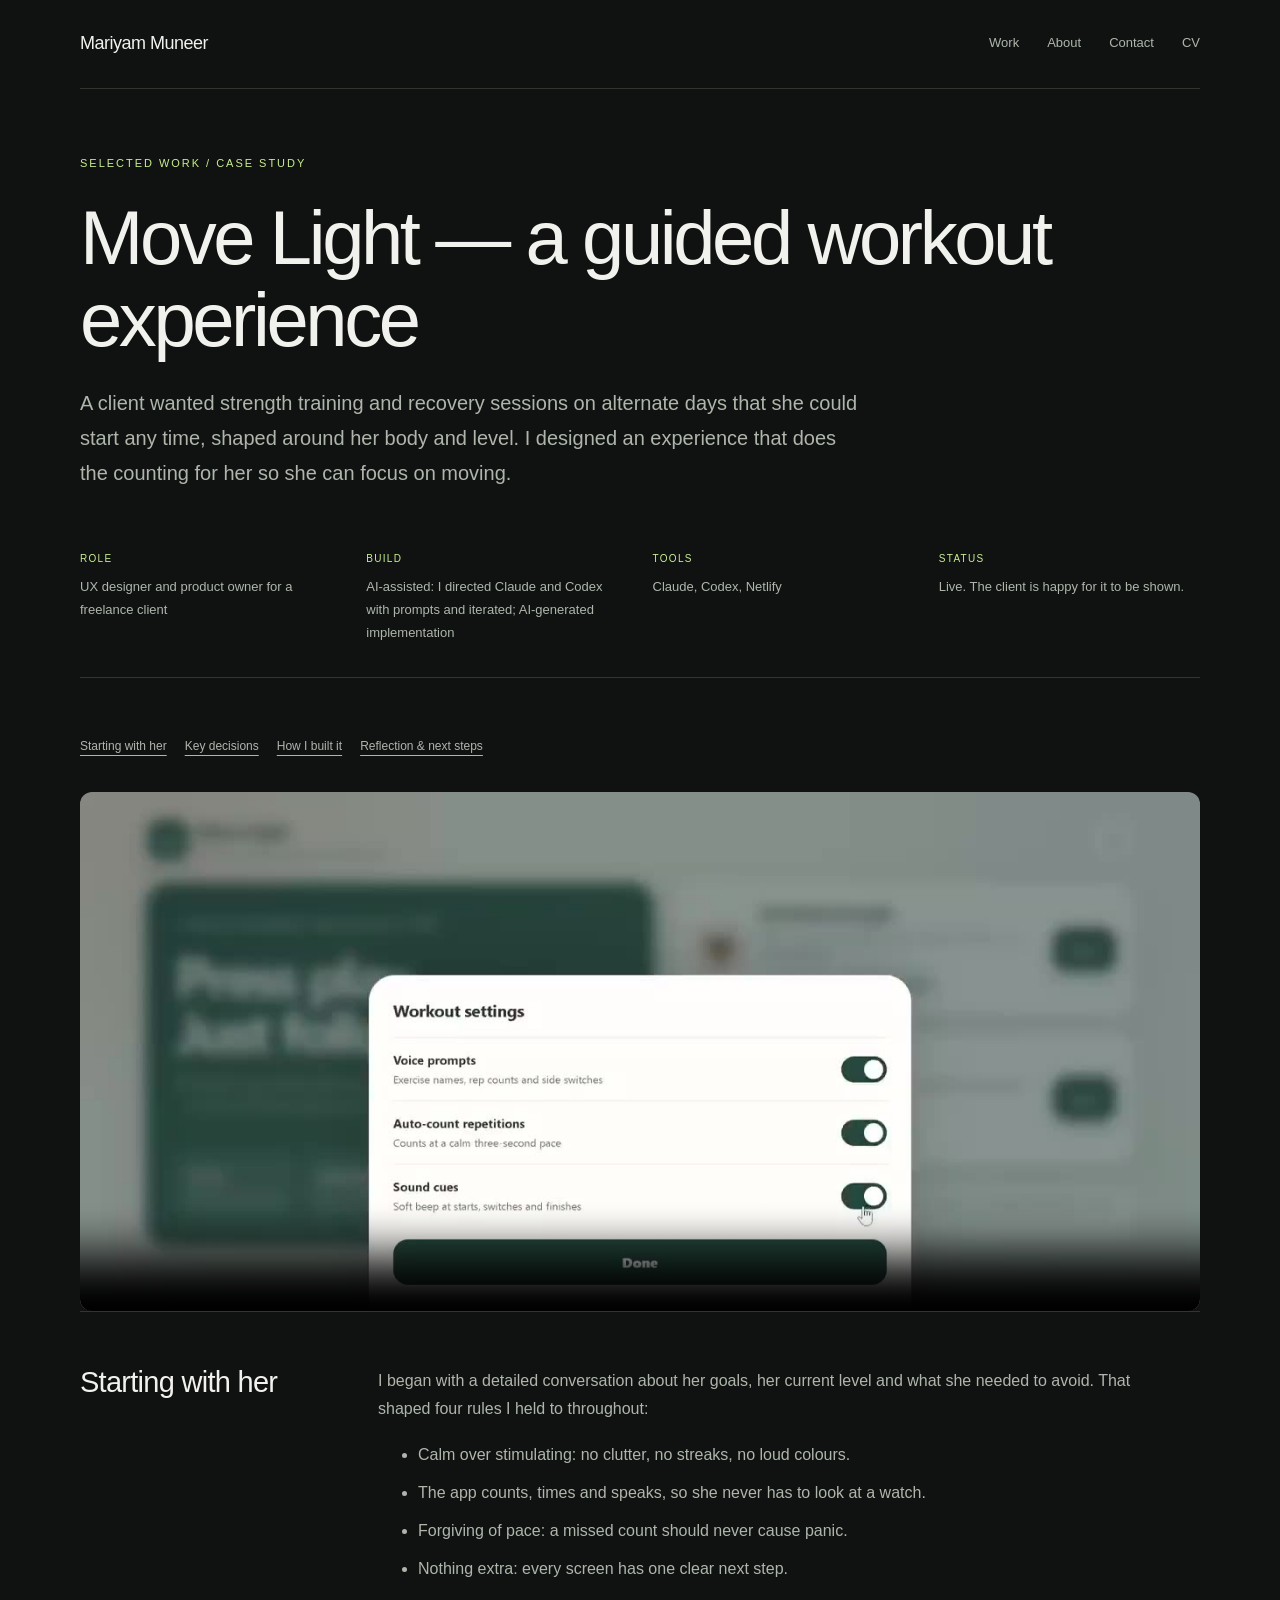
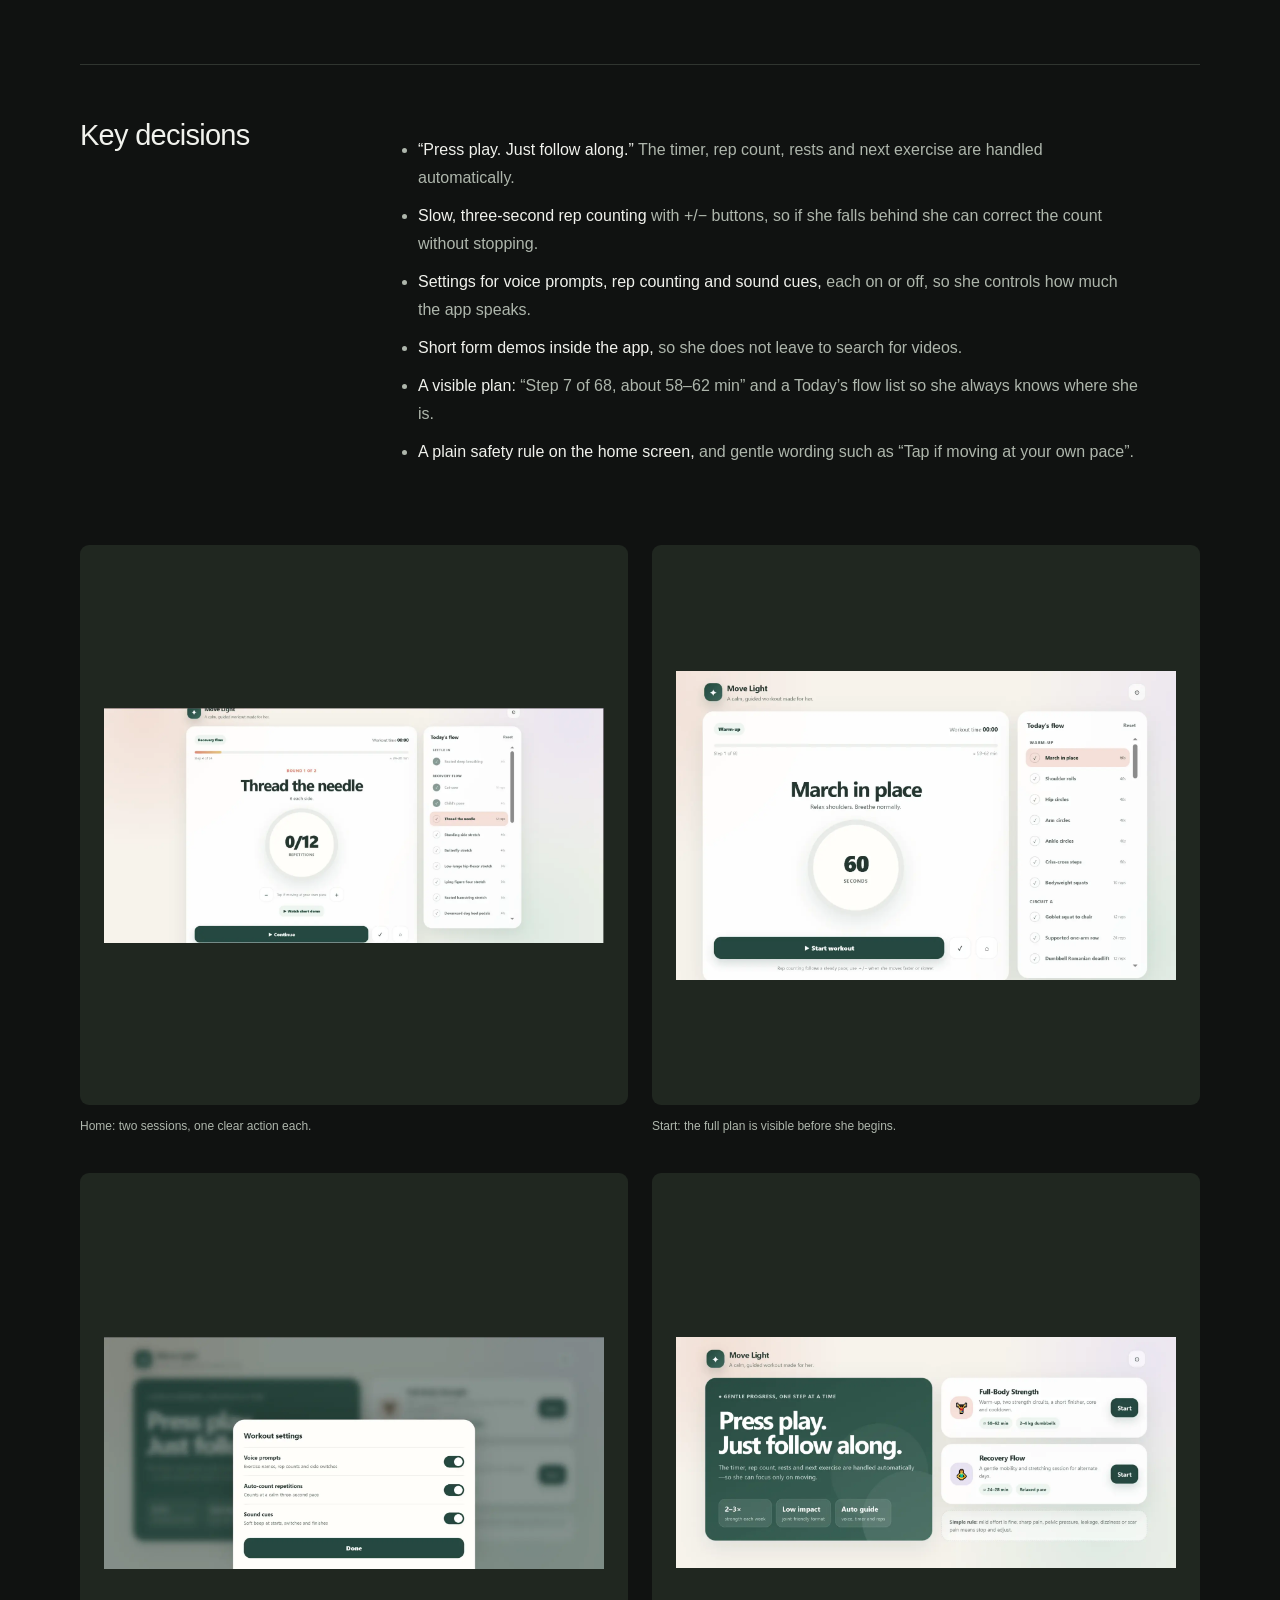
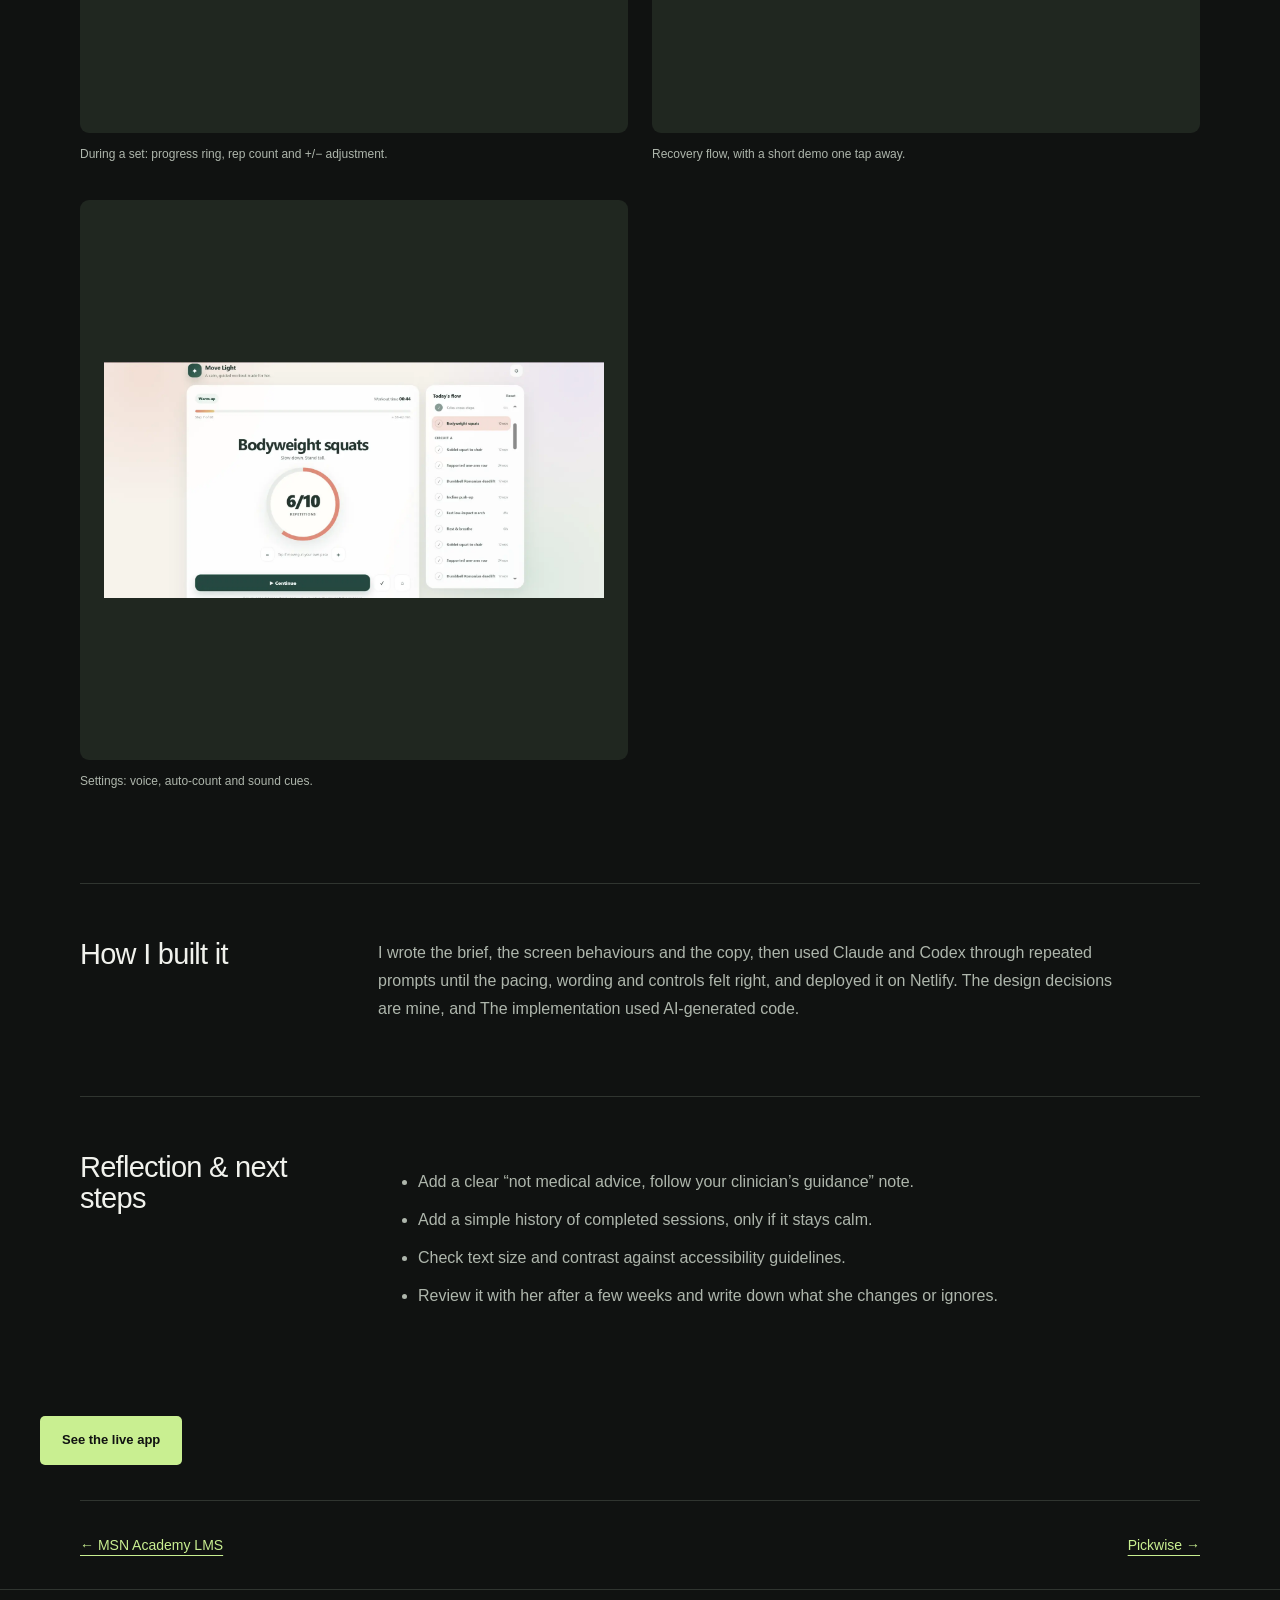
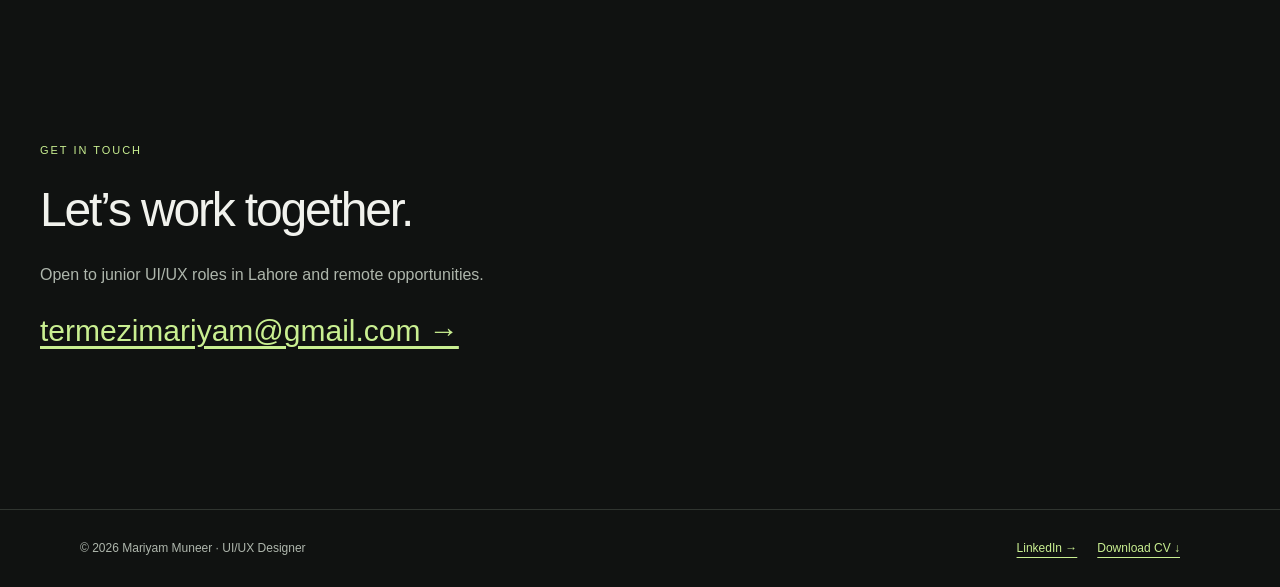
==== move-light.html @ 219070db "Add finished portfolio website and downloadable deployment archive" ====
<!doctype html><html lang="en"><head><meta charset="utf-8"><meta name="viewport" content="width=device-width,initial-scale=1">
<title>Move Light | Mariyam Muneer</title><meta name="description" content="A client wanted strength training and recovery sessions on alternate days that she could start any time, shaped around her body and level. I designed "><link rel="stylesheet" href="style.css"></head><body class="case"><a class="skip" href="#main">Skip to content</a>
<div class="wrap"><header class="top"><a href="index.html">Mariyam Muneer</a><nav aria-label="Main"><a href="index.html#work">Work</a><a href="index.html#about">About</a><a href="index.html#contact">Contact</a><a href="assets/Mariyam_Muneer_UIUX_CV.pdf">CV</a></nav></header></div>
<main id="main"><div class="wrap"><p class="eyebrow">Selected work / Case study</p><h1>Move Light — a guided workout experience</h1><p class="lede">A client wanted strength training and recovery sessions on alternate days that she could start any time, shaped around her body and level. I designed an experience that does the counting for her so she can focus on moving.</p><dl class="facts"><div><dt>Role</dt><dd>UX designer and product owner for a freelance client</dd></div><div><dt>Build</dt><dd>AI-assisted: I directed Claude and Codex with prompts and iterated; AI-generated implementation</dd></div><div><dt>Tools</dt><dd>Claude, Codex, Netlify</dd></div><div><dt>Status</dt><dd>Live. The client is happy for it to be shown.</dd></div></dl><nav class="case-nav" aria-label="Case study sections"><a href="#section-1">Starting with her</a><a href="#section-2">Key decisions</a><a href="#section-3">How I built it</a><a href="#section-4">Reflection & next steps</a></nav><div class="hero-media" style="background:#000"><video controls preload="metadata" playsinline poster="assets/vid/movelight.jpg" src="assets/vid/movelight.mp4"></video></div><div class="cs" id="section-1"><h2>Starting with her</h2><div class="body"><p>I began with a detailed conversation about her goals, her current level and what she needed to avoid. That shaped four rules I held to throughout:</p><ul><li>Calm over stimulating: no clutter, no streaks, no loud colours.</li><li>The app counts, times and speaks, so she never has to look at a watch.</li><li>Forgiving of pace: a missed count should never cause panic.</li><li>Nothing extra: every screen has one clear next step.</li></ul></div></div><div class="cs" id="section-2"><h2>Key decisions</h2><div class="body"><ul><li><b>&ldquo;Press play. Just follow along.&rdquo;</b> The timer, rep count, rests and next exercise are handled automatically.</li><li><b>Slow, three-second rep counting</b> with +/&minus; buttons, so if she falls behind she can correct the count without stopping.</li><li><b>Settings for voice prompts, rep counting and sound cues,</b> each on or off, so she controls how much the app speaks.</li><li><b>Short form demos inside the app,</b> so she does not leave to search for videos.</li><li><b>A visible plan:</b> &ldquo;Step 7 of 68, about 58&ndash;62 min&rdquo; and a Today&rsquo;s flow list so she always knows where she is.</li><li><b>A plain safety rule on the home screen,</b> and gentle wording such as &ldquo;Tap if moving at your own pace&rdquo;.</li></ul></div><div class="figs g2"><figure><img src="assets/move/s5.webp" alt="Home screen with two sessions and a safety rule" loading="lazy"><figcaption>Home: two sessions, one clear action each.</figcaption></figure><figure><img src="assets/move/s3.webp" alt="Start screen with Today&#x27;s flow list" loading="lazy"><figcaption>Start: the full plan is visible before she begins.</figcaption></figure><figure><img src="assets/move/s2.webp" alt="Mid-workout screen with progress ring and rep adjustment" loading="lazy"><figcaption>During a set: progress ring, rep count and +/&minus; adjustment.</figcaption></figure><figure><img src="assets/move/s1.webp" alt="Recovery flow step with demo link" loading="lazy"><figcaption>Recovery flow, with a short demo one tap away.</figcaption></figure><figure><img src="assets/move/s4.webp" alt="Workout settings with three toggles" loading="lazy"><figcaption>Settings: voice, auto-count and sound cues.</figcaption></figure></div></div><div class="cs" id="section-3"><h2>How I built it</h2><div class="body"><p>I wrote the brief, the screen behaviours and the copy, then used Claude and Codex through repeated prompts until the pacing, wording and controls felt right, and deployed it on Netlify. The design decisions are mine, and The implementation used AI-generated code.</p></div></div><div class="cs" id="section-4"><h2>Reflection & next steps</h2><div class="body"><ul><li>Add a clear &ldquo;not medical advice, follow your clinician&rsquo;s guidance&rdquo; note.</li><li>Add a simple history of completed sessions, only if it stays calm.</li><li>Check text size and contrast against accessibility guidelines.</li><li>Review it with her after a few weeks and write down what she changes or ignores.</li></ul></div></div></div><div class="wrap cta"><a class="btn" href="https://shameensworkout.netlify.app/" rel="noopener">See the live app</a></div><div class="wrap"><div class="pager"><a href="msn-academy.html">&larr; MSN Academy LMS</a><a href="pickwise.html">Pickwise &rarr;</a></div></div></main>
<section id="contact"><div class="wrap contact-block"><p class="eyebrow">Get in touch</p><h2>Let’s work together.</h2><p>Open to junior UI/UX roles in Lahore and remote opportunities.</p><a href="mailto:termezimariyam@gmail.com">termezimariyam@gmail.com &#8594;</a></div></section><footer><div class="wrap footer-line"><span>© 2026 Mariyam Muneer · UI/UX Designer</span><div><a href="https://www.linkedin.com/in/mariyam-muneer-9874321bb" rel="noopener">LinkedIn &#8594;</a><a href="assets/Mariyam_Muneer_UIUX_CV.pdf" download>Download CV &#8595;</a></div></div></footer></body></html>
---- style.css ----
:root{--paper:#101211;--ink:#f1f2ed;--blue:#c9ef91;--line:#303530;--soft:#1c211d;--mute:#aeb6ac}
*{box-sizing:border-box}html{scroll-behavior:smooth;scroll-padding-top:90px}body{margin:0;background:var(--paper);color:var(--ink);font:16px/1.75 Arial,Helvetica,sans-serif;-webkit-font-smoothing:antialiased}a{color:var(--blue);text-underline-offset:5px}a:hover{color:#fff}a:focus-visible,button:focus-visible{outline:2px solid var(--blue);outline-offset:6px}h1,h2,h3{font-weight:500;line-height:1.08;letter-spacing:-.045em;margin:0}p{color:var(--mute)}.wrap{max-width:1200px;margin:auto;padding:0 40px}header.top{display:flex;align-items:center;justify-content:space-between;gap:28px;padding:28px 0;border-bottom:1px solid var(--line)}header.top>a{text-decoration:none;color:var(--ink);font-size:18px;letter-spacing:-.5px}header.top nav{display:flex;gap:28px;font-size:13px}header.top nav a{color:var(--mute);text-decoration:none}.eyebrow{font-size:11px;text-transform:uppercase;letter-spacing:.18em;color:var(--blue);margin:0 0 24px}.hero{padding:100px 0 85px;position:relative}.hero h1{font-size:clamp(48px,7.6vw,100px);max-width:950px}.hero h1 span{color:var(--blue)}.hero .lede{max-width:530px;font-size:19px;margin:30px 0}.hero-bottom{display:flex;justify-content:space-between;align-items:end;gap:24px}.location{font-size:12px;color:var(--mute);text-align:right}.btn{display:inline-block;background:var(--blue);color:#101211;padding:13px 22px;border-radius:5px;text-decoration:none;font-size:13px;font-weight:600;margin:0 10px 10px 0}.btn:hover{background:#e0ffb3;color:#101211}.btn.alt{background:transparent;border:1px solid var(--line);color:var(--ink)}section{padding:76px 0;border-top:1px solid var(--line)}.section-head{display:flex;justify-content:space-between;align-items:end;margin-bottom:40px;gap:28px}.section-head h2,section>.wrap>h2{font-size:48px}.section-head p{max-width:340px;font-size:14px;margin:0}.project-grid{display:grid;grid-template-columns:1fr 1fr;gap:40px 26px}.project-card{min-width:0}.project-card>a{display:block;text-decoration:none;color:var(--ink)}.project-art{height:370px;overflow:hidden;background:#242a25;border-radius:12px;display:flex;align-items:center;justify-content:center;padding:35px;transition:background .25s}.project-art img{max-width:100%;height:100%;object-fit:contain;filter:drop-shadow(0 14px 20px #0004);transition:transform .3s}.project-card a:hover img{transform:translateY(-7px)}.project-art.pick{background:#b9c8b0;gap:22px}.project-art.msn{background:#b8b3ce}.project-art.move{background:#c2bfaa;gap:22px}.project-art.vel{background:#b4bec8}.project-card h3{font-size:28px;margin:20px 0 8px;display:flex;justify-content:space-between}.project-card p{margin:0;font-size:14px;max-width:440px}.project-card .meta{font-size:10px;color:var(--blue);letter-spacing:.13em;text-transform:uppercase;margin-top:18px}.secondary-work{margin-top:38px;border:1px solid var(--line);border-radius:8px;padding:26px;display:flex;align-items:center;justify-content:space-between;gap:25px}.secondary-work h3{font-size:24px}.secondary-work p{margin:8px 0 0;font-size:14px}.about{display:grid;grid-template-columns:1fr 1fr;gap:70px;margin-top:30px}.about p{margin-top:0}.about h3{font-size:23px;margin:24px 0 14px}.skills{display:flex;flex-wrap:wrap;gap:8px}.skills span{border:1px solid var(--line);padding:7px 12px;border-radius:4px;font-size:12px;color:var(--mute)}.contact-block{padding:75px 0}.contact-block h2{font-size:clamp(36px,5vw,64px);margin-bottom:25px}.contact-block>a{font-size:clamp(16px,2.8vw,30px)}footer{border-top:1px solid var(--line);padding:28px 0;color:var(--mute);font-size:12px}.footer-line{display:flex;justify-content:space-between;gap:24px}footer a{margin-right:20px}.case main>.wrap:first-child{padding-top:65px}.case h1{font-size:clamp(40px,6vw,76px);max-width:970px}.case .lede{font-size:20px;max-width:780px;margin:25px 0 35px}dl.facts{display:grid;grid-template-columns:repeat(4,1fr);gap:25px;padding:24px 0 32px;margin:0 0 40px;border-bottom:1px solid var(--line)}dl.facts dt{font-size:10px;letter-spacing:.13em;text-transform:uppercase;color:var(--blue)}dl.facts dd{margin:9px 0 0;font-size:13px;color:var(--mute)}.case-nav{display:flex;flex-wrap:wrap;gap:18px;padding:18px 0 35px;font-size:12px}.case-nav a{color:var(--mute)}.cs{display:grid;grid-template-columns:260px 1fr;gap:38px;padding:55px 0;border-top:1px solid var(--line)}.cs h2{font-size:29px;letter-spacing:-.025em}.cs .body{max-width:760px}.cs .body p{margin:0 0 18px}.cs .body li{color:var(--mute);padding-bottom:10px}.cs .body b{color:var(--ink);font-weight:500}.figs{grid-column:1/-1;display:grid;gap:24px;margin:15px 0 25px}.figs.g1{grid-template-columns:1fr}.figs.g2{grid-template-columns:1fr 1fr}.figs.g3{grid-template-columns:repeat(3,1fr)}.figs.row{grid-template-columns:repeat(3,1fr);align-items:start}figure{margin:0;min-width:0}figure img{display:block;width:100%;height:auto;border-radius:9px;background:#fff}figure video{max-width:100%;border-radius:9px}figcaption{color:var(--mute);font-size:12px;line-height:1.6;margin:12px 0}.case>.wrap{padding-top:0}.case .figs.g2>figure img{height:560px;object-fit:contain;background:#202720;padding:24px}.hero-media{border-radius:12px;background:#1c211d;overflow:hidden}.hero-media video{display:block;width:100%;max-height:650px}.vids{grid-column:1/-1;display:grid;grid-template-columns:1fr 1fr;gap:24px}.vids video{width:100%;height:560px;background:#1c211d}.pager{display:flex;justify-content:space-between;gap:20px;padding:32px 0;border-top:1px solid var(--line);font-size:14px}.cta{padding:25px 0}.skip{position:absolute;top:-100px;left:20px;padding:12px;background:var(--blue);color:#101211;z-index:10}.skip:focus{top:10px}.sub{color:var(--mute)}
@media(max-width:800px){.wrap{padding:0 22px}.hero{padding:65px 0}.hero-bottom,.section-head{align-items:start;flex-direction:column}.location{text-align:left}.project-grid,.about{grid-template-columns:1fr}.project-art{height:340px}.about{gap:25px}header.top{align-items:start}header.top nav{gap:14px;flex-wrap:wrap;justify-content:end}header.top>a{min-width:115px;font-size:15px}.section-head h2,section>.wrap>h2{font-size:38px}section{padding:55px 0}dl.facts{grid-template-columns:1fr 1fr}.cs{grid-template-columns:1fr;gap:20px;padding:38px 0}.figs.g3,.figs.row{grid-template-columns:1fr 1fr}.figs.g2{grid-template-columns:1fr 1fr}.case .figs.g2>figure img{height:380px;padding:12px}.vids{grid-template-columns:1fr}.footer-line{flex-direction:column}.secondary-work{align-items:start;flex-direction:column}}
@media(max-width:480px){.hero h1{font-size:48px}.project-art{height:300px;padding:24px}.figs.g2,.figs.g3{grid-template-columns:1fr}.figs.row{gap:14px}.case .figs.g2>figure img{height:480px}.hero .lede{font-size:17px}.case .lede{font-size:18px}.pager{font-size:12px}}@media(prefers-reduced-motion:reduce){html{scroll-behavior:auto}*{transition:none!important}}

.project-art.pick img,.project-art.move img{max-width:46%;object-fit:contain;min-width:0} .project-card h3 span{font-family:system-ui,sans-serif;font-size:22px}

.section-number{display:block;font-size:11px;letter-spacing:.12em;color:var(--blue);margin-bottom:16px}.case-summary{display:grid;grid-template-columns:1fr 1fr;gap:30px;background:var(--soft);padding:26px;border-radius:8px}.case-summary p{margin:0;font-size:14px}.case-summary b{display:block;color:var(--ink);margin-bottom:8px}.insight-grid{display:grid;grid-template-columns:1fr 1fr;gap:16px;margin-bottom:24px}.insight{padding:22px;border:1px solid var(--line);border-radius:8px}.insight strong{display:block;font-size:32px;font-weight:500;color:var(--blue);margin-bottom:12px}.insight h3{font-size:19px;letter-spacing:-.015em;line-height:1.3;margin-bottom:12px}.insight p{font-size:14px}blockquote{border-left:2px solid var(--blue);margin:25px 0;padding:8px 22px;font-size:22px;line-height:1.5}cite{display:block;font-size:11px;font-style:normal;color:var(--mute);margin-top:10px}.flow-steps{grid-column:1/-1;display:flex;flex-wrap:wrap;gap:12px}.flow-steps span{border:1px solid var(--line);padding:13px 20px;border-radius:6px;font-size:13px}.appendix{border:1px solid var(--line);border-radius:8px;padding:24px;margin:30px 0}.appendix summary{cursor:pointer;color:var(--blue)}.table-scroll{overflow:auto;margin:24px 0}table{border-collapse:collapse;width:100%;min-width:550px;font-size:13px}th,td{padding:15px;text-align:left;border-bottom:1px solid var(--line);vertical-align:top}th{color:var(--ink)}td{color:var(--mute)}@media(max-width:600px){.case-summary,.insight-grid{grid-template-columns:1fr}.case-summary{padding:20px}}

.hero{display:grid;grid-template-columns:1.35fr 1fr;gap:65px;align-items:center;padding:70px 0 80px}.hero h1{font-size:clamp(48px,5.7vw,78px)}.hero-bottom{display:block}.location{margin-top:22px;text-align:left}.portrait img{width:100%;height:520px;object-fit:cover;object-position:center 30%;border-radius:10px}.portrait figcaption{text-transform:uppercase;letter-spacing:.12em;font-size:10px;padding-top:7px}.hero .lede{font-size:18px}.portrait{position:relative}@media(max-width:900px){.hero{gap:30px}.hero h1{font-size:52px}.portrait img{height:460px}}@media(max-width:700px){.hero{grid-template-columns:1fr;padding:48px 0;gap:30px}.hero h1{font-size:clamp(44px,9vw,64px)}.portrait img{height:460px;object-position:center 24%}.hero .lede{font-size:17px}}
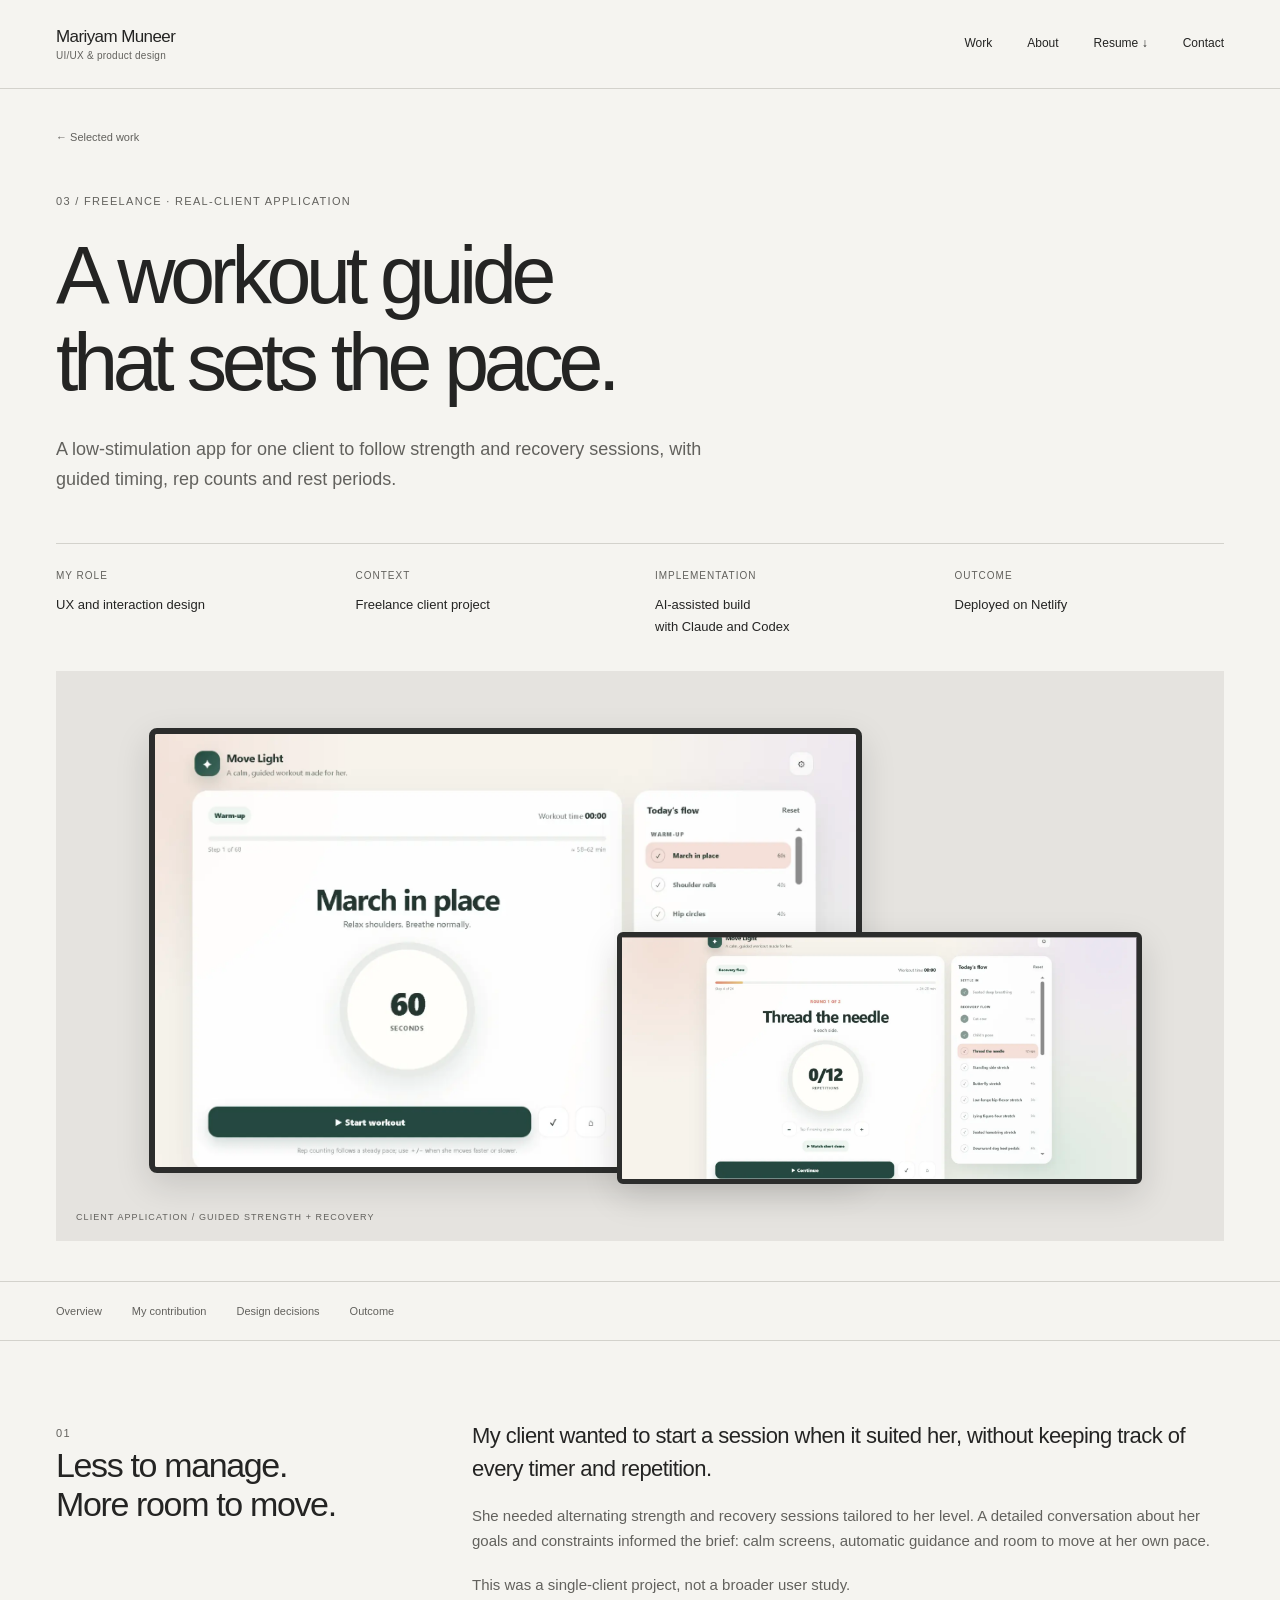
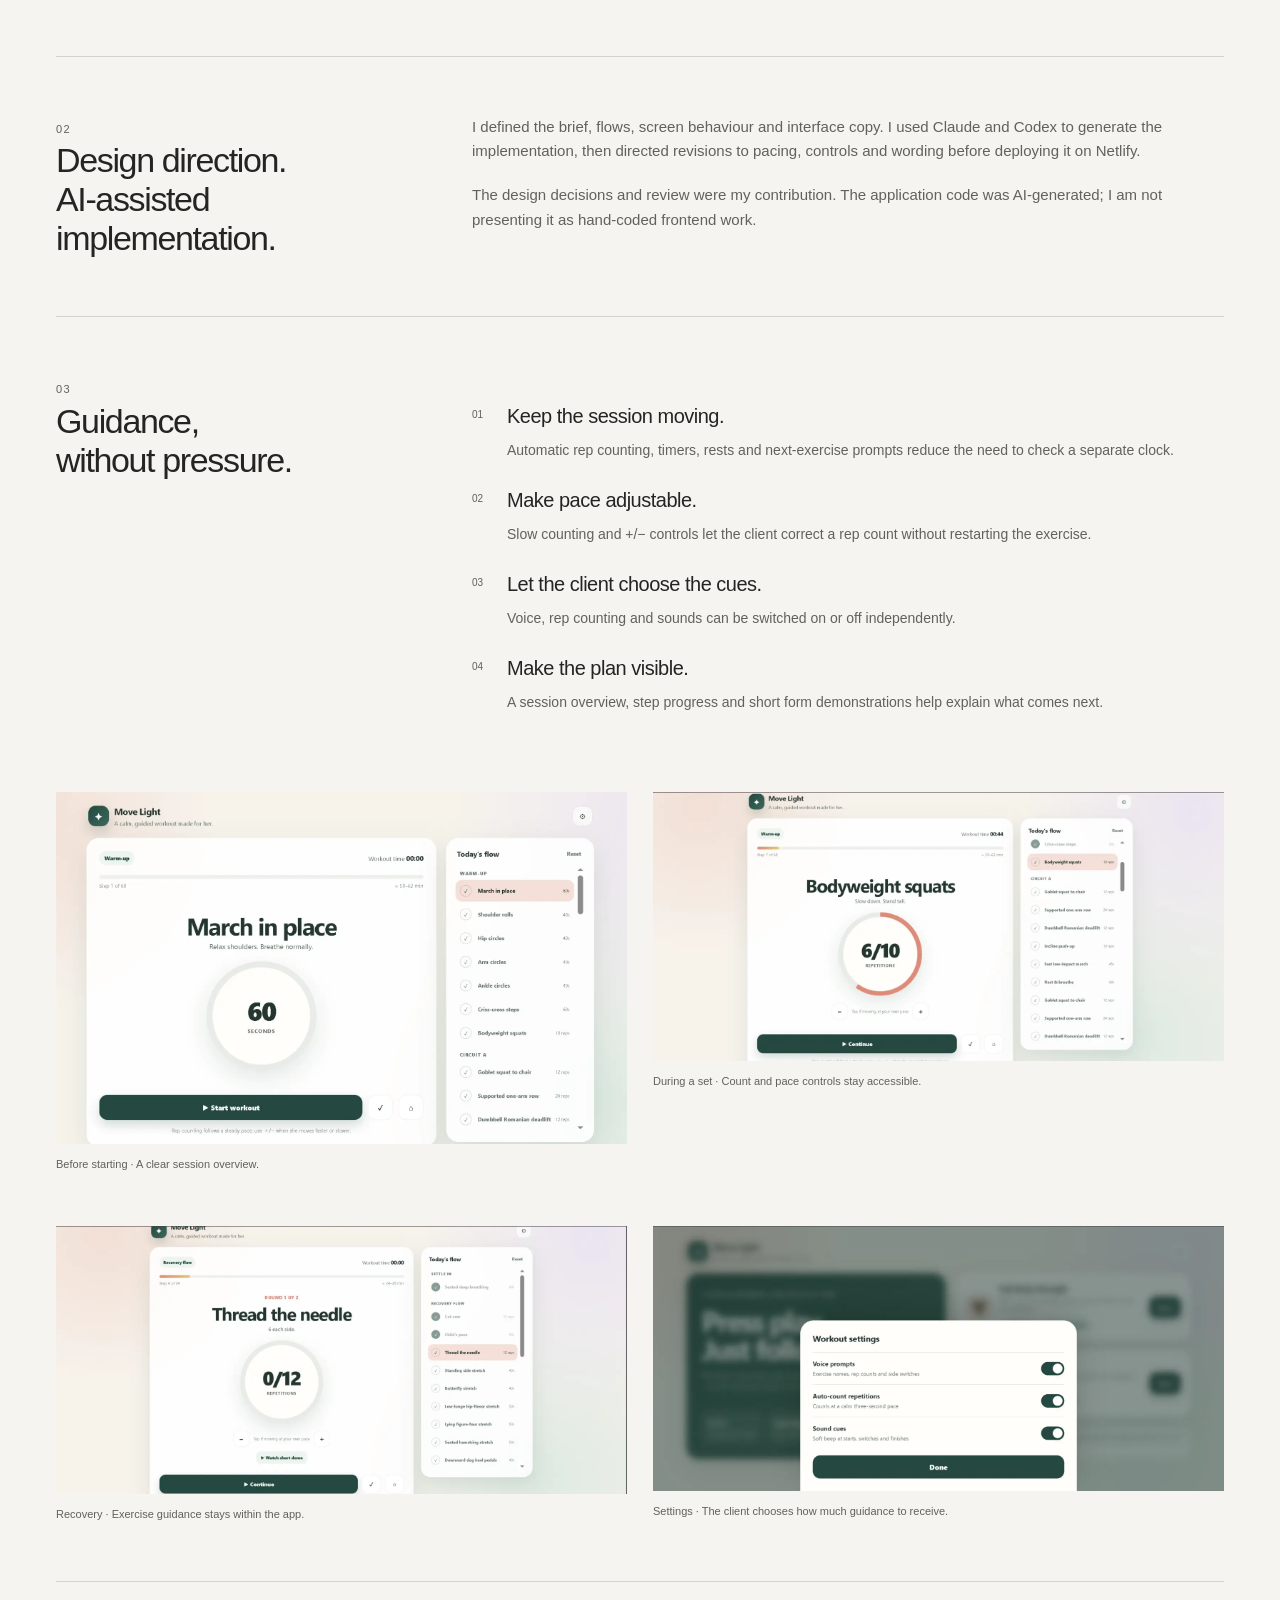
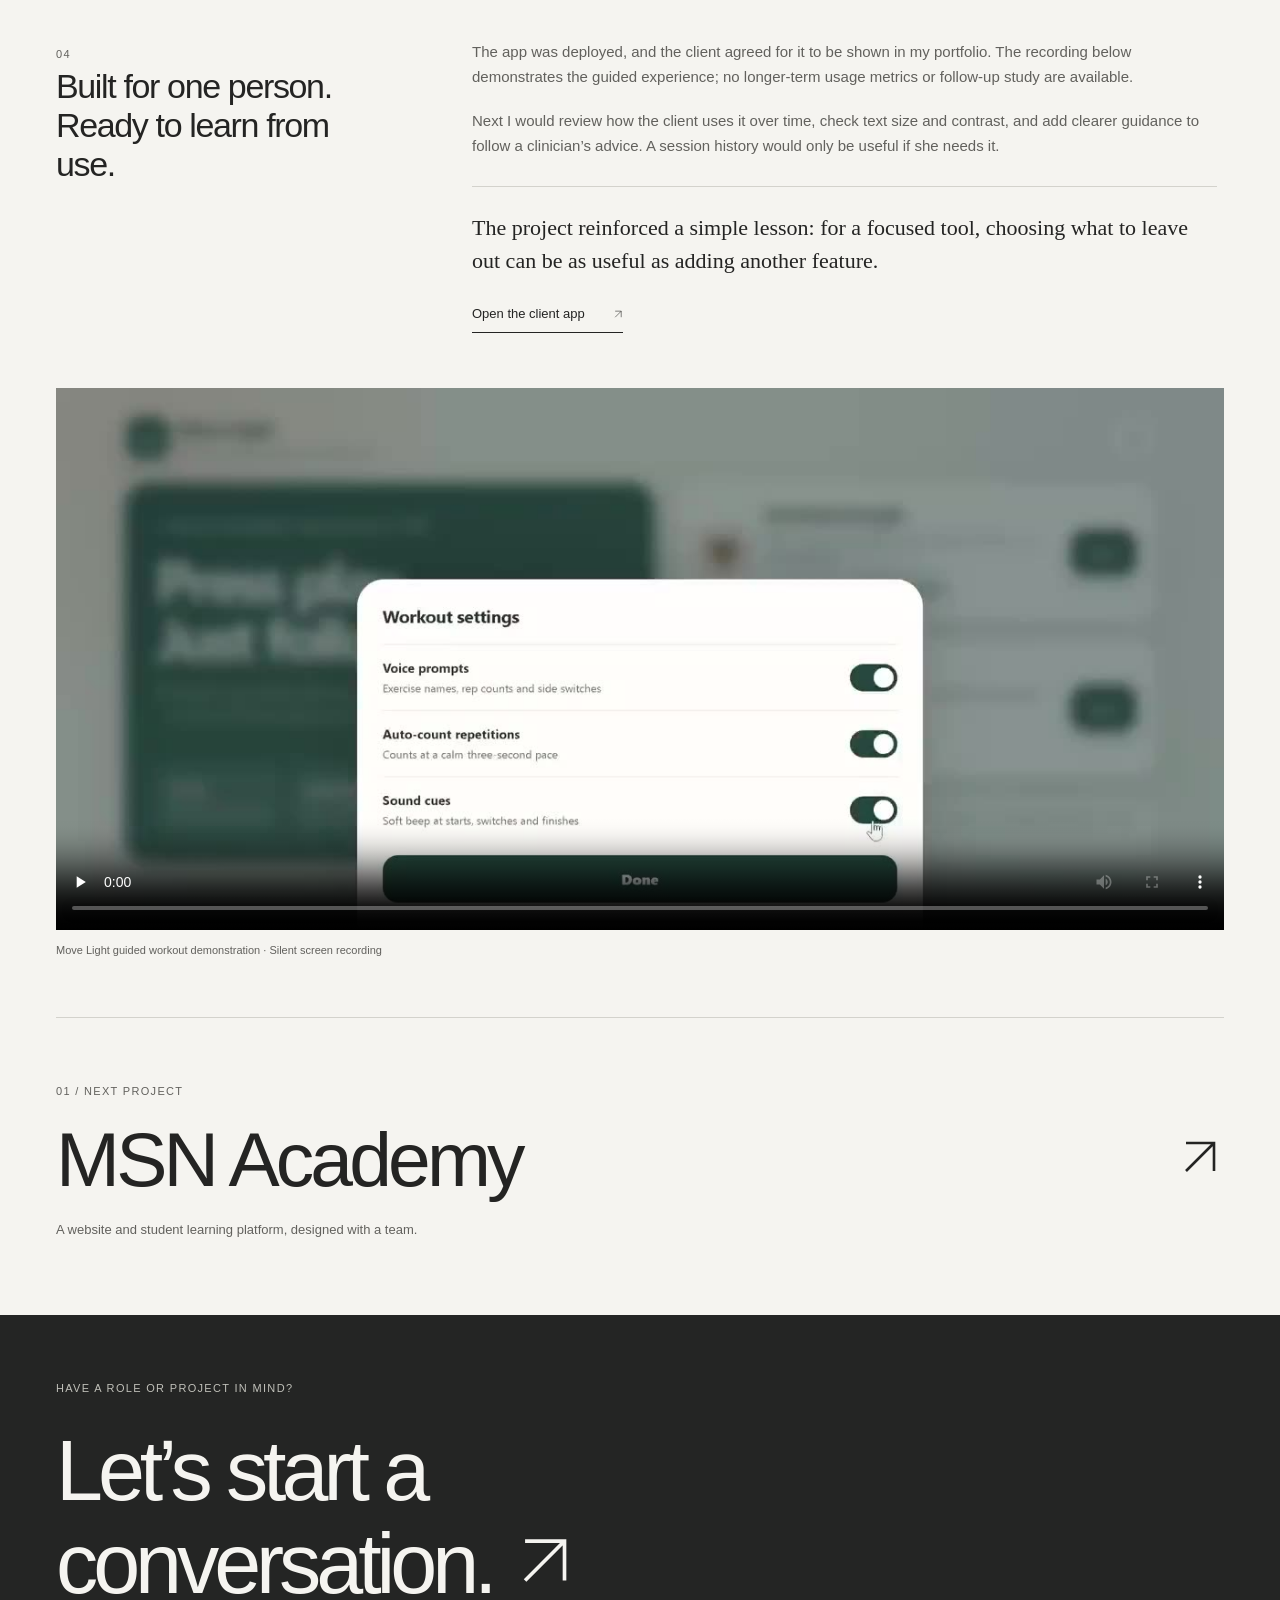
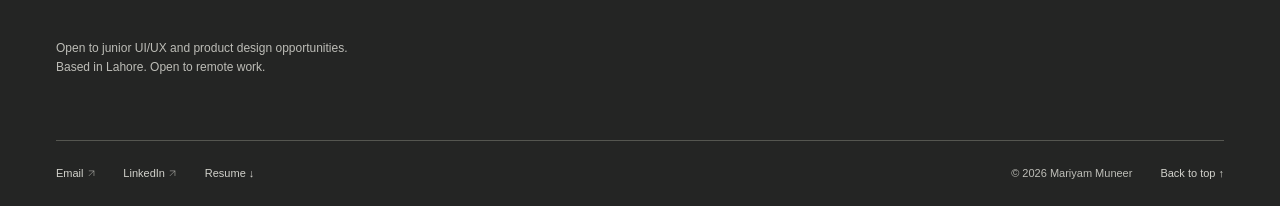
==== commit f7b6bad1: "Redesign portfolio with editorial layouts and focused case studies" ====
--- a/move-light.html
+++ b/move-light.html
@@ -1,5 +1,451 @@
-<!doctype html><html lang="en"><head><meta charset="utf-8"><meta name="viewport" content="width=device-width,initial-scale=1">
-<title>Move Light | Mariyam Muneer</title><meta name="description" content="A client wanted strength training and recovery sessions on alternate days that she could start any time, shaped around her body and level. I designed "><link rel="stylesheet" href="style.css"></head><body class="case"><a class="skip" href="#main">Skip to content</a>
-<div class="wrap"><header class="top"><a href="index.html">Mariyam Muneer</a><nav aria-label="Main"><a href="index.html#work">Work</a><a href="index.html#about">About</a><a href="index.html#contact">Contact</a><a href="assets/Mariyam_Muneer_UIUX_CV.pdf">CV</a></nav></header></div>
-<main id="main"><div class="wrap"><p class="eyebrow">Selected work / Case study</p><h1>Move Light — a guided workout experience</h1><p class="lede">A client wanted strength training and recovery sessions on alternate days that she could start any time, shaped around her body and level. I designed an experience that does the counting for her so she can focus on moving.</p><dl class="facts"><div><dt>Role</dt><dd>UX designer and product owner for a freelance client</dd></div><div><dt>Build</dt><dd>AI-assisted: I directed Claude and Codex with prompts and iterated; AI-generated implementation</dd></div><div><dt>Tools</dt><dd>Claude, Codex, Netlify</dd></div><div><dt>Status</dt><dd>Live. The client is happy for it to be shown.</dd></div></dl><nav class="case-nav" aria-label="Case study sections"><a href="#section-1">Starting with her</a><a href="#section-2">Key decisions</a><a href="#section-3">How I built it</a><a href="#section-4">Reflection & next steps</a></nav><div class="hero-media" style="background:#000"><video controls preload="metadata" playsinline poster="assets/vid/movelight.jpg" src="assets/vid/movelight.mp4"></video></div><div class="cs" id="section-1"><h2>Starting with her</h2><div class="body"><p>I began with a detailed conversation about her goals, her current level and what she needed to avoid. That shaped four rules I held to throughout:</p><ul><li>Calm over stimulating: no clutter, no streaks, no loud colours.</li><li>The app counts, times and speaks, so she never has to look at a watch.</li><li>Forgiving of pace: a missed count should never cause panic.</li><li>Nothing extra: every screen has one clear next step.</li></ul></div></div><div class="cs" id="section-2"><h2>Key decisions</h2><div class="body"><ul><li><b>&ldquo;Press play. Just follow along.&rdquo;</b> The timer, rep count, rests and next exercise are handled automatically.</li><li><b>Slow, three-second rep counting</b> with +/&minus; buttons, so if she falls behind she can correct the count without stopping.</li><li><b>Settings for voice prompts, rep counting and sound cues,</b> each on or off, so she controls how much the app speaks.</li><li><b>Short form demos inside the app,</b> so she does not leave to search for videos.</li><li><b>A visible plan:</b> &ldquo;Step 7 of 68, about 58&ndash;62 min&rdquo; and a Today&rsquo;s flow list so she always knows where she is.</li><li><b>A plain safety rule on the home screen,</b> and gentle wording such as &ldquo;Tap if moving at your own pace&rdquo;.</li></ul></div><div class="figs g2"><figure><img src="assets/move/s5.webp" alt="Home screen with two sessions and a safety rule" loading="lazy"><figcaption>Home: two sessions, one clear action each.</figcaption></figure><figure><img src="assets/move/s3.webp" alt="Start screen with Today&#x27;s flow list" loading="lazy"><figcaption>Start: the full plan is visible before she begins.</figcaption></figure><figure><img src="assets/move/s2.webp" alt="Mid-workout screen with progress ring and rep adjustment" loading="lazy"><figcaption>During a set: progress ring, rep count and +/&minus; adjustment.</figcaption></figure><figure><img src="assets/move/s1.webp" alt="Recovery flow step with demo link" loading="lazy"><figcaption>Recovery flow, with a short demo one tap away.</figcaption></figure><figure><img src="assets/move/s4.webp" alt="Workout settings with three toggles" loading="lazy"><figcaption>Settings: voice, auto-count and sound cues.</figcaption></figure></div></div><div class="cs" id="section-3"><h2>How I built it</h2><div class="body"><p>I wrote the brief, the screen behaviours and the copy, then used Claude and Codex through repeated prompts until the pacing, wording and controls felt right, and deployed it on Netlify. The design decisions are mine, and The implementation used AI-generated code.</p></div></div><div class="cs" id="section-4"><h2>Reflection & next steps</h2><div class="body"><ul><li>Add a clear &ldquo;not medical advice, follow your clinician&rsquo;s guidance&rdquo; note.</li><li>Add a simple history of completed sessions, only if it stays calm.</li><li>Check text size and contrast against accessibility guidelines.</li><li>Review it with her after a few weeks and write down what she changes or ignores.</li></ul></div></div></div><div class="wrap cta"><a class="btn" href="https://shameensworkout.netlify.app/" rel="noopener">See the live app</a></div><div class="wrap"><div class="pager"><a href="msn-academy.html">&larr; MSN Academy LMS</a><a href="pickwise.html">Pickwise &rarr;</a></div></div></main>
-<section id="contact"><div class="wrap contact-block"><p class="eyebrow">Get in touch</p><h2>Let’s work together.</h2><p>Open to junior UI/UX roles in Lahore and remote opportunities.</p><a href="mailto:termezimariyam@gmail.com">termezimariyam@gmail.com &#8594;</a></div></section><footer><div class="wrap footer-line"><span>© 2026 Mariyam Muneer · UI/UX Designer</span><div><a href="https://www.linkedin.com/in/mariyam-muneer-9874321bb" rel="noopener">LinkedIn &#8594;</a><a href="assets/Mariyam_Muneer_UIUX_CV.pdf" download>Download CV &#8595;</a></div></div></footer></body></html>+<!doctype html>
+<html lang="en" id="top">
+  <head>
+    <meta charset="utf-8" />
+    <meta name="viewport" content="width=device-width,initial-scale=1" />
+    <title>Move Light — Client App Case Study | Mariyam Muneer</title>
+    <meta
+      name="description"
+      content="A guided workout application designed for one client, with clear interaction decisions and an AI-assisted implementation."
+    />
+    <meta name="theme-color" content="#f5f4f0" />
+    <meta
+      property="og:title"
+      content="Move Light — Client App Case Study | Mariyam Muneer"
+    />
+    <meta
+      property="og:description"
+      content="A guided workout application designed for one client, with clear interaction decisions and an AI-assisted implementation."
+    />
+    <meta property="og:type" content="website" />
+    <link rel="icon" href="assets/favicon.svg" type="image/svg+xml" />
+    <link rel="stylesheet" href="style.css" />
+  </head>
+  <body class="case-page">
+    <a class="skip-link" href="#main">Skip to content</a>
+    <header class="site-header">
+      <div class="shell header-inner">
+        <a class="wordmark" href="index.html" aria-label="Mariyam Muneer — home"
+          >Mariyam Muneer<span>UI/UX & product design</span></a
+        >
+        <nav aria-label="Main navigation">
+          <a href="index.html#work">Work</a><a href="index.html#about">About</a
+          ><a href="assets/Mariyam_Muneer_UIUX_CV.pdf" download
+            >Resume <span aria-hidden="true">↓</span></a
+          ><a href="index.html#contact">Contact</a>
+        </nav>
+      </div>
+    </header>
+    <main id="main">
+      <div class="shell">
+        <div class="case-intro">
+          <a class="back-link" href="index.html#work">← Selected work</a>
+          <p class="eyebrow">03 / Freelance · Real-client application</p>
+          <h1>A workout guide<br />that sets the pace.</h1>
+          <p class="case-deck">
+            A low-stimulation app for one client to follow strength and recovery
+            sessions, with guided timing, rep counts and rest periods.
+          </p>
+          <dl class="facts">
+            <div>
+              <dt>My role</dt>
+              <dd>UX and interaction design</dd>
+            </div>
+            <div>
+              <dt>Context</dt>
+              <dd>Freelance client project</dd>
+            </div>
+            <div>
+              <dt>Implementation</dt>
+              <dd>AI-assisted build<br />with Claude and Codex</dd>
+            </div>
+            <div>
+              <dt>Outcome</dt>
+              <dd>Deployed on Netlify</dd>
+            </div>
+          </dl>
+        </div>
+        <div class="case-cover movement">
+          <div class="preview-inner">
+            <img
+              src="assets/move/s3.webp"
+              alt="Move Light guided exercise screen"
+              class="primary-screen"
+              loading="eager"
+              decoding="async"
+            /><img
+              src="assets/move/s5.webp"
+              alt="Move Light recovery session"
+              class="secondary-screen"
+              loading="eager"
+              decoding="async"
+            />
+          </div>
+          <p>Client application / Guided strength + recovery</p>
+        </div>
+      </div>
+      <div class="story-nav">
+        <nav class="shell" aria-label="Case study sections">
+          <a href="#overview">Overview</a
+          ><a href="#contribution">My contribution</a
+          ><a href="#decisions">Design decisions</a
+          ><a href="#outcome">Outcome</a>
+        </nav>
+      </div>
+      <div class="shell story">
+        <section class="story-section" id="overview">
+          <div class="section-title">
+            <span class="eyebrow">01</span>
+            <h2>Less to manage.<br />More room to move.</h2>
+          </div>
+          <div class="story-copy">
+            <p class="lead">
+              My client wanted to start a session when it suited her, without
+              keeping track of every timer and repetition.
+            </p>
+            <p>
+              She needed alternating strength and recovery sessions tailored to
+              her level. A detailed conversation about her goals and constraints
+              informed the brief: calm screens, automatic guidance and room to
+              move at her own pace.
+            </p>
+            <p>This was a single-client project, not a broader user study.</p>
+          </div>
+        </section>
+        <section class="story-section" id="contribution">
+          <div class="section-title">
+            <span class="eyebrow">02</span>
+            <h2>Design direction.<br />AI-assisted implementation.</h2>
+          </div>
+          <div class="story-copy">
+            <p>
+              I defined the brief, flows, screen behaviour and interface copy. I
+              used Claude and Codex to generate the implementation, then
+              directed revisions to pacing, controls and wording before
+              deploying it on Netlify.
+            </p>
+            <p>
+              The design decisions and review were my contribution. The
+              application code was AI-generated; I am not presenting it as
+              hand-coded frontend work.
+            </p>
+          </div>
+        </section>
+        <section class="story-section" id="decisions">
+          <div class="section-title">
+            <span class="eyebrow">03</span>
+            <h2>Guidance,<br />without pressure.</h2>
+          </div>
+          <div class="story-copy">
+            <ol class="decision-list">
+              <li>
+                <h3>Keep the session moving.</h3>
+                <p>
+                  Automatic rep counting, timers, rests and next-exercise
+                  prompts reduce the need to check a separate clock.
+                </p>
+              </li>
+              <li>
+                <h3>Make pace adjustable.</h3>
+                <p>
+                  Slow counting and +/− controls let the client correct a rep
+                  count without restarting the exercise.
+                </p>
+              </li>
+              <li>
+                <h3>Let the client choose the cues.</h3>
+                <p>
+                  Voice, rep counting and sounds can be switched on or off
+                  independently.
+                </p>
+              </li>
+              <li>
+                <h3>Make the plan visible.</h3>
+                <p>
+                  A session overview, step progress and short form
+                  demonstrations help explain what comes next.
+                </p>
+              </li>
+            </ol>
+          </div>
+          <div class="image-grid">
+            <figure class="">
+              <a
+                class="zoom-image"
+                href="assets/move/s3.webp"
+                data-zoom
+                aria-label="Expand image: Session plan before starting a workout"
+                ><img
+                  src="assets/move/s3.webp"
+                  alt="Session plan before starting a workout"
+                  class=""
+                  loading="lazy"
+                  decoding="async" /><span class="image-hint" aria-hidden="true"
+                  >View full image
+                  <svg
+                    class="arrow-icon"
+                    viewBox="0 0 24 24"
+                    fill="none"
+                    aria-hidden="true"
+                    focusable="false"
+                  >
+                    <path
+                      d="M5 19 19 5M5 5h14v14"
+                      stroke="currentColor"
+                      stroke-width="1.3"
+                    /></svg></span
+              ></a>
+              <figcaption>
+                Before starting · A clear session overview.
+              </figcaption>
+            </figure>
+            <figure class="">
+              <a
+                class="zoom-image"
+                href="assets/move/s4.webp"
+                data-zoom
+                aria-label="Expand image: Active exercise with rep count and adjustment controls"
+                ><img
+                  src="assets/move/s4.webp"
+                  alt="Active exercise with rep count and adjustment controls"
+                  class=""
+                  loading="lazy"
+                  decoding="async" /><span class="image-hint" aria-hidden="true"
+                  >View full image
+                  <svg
+                    class="arrow-icon"
+                    viewBox="0 0 24 24"
+                    fill="none"
+                    aria-hidden="true"
+                    focusable="false"
+                  >
+                    <path
+                      d="M5 19 19 5M5 5h14v14"
+                      stroke="currentColor"
+                      stroke-width="1.3"
+                    /></svg></span
+              ></a>
+              <figcaption>
+                During a set · Count and pace controls stay accessible.
+              </figcaption>
+            </figure>
+          </div>
+          <div class="image-grid">
+            <figure class="">
+              <a
+                class="zoom-image"
+                href="assets/move/s5.webp"
+                data-zoom
+                aria-label="Expand image: Recovery session interface"
+                ><img
+                  src="assets/move/s5.webp"
+                  alt="Recovery session interface"
+                  class=""
+                  loading="lazy"
+                  decoding="async" /><span class="image-hint" aria-hidden="true"
+                  >View full image
+                  <svg
+                    class="arrow-icon"
+                    viewBox="0 0 24 24"
+                    fill="none"
+                    aria-hidden="true"
+                    focusable="false"
+                  >
+                    <path
+                      d="M5 19 19 5M5 5h14v14"
+                      stroke="currentColor"
+                      stroke-width="1.3"
+                    /></svg></span
+              ></a>
+              <figcaption>
+                Recovery · Exercise guidance stays within the app.
+              </figcaption>
+            </figure>
+            <figure class="">
+              <a
+                class="zoom-image"
+                href="assets/move/s2.webp"
+                data-zoom
+                aria-label="Expand image: Voice and counting settings"
+                ><img
+                  src="assets/move/s2.webp"
+                  alt="Voice and counting settings"
+                  class=""
+                  loading="lazy"
+                  decoding="async" /><span class="image-hint" aria-hidden="true"
+                  >View full image
+                  <svg
+                    class="arrow-icon"
+                    viewBox="0 0 24 24"
+                    fill="none"
+                    aria-hidden="true"
+                    focusable="false"
+                  >
+                    <path
+                      d="M5 19 19 5M5 5h14v14"
+                      stroke="currentColor"
+                      stroke-width="1.3"
+                    /></svg></span
+              ></a>
+              <figcaption>
+                Settings · The client chooses how much guidance to receive.
+              </figcaption>
+            </figure>
+          </div>
+        </section>
+        <section class="story-section" id="outcome">
+          <div class="section-title">
+            <span class="eyebrow">04</span>
+            <h2>Built for one person.<br />Ready to learn from use.</h2>
+          </div>
+          <div class="story-copy">
+            <p>
+              The app was deployed, and the client agreed for it to be shown in
+              my portfolio. The recording below demonstrates the guided
+              experience; no longer-term usage metrics or follow-up study are
+              available.
+            </p>
+            <p>
+              Next I would review how the client uses it over time, check text
+              size and contrast, and add clearer guidance to follow a
+              clinician’s advice. A session history would only be useful if she
+              needs it.
+            </p>
+            <p class="reflection">
+              The project reinforced a simple lesson: for a focused tool,
+              choosing what to leave out can be as useful as adding another
+              feature.
+            </p>
+            <a
+              class="text-link"
+              href="https://shameensworkout.netlify.app/"
+              rel="noopener noreferrer"
+              >Open the client app
+              <svg
+                class="arrow-icon"
+                viewBox="0 0 24 24"
+                fill="none"
+                aria-hidden="true"
+                focusable="false"
+              >
+                <path
+                  d="M5 19 19 5M5 5h14v14"
+                  stroke="currentColor"
+                  stroke-width="1.3"
+                /></svg
+            ></a>
+          </div>
+          <figure class="video-figure">
+            <video
+              controls
+              playsinline
+              preload="none"
+              poster="assets/vid/movelight.jpg"
+              aria-label="Move Light guided workout demonstration"
+            >
+              <source src="assets/vid/movelight.mp4" type="video/mp4" />
+              Your browser does not support this video.
+              <a href="assets/vid/movelight.mp4">Download recording</a>.
+            </video>
+            <figcaption>
+              Move Light guided workout demonstration · Silent screen recording
+            </figcaption>
+          </figure>
+        </section>
+      </div>
+      <aside class="next-project">
+        <div class="shell">
+          <p class="eyebrow">01 / Next project</p>
+          <a href="msn-academy.html"
+            ><h2>MSN Academy</h2>
+            <span aria-hidden="true"
+              ><svg
+                class="arrow-icon"
+                viewBox="0 0 24 24"
+                fill="none"
+                aria-hidden="true"
+                focusable="false"
+              >
+                <path
+                  d="M5 19 19 5M5 5h14v14"
+                  stroke="currentColor"
+                  stroke-width="1.3"
+                /></svg></span
+          ></a>
+          <p>A website and student learning platform, designed with a team.</p>
+        </div>
+      </aside>
+    </main>
+    <footer id="contact" class="site-footer">
+      <div class="shell">
+        <div class="footer-top">
+          <p class="eyebrow">Have a role or project in mind?</p>
+          <h2>
+            Let’s start a<br /><a href="mailto:termezimariyam@gmail.com"
+              >conversation.
+              <span aria-hidden="true"
+                ><svg
+                  class="arrow-icon"
+                  viewBox="0 0 24 24"
+                  fill="none"
+                  aria-hidden="true"
+                  focusable="false"
+                >
+                  <path
+                    d="M5 19 19 5M5 5h14v14"
+                    stroke="currentColor"
+                    stroke-width="1.3"
+                  /></svg></span
+            ></a>
+          </h2>
+          <p class="footer-note">
+            Open to junior UI/UX and product design opportunities.<br />Based in
+            Lahore. Open to remote work.
+          </p>
+        </div>
+        <div class="footer-bottom">
+          <a href="mailto:termezimariyam@gmail.com"
+            >Email
+            <svg
+              class="arrow-icon"
+              viewBox="0 0 24 24"
+              fill="none"
+              aria-hidden="true"
+              focusable="false"
+            >
+              <path
+                d="M5 19 19 5M5 5h14v14"
+                stroke="currentColor"
+                stroke-width="1.3"
+              /></svg></a
+          ><a
+            href="https://www.linkedin.com/in/mariyam-muneer-9874321bb"
+            rel="noopener noreferrer"
+            >LinkedIn
+            <svg
+              class="arrow-icon"
+              viewBox="0 0 24 24"
+              fill="none"
+              aria-hidden="true"
+              focusable="false"
+            >
+              <path
+                d="M5 19 19 5M5 5h14v14"
+                stroke="currentColor"
+                stroke-width="1.3"
+              /></svg></a
+          ><a href="assets/Mariyam_Muneer_UIUX_CV.pdf" download>Resume ↓</a
+          ><span class="copyright">© 2026 Mariyam Muneer</span
+          ><a href="#top">Back to top ↑</a>
+        </div>
+      </div>
+    </footer>
+    <dialog class="image-dialog" aria-label="Expanded project image">
+      <button type="button" class="dialog-close">
+        Close <span aria-hidden="true">×</span></button
+      ><img alt="" />
+      <p></p>
+    </dialog>
+    <script src="site.js" defer></script>
+  </body>
+</html>
--- a/style.css
+++ b/style.css
@@ -1,11 +1,1464 @@
+:root {
+  --paper: #f5f4f0;
+  --ink: #242423;
+  --secondary: #62615d;
+  --line: #d3d2cc;
+  --soft: #eae9e4;
+  --dark: #242524;
+  --white: #fff;
+  --serif: Georgia, "Times New Roman", serif;
+  --sans: Arial, Helvetica, sans-serif;
+  --ease: cubic-bezier(0.2, 0.65, 0.3, 1);
+}
+* {
+  box-sizing: border-box;
+}
+html {
+  scroll-behavior: smooth;
+  scroll-padding-top: 104px;
+}
+body {
+  margin: 0;
+  background: var(--paper);
+  color: var(--ink);
+  font: 16px/1.65 var(--sans);
+  -webkit-font-smoothing: antialiased;
+}
+h1,
+h2,
+h3,
+p,
+figure {
+  margin: 0;
+}
+h1,
+h2,
+h3 {
+  font-weight: 400;
+  line-height: 1.08;
+  letter-spacing: -0.05em;
+}
+a {
+  color: inherit;
+  text-underline-offset: 5px;
+  text-decoration-thickness: 1px;
+}
+a:hover {
+  text-decoration-color: var(--secondary);
+}
+img,
+video {
+  max-width: 100%;
+  display: block;
+}
+button {
+  font: inherit;
+}
+button,
+a {
+  -webkit-tap-highlight-color: transparent;
+}
+a:focus-visible,
+button:focus-visible,
+summary:focus-visible {
+  outline: 2px solid var(--ink);
+  outline-offset: 6px;
+}
+::selection {
+  background: #cecec6;
+}
+.shell {
+  width: min(1280px, calc(100% - 112px));
+  margin-inline: auto;
+}
+.eyebrow {
+  font-size: 11px;
+  font-weight: 400;
+  line-height: 1.5;
+  letter-spacing: 0.12em;
+  text-transform: uppercase;
+  color: var(--secondary);
+}
+.skip-link {
+  position: fixed;
+  top: 12px;
+  left: 16px;
+  transform: translateY(-150%);
+  background: var(--ink);
+  color: var(--paper);
+  z-index: 100;
+  padding: 12px 18px;
+}
+.skip-link:focus {
+  transform: none;
+}
+.site-header {
+  position: sticky;
+  top: 0;
+  z-index: 20;
+  background: rgb(245 244 240 / 0.96);
+  border-bottom: 1px solid var(--line);
+  backdrop-filter: blur(16px);
+}
+.header-inner {
+  display: flex;
+  justify-content: space-between;
+  align-items: center;
+  min-height: 88px;
+  gap: 24px;
+}
+.wordmark {
+  text-decoration: none;
+  font-size: 17px;
+  letter-spacing: -0.035em;
+  line-height: 1.4;
+}
+.wordmark span {
+  display: block;
+  font-size: 10px;
+  letter-spacing: 0.025em;
+  color: var(--secondary);
+}
+.site-header nav {
+  display: flex;
+  gap: 35px;
+}
+.site-header nav a {
+  font-size: 12px;
+  text-decoration: none;
+  position: relative;
+  padding: 10px 0;
+}
+.site-header nav a:after {
+  content: "";
+  position: absolute;
+  left: 0;
+  bottom: 4px;
+  width: 100%;
+  height: 1px;
+  background: var(--ink);
+  transform: scaleX(0);
+  transform-origin: left;
+  transition: transform 0.25s var(--ease);
+}
+.site-header nav a:hover:after,
+.site-header nav a[aria-current]:after {
+  transform: scaleX(1);
+}
+.home-hero {
+  padding: 62px 0 66px;
+  position: relative;
+}
+.hero-kicker {
+  display: flex;
+  justify-content: space-between;
+  align-items: center;
+  gap: 24px;
+  margin-bottom: 39px;
+}
+.availability {
+  font-size: 11px;
+  color: var(--secondary);
+  display: flex;
+  align-items: center;
+  gap: 8px;
+}
+.availability span {
+  width: 5px;
+  height: 5px;
+  background: var(--ink);
+  border-radius: 50%;
+}
+.home-hero h1 {
+  font-size: clamp(78px, 8.6vw, 126px);
+  line-height: 0.99;
+  letter-spacing: -0.075em;
+  max-width: 1000px;
+}
+.home-hero h1 em {
+  font-family: var(--serif);
+  font-weight: 400;
+  letter-spacing: -0.065em;
+}
+.hero-bottom {
+  display: flex;
+  justify-content: space-between;
+  align-items: end;
+  gap: 40px;
+  margin-top: 42px;
+  padding-right: 3px;
+}
+.hero-bottom > p {
+  font-size: 15px;
+  color: var(--secondary);
+  max-width: 490px;
+}
+.text-link {
+  display: inline-flex;
+  align-items: center;
+  gap: 28px;
+  font-size: 13px;
+  text-decoration: none;
+  padding: 7px 0;
+  border-bottom: 1px solid var(--ink);
+  transition: gap 0.25s var(--ease);
+}
+.text-link:hover {
+  gap: 40px;
+}
+.hero-side {
+  position: absolute;
+  right: 0;
+  top: 270px;
+  font-size: 10px;
+  text-transform: uppercase;
+  letter-spacing: 0.16em;
+  writing-mode: vertical-rl;
+  color: var(--secondary);
+}
+.section-heading {
+  display: flex;
+  justify-content: space-between;
+  align-items: baseline;
+  gap: 25px;
+  padding: 25px 0 38px;
+  border-top: 1px solid var(--ink);
+}
+.section-heading h2 {
+  font-size: 29px;
+  letter-spacing: -0.04em;
+}
+.section-heading > p {
+  font-size: 12px;
+  color: var(--secondary);
+}
+.work-count {
+  font-size: 12px;
+  color: var(--secondary);
+  letter-spacing: 0;
+  vertical-align: middle;
+  margin-left: 12px;
+}
+.project {
+  padding-bottom: 68px;
+}
+.project-preview {
+  display: block;
+  background: var(--soft);
+  position: relative;
+  overflow: hidden;
+  isolation: isolate;
+  text-decoration: none;
+  aspect-ratio: 1.95;
+}
+.preview-inner {
+  width: 100%;
+  height: 100%;
+  position: relative;
+  transition: transform 0.7s var(--ease);
+}
+.project-preview:hover .preview-inner {
+  transform: scale(1.025);
+}
+.project-preview.academy,
+.case-cover.academy {
+  background: #dedfdd;
+}
+.project-preview.market,
+.case-cover.market {
+  background: #252826;
+}
+.project-preview.movement,
+.case-cover.movement {
+  background: #e5e3df;
+}
+.preview-inner img {
+  position: absolute;
+  object-fit: contain;
+  box-shadow: 0 12px 35px #0002;
+}
+.academy .primary-screen {
+  width: 72%;
+  left: 9%;
+  top: 14%;
+  border: 7px solid #292b2c;
+  border-radius: 8px;
+}
+.academy .secondary-screen {
+  width: 16%;
+  right: 9%;
+  bottom: 7%;
+  border: 5px solid #292b2c;
+  border-radius: 18px;
+}
+.market .preview-inner img {
+  height: 79%;
+  width: auto;
+  border: 5px solid #1b1d1b;
+  border-radius: 14px;
+}
+.market .primary-screen {
+  left: 50%;
+  top: 10%;
+  transform: translateX(-50%);
+  z-index: 2;
+}
+.market .support-screen {
+  left: 22%;
+  top: 22%;
+  transform: rotate(-7deg);
+}
+.market .secondary-screen {
+  right: 22%;
+  top: 19%;
+  transform: rotate(7deg);
+}
+.movement .primary-screen {
+  width: 61%;
+  left: 8%;
+  top: 10%;
+  border: 6px solid #2c2d2c;
+  border-radius: 8px;
+}
+.movement .secondary-screen {
+  width: 45%;
+  right: 7%;
+  bottom: 10%;
+  border: 5px solid #2c2d2c;
+  border-radius: 6px;
+}
+.preview-action {
+  position: absolute;
+  right: 23px;
+  bottom: 23px;
+  background: var(--paper);
+  color: var(--ink);
+  padding: 11px 16px;
+  font-size: 11px;
+  transform: translateY(65px);
+  transition: transform 0.35s var(--ease);
+}
+.project-preview:hover .preview-action,
+.project-preview:focus-visible .preview-action {
+  transform: translateY(0);
+}
+.project-info {
+  display: grid;
+  grid-template-columns: 40px 1fr 1fr 30px;
+  gap: 20px;
+  padding: 23px 0 0;
+}
+.project-number {
+  font-size: 11px;
+  color: var(--secondary);
+  padding-top: 3px;
+}
+.project-info .eyebrow {
+  font-size: 10px;
+  margin-bottom: 9px;
+}
+.project-info h3 {
+  font-size: 34px;
+  letter-spacing: -0.04em;
+}
+.project-info h3 a {
+  text-decoration: none;
+}
+.project-description > p:first-child {
+  font-size: 14px;
+  max-width: 390px;
+  color: var(--secondary);
+}
+.project-disciplines {
+  font-size: 10px;
+  color: var(--secondary);
+  margin-top: 13px;
+}
+.project-arrow {
+  text-decoration: none;
+  font-size: 28px;
+  align-self: start;
+  line-height: 1.2;
+  transition: transform 0.25s var(--ease);
+}
+.project-arrow:hover {
+  transform: translate(3px, -3px);
+}
+.about-section {
+  padding-top: 20px;
+  padding-bottom: 110px;
+}
+.about-layout {
+  display: grid;
+  grid-template-columns: 0.9fr 1.1fr;
+  gap: 12%;
+  align-items: center;
+}
+.about-portrait img {
+  width: 100%;
+  height: auto;
+  aspect-ratio: 4/5;
+  object-fit: cover;
+  object-position: center;
+  filter: grayscale(1);
+}
+figcaption {
+  font-size: 11px;
+  line-height: 1.6;
+  color: var(--secondary);
+  margin-top: 12px;
+}
+.about-copy h3 {
+  font-size: 46px;
+  line-height: 1.1;
+  margin-bottom: 30px;
+}
+.about-copy h3 em {
+  font-family: var(--serif);
+}
+.about-copy > p {
+  font-size: 15px;
+  color: var(--secondary);
+  margin-bottom: 18px;
+  max-width: 500px;
+}
+.about-details {
+  display: grid;
+  grid-template-columns: 1fr 1fr;
+  gap: 20px;
+  margin-top: 28px;
+  padding-top: 23px;
+  border-top: 1px solid var(--line);
+  margin-bottom: 24px;
+}
+.about-details p {
+  font-size: 12px;
+  color: var(--secondary);
+  margin-top: 8px;
+}
+.site-footer {
+  background: var(--dark);
+  color: var(--paper);
+  padding: 65px 0 24px;
+}
+.site-footer .eyebrow {
+  color: #c0c0b9;
+}
+.footer-top {
+  padding-bottom: 62px;
+}
+.footer-top h2 {
+  font-size: clamp(54px, 6.6vw, 92px);
+  letter-spacing: -0.06em;
+  line-height: 1.1;
+  margin-top: 28px;
+}
+.footer-top h2 a {
+  text-decoration: none;
+}
+.footer-top h2 a span {
+  display: inline-block;
+  transition: transform 0.3s var(--ease);
+}
+.footer-top h2 a:hover span {
+  transform: translate(5px, -5px);
+}
+.footer-note {
+  color: #bdbdb7;
+  font-size: 12px;
+  margin-top: 28px;
+}
+.footer-bottom {
+  display: flex;
+  gap: 28px;
+  align-items: center;
+  border-top: 1px solid #555650;
+  padding-top: 23px;
+  font-size: 11px;
+  color: #d2d2cc;
+}
+.footer-bottom a {
+  text-decoration: none;
+}
+.copyright {
+  margin-left: auto;
+  color: #bdbdb7;
+}
+.site-footer a:focus-visible {
+  outline-color: var(--paper);
+}
+.back-link {
+  font-size: 11px;
+  color: var(--secondary);
+  text-decoration: none;
+  display: inline-block;
+  margin-bottom: 47px;
+}
+.case-intro {
+  padding: 34px 0 0;
+}
+.case-intro > .eyebrow {
+  margin-bottom: 22px;
+}
+.case-intro h1 {
+  font-size: clamp(52px, 6.3vw, 88px);
+  max-width: 1100px;
+  letter-spacing: -0.065em;
+}
+.case-deck {
+  font-size: 18px;
+  color: var(--secondary);
+  max-width: 690px;
+  margin-top: 28px;
+  line-height: 1.7;
+}
+.facts {
+  display: grid;
+  grid-template-columns: repeat(4, 1fr);
+  gap: 30px;
+  margin: 48px 0 34px;
+  border-top: 1px solid var(--line);
+  padding-top: 24px;
+}
+.facts dt {
+  font-size: 10px;
+  letter-spacing: 0.1em;
+  text-transform: uppercase;
+  color: var(--secondary);
+  margin-bottom: 10px;
+}
+.facts dd {
+  margin: 0;
+  font-size: 13px;
+}
+.case-cover {
+  aspect-ratio: 2.05;
+  position: relative;
+  overflow: hidden;
+}
+.case-cover > .preview-inner {
+  height: 100%;
+}
+.case-cover > p {
+  position: absolute;
+  bottom: 16px;
+  left: 20px;
+  font-size: 9px;
+  letter-spacing: 0.12em;
+  text-transform: uppercase;
+  color: var(--secondary);
+}
+.case-cover.market > p {
+  color: #c4c6c1;
+}
+.case-cover .market {
+  height: 100%;
+}
+.story-nav {
+  margin-top: 40px;
+  border-bottom: 1px solid var(--line);
+  border-top: 1px solid var(--line);
+}
+.story-nav nav {
+  display: flex;
+  gap: 30px;
+  flex-wrap: wrap;
+  padding-block: 20px;
+}
+.story-nav a {
+  font-size: 11px;
+  text-decoration: none;
+  color: var(--secondary);
+}
+.story-nav a:hover {
+  text-decoration: underline;
+  color: var(--ink);
+}
+.story {
+  padding-top: 20px;
+}
+.story-section {
+  display: grid;
+  grid-template-columns: 1fr 2fr;
+  gap: 40px;
+  padding: 58px 0;
+  border-bottom: 1px solid var(--line);
+}
+.section-title .eyebrow {
+  margin-bottom: 19px;
+}
+.section-title h2 {
+  font-size: 34px;
+  line-height: 1.15;
+  letter-spacing: -0.04em;
+  max-width: 310px;
+}
+.story-copy {
+  max-width: 745px;
+}
+.story-copy > p {
+  font-size: 15px;
+  color: var(--secondary);
+  margin-bottom: 19px;
+}
+.story-copy > p:last-child {
+  margin-bottom: 0;
+}
+.story-copy .lead {
+  font-size: 22px;
+  line-height: 1.5;
+  color: var(--ink);
+  letter-spacing: -0.025em;
+}
+.story-copy h3 {
+  font-size: 20px;
+  letter-spacing: -0.025em;
+  line-height: 1.3;
+  margin-bottom: 10px;
+}
+.contribution {
+  border-left: 1px solid var(--ink);
+  padding-left: 26px;
+  margin-bottom: 27px;
+}
+.contribution p,
+.decision-list p,
+.decision-block p {
+  font-size: 14px;
+  color: var(--secondary);
+  margin-bottom: 23px;
+}
+.decision-list {
+  padding: 0;
+  list-style: none;
+  counter-reset: decisions;
+  margin: 28px 0 0;
+}
+.decision-list li {
+  counter-increment: decisions;
+  position: relative;
+  padding-left: 35px;
+  margin-bottom: 25px;
+}
+.decision-list li:before {
+  content: "0" counter(decisions);
+  position: absolute;
+  left: 0;
+  top: 4px;
+  font-size: 10px;
+  color: var(--secondary);
+}
+.decision-list li:last-child p {
+  margin-bottom: 0;
+}
+.image-grid {
+  grid-column: 1/-1;
+  display: grid;
+  grid-template-columns: 1fr 1fr;
+  gap: 26px;
+  margin-top: 12px;
+  align-items: start;
+}
+.image-grid.three {
+  grid-template-columns: repeat(3, 1fr);
+}
+.image-grid figure {
+  min-width: 0;
+}
+.zoom-image {
+  display: block;
+  position: relative;
+  overflow: hidden;
+  background: #e7e6e0;
+}
+.zoom-image > img {
+  width: 100%;
+  height: auto;
+  transition: transform 0.5s var(--ease);
+}
+.zoom-image:hover > img {
+  transform: scale(1.015);
+}
+.image-hint {
+  position: absolute;
+  right: 10px;
+  bottom: 10px;
+  font-size: 10px;
+  padding: 5px 9px;
+  background: var(--paper);
+  opacity: 0;
+  transition: opacity 0.2s;
+}
+.zoom-image:hover .image-hint,
+.zoom-image:focus-visible .image-hint {
+  opacity: 1;
+}
+.phone-gallery .zoom-image {
+  padding: 30px;
+  background: #e5e5df;
+}
+.phone-gallery img {
+  max-height: 590px;
+  width: auto;
+  margin: auto;
+  object-fit: contain;
+}
+.phone-gallery.before-after {
+  max-width: 880px;
+  margin-inline: auto;
+  width: 100%;
+}
+.before-after .zoom-image {
+  height: 640px;
+  display: flex;
+  align-items: center;
+}
+.before-after .zoom-image > img {
+  height: 100%;
+  max-height: 580px;
+  object-fit: contain;
+  width: 100%;
+}
+.video-figure {
+  grid-column: 1/-1;
+  margin-top: 15px;
+}
+.video-figure video {
+  width: 100%;
+  max-height: 640px;
+  background: #e8e7e2;
+}
+.video-grid {
+  display: grid;
+  grid-template-columns: 1fr 1fr;
+  gap: 25px;
+  grid-column: 1/-1;
+}
+.video-grid video {
+  height: 550px;
+  object-fit: contain;
+  background: #e8e7e2;
+}
+.findings {
+  display: grid;
+  grid-template-columns: 1fr 1fr;
+  gap: 26px;
+  margin: 28px 0;
+}
+.findings > div {
+  border-top: 1px solid var(--line);
+  padding-top: 18px;
+}
+.findings strong {
+  font-size: 37px;
+  font-weight: 400;
+  letter-spacing: -0.045em;
+  line-height: 1.2;
+  display: block;
+  margin-bottom: 15px;
+}
+.findings h3 {
+  font-size: 17px;
+  margin-bottom: 10px;
+}
+.findings p {
+  font-size: 12px;
+  color: var(--secondary);
+  line-height: 1.7;
+}
+.decision-block {
+  margin-bottom: 30px;
+}
+.decision-block:last-child {
+  margin-bottom: 0;
+}
+.journey {
+  display: flex;
+  flex-wrap: wrap;
+  grid-column: 1/-1;
+  gap: 12px;
+  border-block: 1px solid var(--line);
+  padding: 20px 0;
+}
+.journey span {
+  font-size: 12px;
+}
+.journey span:not(:last-child):after {
+  content: "→";
+  margin-left: 12px;
+  color: var(--secondary);
+}
+.plain-list {
+  padding-left: 20px;
+  margin: 23px 0;
+}
+.plain-list li {
+  font-size: 14px;
+  color: var(--secondary);
+  padding-left: 5px;
+  margin-bottom: 12px;
+}
+.plain-list b {
+  color: var(--ink);
+  font-weight: 400;
+}
+.story-copy .reflection {
+  font-family: var(--serif);
+  font-size: 22px;
+  line-height: 1.5;
+  color: var(--ink);
+  border-top: 1px solid var(--line);
+  padding-top: 24px;
+  margin-top: 28px;
+}
+.research-details {
+  grid-column: 1/-1;
+  border-block: 1px solid var(--line);
+  padding: 20px 0;
+  margin-top: 12px;
+}
+.research-details summary {
+  font-size: 13px;
+  cursor: pointer;
+}
+.research-details > figure {
+  max-width: 900px;
+  margin: 30px auto 0;
+}
+.table-scroll {
+  overflow: auto;
+  margin-top: 25px;
+}
+table {
+  width: 100%;
+  border-collapse: collapse;
+  min-width: 600px;
+  font-size: 12px;
+}
+caption {
+  text-align: left;
+  font-size: 11px;
+  color: var(--secondary);
+  margin-bottom: 15px;
+}
+td,
+th {
+  text-align: left;
+  padding: 15px;
+  border-bottom: 1px solid var(--line);
+  vertical-align: top;
+  font-weight: 400;
+}
+th {
+  color: var(--ink);
+}
+td {
+  color: var(--secondary);
+}
+.next-project {
+  padding: 65px 0 75px;
+}
+.next-project a {
+  display: flex;
+  justify-content: space-between;
+  align-items: center;
+  text-decoration: none;
+  margin: 18px 0;
+}
+.next-project h2 {
+  font-size: clamp(42px, 6vw, 78px);
+}
+.next-project a > span {
+  font-size: 60px;
+  line-height: 1;
+}
+.next-project p:last-child {
+  font-size: 13px;
+  color: var(--secondary);
+}
+.exploration {
+  padding: 40px 0 80px;
+}
+.exploration > h1 {
+  font-size: 80px;
+  margin-top: 20px;
+}
+.image-dialog {
+  max-width: min(1100px, 95vw);
+  max-height: 95vh;
+  width: max-content;
+  border: 0;
+  padding: 55px 20px 20px;
+  background: var(--paper);
+  color: var(--ink);
+}
+.image-dialog::backdrop {
+  background: #171817de;
+  backdrop-filter: blur(5px);
+}
+.image-dialog > img {
+  max-height: 75vh;
+  width: auto;
+  max-width: 100%;
+  object-fit: contain;
+  margin: auto;
+}
+.image-dialog > p {
+  font-size: 12px;
+  margin-top: 13px;
+}
+.dialog-close {
+  position: absolute;
+  right: 20px;
+  top: 14px;
+  border: 0;
+  border-bottom: 1px solid var(--ink);
+  background: transparent;
+  padding: 4px 0;
+  color: var(--ink);
+  cursor: pointer;
+  font-size: 12px;
+}
+.dialog-close span {
+  margin-left: 12px;
+}
+body:has(.image-dialog[open]) {
+  overflow: hidden;
+}
+.reveal-ready {
+  opacity: 0;
+  transform: translateY(25px);
+  transition:
+    opacity 0.65s var(--ease),
+    transform 0.65s var(--ease);
+}
+.reveal-ready.is-visible {
+  opacity: 1;
+  transform: none;
+}
+@media (hover: none) {
+  .preview-action {
+    transform: none;
+  }
+  .image-hint {
+    opacity: 1;
+  }
+}
+@media (min-width: 1600px) {
+  .home-hero h1 {
+    font-size: 136px;
+  }
+  .home-hero {
+    padding-top: 75px;
+    padding-bottom: 85px;
+  }
+}
+@media (max-width: 1000px) {
+  .shell {
+    width: calc(100% - 64px);
+  }
+  .hero-side {
+    display: none;
+  }
+  .home-hero h1 {
+    font-size: clamp(74px, 10vw, 112px);
+  }
+  .home-hero {
+    padding-top: 48px;
+  }
+  .project-info {
+    grid-template-columns: 30px 1fr 1fr 24px;
+    gap: 15px;
+  }
+  .project-info h3 {
+    font-size: 29px;
+  }
+  .project-description > p:first-child {
+    font-size: 13px;
+  }
+  .about-layout {
+    gap: 8%;
+  }
+  .about-copy h3 {
+    font-size: 36px;
+  }
+  .story-section {
+    grid-template-columns: 1fr 1.75fr;
+    gap: 30px;
+  }
+  .section-title h2 {
+    font-size: 29px;
+  }
+  .before-after .zoom-image {
+    height: 550px;
+  }
+  .phone-gallery .zoom-image {
+    padding: 20px;
+  }
+  .market .support-screen {
+    left: 19%;
+  }
+  .market .secondary-screen {
+    right: 19%;
+  }
+}
+@media (max-width: 700px) {
+  html {
+    scroll-padding-top: 100px;
+  }
+  .shell {
+    width: calc(100% - 40px);
+  }
+  .header-inner {
+    min-height: 83px;
+    gap: 15px;
+    align-items: center;
+  }
+  .wordmark {
+    font-size: 14px;
+    min-width: 112px;
+  }
+  .wordmark span {
+    font-size: 9px;
+    max-width: 95px;
+  }
+  .site-header nav {
+    gap: 15px;
+    flex-wrap: wrap;
+    justify-content: end;
+    max-width: 230px;
+  }
+  .site-header nav a {
+    font-size: 11px;
+    padding: 4px 0;
+  }
+  .home-hero {
+    padding: 33px 0 45px;
+  }
+  .hero-kicker {
+    align-items: start;
+    flex-direction: column;
+    gap: 13px;
+    margin-bottom: 30px;
+  }
+  .hero-kicker .eyebrow {
+    font-size: 9px;
+  }
+  .availability {
+    font-size: 10px;
+  }
+  .home-hero h1 {
+    font-size: clamp(62px, 13.4vw, 92px);
+    line-height: 1.02;
+    letter-spacing: -0.065em;
+  }
+  .hero-bottom {
+    align-items: start;
+    flex-direction: column;
+    gap: 22px;
+    margin-top: 28px;
+  }
+  .hero-bottom > p {
+    font-size: 13px;
+    line-height: 1.8;
+  }
+  .hero-bottom .text-link {
+    font-size: 12px;
+  }
+  .section-heading {
+    padding: 22px 0 25px;
+    gap: 15px;
+  }
+  .section-heading h2 {
+    font-size: 25px;
+  }
+  .section-heading > p {
+    font-size: 10px;
+    max-width: 120px;
+  }
+  .work-count {
+    font-size: 10px;
+    margin-left: 4px;
+  }
+  .project-preview {
+    aspect-ratio: 1.34;
+  }
+  .academy .primary-screen {
+    width: 87%;
+    left: 4%;
+    top: 16%;
+    border-width: 4px;
+    border-radius: 5px;
+  }
+  .academy .secondary-screen {
+    width: 22%;
+    right: 5%;
+    bottom: 11%;
+    border-width: 3px;
+    border-radius: 12px;
+  }
+  .market .preview-inner img {
+    height: 74%;
+    border-width: 3px;
+    border-radius: 10px;
+  }
+  .market .primary-screen {
+    top: 13%;
+  }
+  .market .support-screen {
+    left: 9%;
+    top: 22%;
+  }
+  .market .secondary-screen {
+    right: 9%;
+    top: 21%;
+  }
+  .movement .primary-screen {
+    width: 88%;
+    left: 5%;
+    top: 10%;
+    border-width: 4px;
+  }
+  .movement .secondary-screen {
+    width: 65%;
+    right: 5%;
+    bottom: 13%;
+    border-width: 3px;
+  }
+  .preview-action {
+    right: 12px;
+    bottom: 12px;
+    font-size: 9px;
+    padding: 8px 11px;
+    transform: none;
+  }
+  .project {
+    padding-bottom: 45px;
+  }
+  .project-info {
+    grid-template-columns: 23px 1fr 24px;
+    gap: 12px;
+    padding-top: 18px;
+  }
+  .project-info .eyebrow {
+    font-size: 9px;
+  }
+  .project-info h3 {
+    font-size: 29px;
+  }
+  .project-description {
+    grid-column: 2;
+    grid-row: 2;
+  }
+  .project-description > p:first-child {
+    font-size: 13px;
+    max-width: 340px;
+  }
+  .project-disciplines {
+    font-size: 9px;
+    margin-top: 10px;
+  }
+  .project-arrow {
+    grid-row: 1;
+    grid-column: 3;
+    font-size: 25px;
+  }
+  .project-number {
+    font-size: 10px;
+  }
+  .about-section {
+    padding: 10px 0 65px;
+  }
+  .about-layout {
+    grid-template-columns: 1fr;
+    gap: 32px;
+  }
+  .about-portrait {
+    max-width: 440px;
+  }
+  .about-copy h3 {
+    font-size: 37px;
+  }
+  .about-copy > p {
+    font-size: 14px;
+  }
+  .about-details {
+    gap: 22px;
+  }
+  .about-details .eyebrow {
+    font-size: 9px;
+  }
+  .about-details p {
+    font-size: 11px;
+  }
+  .site-footer {
+    padding: 45px 0 24px;
+  }
+  .footer-top {
+    padding-bottom: 38px;
+  }
+  .footer-top h2 {
+    font-size: clamp(47px, 9.9vw, 70px);
+    margin-top: 24px;
+  }
+  .footer-top .eyebrow {
+    font-size: 9px;
+  }
+  .footer-note {
+    font-size: 11px;
+  }
+  .footer-bottom {
+    gap: 20px;
+    flex-wrap: wrap;
+    font-size: 10px;
+  }
+  .copyright {
+    order: 4;
+    margin-left: 0;
+    flex-basis: 65%;
+    font-size: 9px;
+  }
+  .footer-bottom > a:last-child {
+    order: 5;
+    margin-left: auto;
+    font-size: 9px;
+  }
+  .case-intro {
+    padding-top: 25px;
+  }
+  .back-link {
+    margin-bottom: 30px;
+  }
+  .case-intro > .eyebrow {
+    font-size: 9px;
+  }
+  .case-intro h1 {
+    font-size: clamp(43px, 8.9vw, 64px);
+  }
+  .case-deck {
+    font-size: 16px;
+    margin-top: 22px;
+  }
+  .facts {
+    grid-template-columns: 1fr 1fr;
+    gap: 24px 20px;
+    margin-top: 30px;
+  }
+  .facts dt {
+    font-size: 9px;
+  }
+  .facts dd {
+    font-size: 12px;
+  }
+  .case-cover {
+    aspect-ratio: 1.34;
+  }
+  .case-cover > p {
+    font-size: 8px;
+    left: 12px;
+    bottom: 12px;
+    letter-spacing: 0.06em;
+  }
+  .story-nav {
+    margin-top: 26px;
+  }
+  .story-nav nav {
+    gap: 14px 22px;
+    padding-block: 18px;
+  }
+  .story-nav a {
+    font-size: 10px;
+  }
+  .story {
+    padding-top: 0;
+  }
+  .story-section {
+    grid-template-columns: 1fr;
+    gap: 25px;
+    padding: 38px 0;
+  }
+  .section-title .eyebrow {
+    margin-bottom: 12px;
+  }
+  .section-title h2 {
+    font-size: 33px;
+    max-width: 100%;
+  }
+  .section-title h2 br {
+    display: none;
+  }
+  .story-copy > p {
+    font-size: 14px;
+  }
+  .story-copy .lead {
+    font-size: 21px;
+  }
+  .contribution p,
+  .decision-list p,
+  .decision-block p {
+    font-size: 13px;
+  }
+  .image-grid,
+  .image-grid.three {
+    grid-template-columns: 1fr;
+    gap: 25px;
+  }
+  .phone-gallery.three {
+    grid-template-columns: repeat(3, 1fr);
+    gap: 10px;
+  }
+  .phone-gallery.three .zoom-image {
+    padding: 10px;
+  }
+  .phone-gallery.three figcaption {
+    font-size: 9px;
+  }
+  .phone-gallery.before-after {
+    grid-template-columns: 1fr 1fr;
+    gap: 12px;
+  }
+  .before-after .zoom-image {
+    height: 370px;
+    padding: 12px;
+  }
+  .phone-gallery .zoom-image {
+    padding: 25px;
+  }
+  .phone-gallery img {
+    max-height: 580px;
+  }
+  .image-hint {
+    opacity: 1;
+    font-size: 8px;
+    bottom: 5px;
+    right: 5px;
+    padding: 4px 7px;
+  }
+  figcaption {
+    font-size: 10px;
+  }
+  .video-grid {
+    grid-template-columns: 1fr 1fr;
+    gap: 12px;
+  }
+  .video-grid video {
+    height: 370px;
+  }
+  .findings {
+    gap: 20px;
+  }
+  .findings strong {
+    font-size: 32px;
+  }
+  .findings h3 {
+    font-size: 16px;
+  }
+  .findings p {
+    font-size: 11px;
+  }
+  .plain-list li {
+    font-size: 13px;
+  }
+  .story-copy .reflection {
+    font-size: 21px;
+  }
+  .next-project {
+    padding: 45px 0 50px;
+  }
+  .next-project h2 {
+    font-size: 45px;
+  }
+  .next-project a > span {
+    font-size: 40px;
+  }
+  .next-project p:last-child {
+    font-size: 12px;
+  }
+  .exploration > h1 {
+    font-size: 60px;
+  }
+  .research-details summary {
+    font-size: 12px;
+  }
+  .journey {
+    gap: 9px;
+  }
+  .journey span {
+    font-size: 10px;
+  }
+  .journey span:not(:last-child):after {
+    margin-left: 9px;
+  }
+  .image-dialog {
+    padding-inline: 12px;
+  }
+}
+@media (max-width: 370px) {
+  .site-header nav {
+    gap: 10px;
+  }
+  .site-header nav a {
+    font-size: 10px;
+  }
+  .home-hero h1 {
+    font-size: 58px;
+  }
+  .section-heading > p {
+    max-width: 95px;
+  }
+  .case-intro h1 {
+    font-size: 40px;
+  }
+  .phone-gallery.three {
+    grid-template-columns: 1fr;
+  }
+  .before-after .zoom-image {
+    height: 310px;
+  }
+  .video-grid {
+    grid-template-columns: 1fr;
+  }
+  .video-grid video {
+    height: 480px;
+  }
+  .about-details {
+    grid-template-columns: 1fr;
+  }
+}
+@media (prefers-reduced-motion: reduce) {
+  html {
+    scroll-behavior: auto;
+  }
+  *,
+  *:before,
+  *:after {
+    transition: none !important;
+    animation: none !important;
+  }
+  .reveal-ready {
+    opacity: 1;
+    transform: none;
+  }
+}
 
-:root{--paper:#101211;--ink:#f1f2ed;--blue:#c9ef91;--line:#303530;--soft:#1c211d;--mute:#aeb6ac}
-*{box-sizing:border-box}html{scroll-behavior:smooth;scroll-padding-top:90px}body{margin:0;background:var(--paper);color:var(--ink);font:16px/1.75 Arial,Helvetica,sans-serif;-webkit-font-smoothing:antialiased}a{color:var(--blue);text-underline-offset:5px}a:hover{color:#fff}a:focus-visible,button:focus-visible{outline:2px solid var(--blue);outline-offset:6px}h1,h2,h3{font-weight:500;line-height:1.08;letter-spacing:-.045em;margin:0}p{color:var(--mute)}.wrap{max-width:1200px;margin:auto;padding:0 40px}header.top{display:flex;align-items:center;justify-content:space-between;gap:28px;padding:28px 0;border-bottom:1px solid var(--line)}header.top>a{text-decoration:none;color:var(--ink);font-size:18px;letter-spacing:-.5px}header.top nav{display:flex;gap:28px;font-size:13px}header.top nav a{color:var(--mute);text-decoration:none}.eyebrow{font-size:11px;text-transform:uppercase;letter-spacing:.18em;color:var(--blue);margin:0 0 24px}.hero{padding:100px 0 85px;position:relative}.hero h1{font-size:clamp(48px,7.6vw,100px);max-width:950px}.hero h1 span{color:var(--blue)}.hero .lede{max-width:530px;font-size:19px;margin:30px 0}.hero-bottom{display:flex;justify-content:space-between;align-items:end;gap:24px}.location{font-size:12px;color:var(--mute);text-align:right}.btn{display:inline-block;background:var(--blue);color:#101211;padding:13px 22px;border-radius:5px;text-decoration:none;font-size:13px;font-weight:600;margin:0 10px 10px 0}.btn:hover{background:#e0ffb3;color:#101211}.btn.alt{background:transparent;border:1px solid var(--line);color:var(--ink)}section{padding:76px 0;border-top:1px solid var(--line)}.section-head{display:flex;justify-content:space-between;align-items:end;margin-bottom:40px;gap:28px}.section-head h2,section>.wrap>h2{font-size:48px}.section-head p{max-width:340px;font-size:14px;margin:0}.project-grid{display:grid;grid-template-columns:1fr 1fr;gap:40px 26px}.project-card{min-width:0}.project-card>a{display:block;text-decoration:none;color:var(--ink)}.project-art{height:370px;overflow:hidden;background:#242a25;border-radius:12px;display:flex;align-items:center;justify-content:center;padding:35px;transition:background .25s}.project-art img{max-width:100%;height:100%;object-fit:contain;filter:drop-shadow(0 14px 20px #0004);transition:transform .3s}.project-card a:hover img{transform:translateY(-7px)}.project-art.pick{background:#b9c8b0;gap:22px}.project-art.msn{background:#b8b3ce}.project-art.move{background:#c2bfaa;gap:22px}.project-art.vel{background:#b4bec8}.project-card h3{font-size:28px;margin:20px 0 8px;display:flex;justify-content:space-between}.project-card p{margin:0;font-size:14px;max-width:440px}.project-card .meta{font-size:10px;color:var(--blue);letter-spacing:.13em;text-transform:uppercase;margin-top:18px}.secondary-work{margin-top:38px;border:1px solid var(--line);border-radius:8px;padding:26px;display:flex;align-items:center;justify-content:space-between;gap:25px}.secondary-work h3{font-size:24px}.secondary-work p{margin:8px 0 0;font-size:14px}.about{display:grid;grid-template-columns:1fr 1fr;gap:70px;margin-top:30px}.about p{margin-top:0}.about h3{font-size:23px;margin:24px 0 14px}.skills{display:flex;flex-wrap:wrap;gap:8px}.skills span{border:1px solid var(--line);padding:7px 12px;border-radius:4px;font-size:12px;color:var(--mute)}.contact-block{padding:75px 0}.contact-block h2{font-size:clamp(36px,5vw,64px);margin-bottom:25px}.contact-block>a{font-size:clamp(16px,2.8vw,30px)}footer{border-top:1px solid var(--line);padding:28px 0;color:var(--mute);font-size:12px}.footer-line{display:flex;justify-content:space-between;gap:24px}footer a{margin-right:20px}.case main>.wrap:first-child{padding-top:65px}.case h1{font-size:clamp(40px,6vw,76px);max-width:970px}.case .lede{font-size:20px;max-width:780px;margin:25px 0 35px}dl.facts{display:grid;grid-template-columns:repeat(4,1fr);gap:25px;padding:24px 0 32px;margin:0 0 40px;border-bottom:1px solid var(--line)}dl.facts dt{font-size:10px;letter-spacing:.13em;text-transform:uppercase;color:var(--blue)}dl.facts dd{margin:9px 0 0;font-size:13px;color:var(--mute)}.case-nav{display:flex;flex-wrap:wrap;gap:18px;padding:18px 0 35px;font-size:12px}.case-nav a{color:var(--mute)}.cs{display:grid;grid-template-columns:260px 1fr;gap:38px;padding:55px 0;border-top:1px solid var(--line)}.cs h2{font-size:29px;letter-spacing:-.025em}.cs .body{max-width:760px}.cs .body p{margin:0 0 18px}.cs .body li{color:var(--mute);padding-bottom:10px}.cs .body b{color:var(--ink);font-weight:500}.figs{grid-column:1/-1;display:grid;gap:24px;margin:15px 0 25px}.figs.g1{grid-template-columns:1fr}.figs.g2{grid-template-columns:1fr 1fr}.figs.g3{grid-template-columns:repeat(3,1fr)}.figs.row{grid-template-columns:repeat(3,1fr);align-items:start}figure{margin:0;min-width:0}figure img{display:block;width:100%;height:auto;border-radius:9px;background:#fff}figure video{max-width:100%;border-radius:9px}figcaption{color:var(--mute);font-size:12px;line-height:1.6;margin:12px 0}.case>.wrap{padding-top:0}.case .figs.g2>figure img{height:560px;object-fit:contain;background:#202720;padding:24px}.hero-media{border-radius:12px;background:#1c211d;overflow:hidden}.hero-media video{display:block;width:100%;max-height:650px}.vids{grid-column:1/-1;display:grid;grid-template-columns:1fr 1fr;gap:24px}.vids video{width:100%;height:560px;background:#1c211d}.pager{display:flex;justify-content:space-between;gap:20px;padding:32px 0;border-top:1px solid var(--line);font-size:14px}.cta{padding:25px 0}.skip{position:absolute;top:-100px;left:20px;padding:12px;background:var(--blue);color:#101211;z-index:10}.skip:focus{top:10px}.sub{color:var(--mute)}
-@media(max-width:800px){.wrap{padding:0 22px}.hero{padding:65px 0}.hero-bottom,.section-head{align-items:start;flex-direction:column}.location{text-align:left}.project-grid,.about{grid-template-columns:1fr}.project-art{height:340px}.about{gap:25px}header.top{align-items:start}header.top nav{gap:14px;flex-wrap:wrap;justify-content:end}header.top>a{min-width:115px;font-size:15px}.section-head h2,section>.wrap>h2{font-size:38px}section{padding:55px 0}dl.facts{grid-template-columns:1fr 1fr}.cs{grid-template-columns:1fr;gap:20px;padding:38px 0}.figs.g3,.figs.row{grid-template-columns:1fr 1fr}.figs.g2{grid-template-columns:1fr 1fr}.case .figs.g2>figure img{height:380px;padding:12px}.vids{grid-template-columns:1fr}.footer-line{flex-direction:column}.secondary-work{align-items:start;flex-direction:column}}
-@media(max-width:480px){.hero h1{font-size:48px}.project-art{height:300px;padding:24px}.figs.g2,.figs.g3{grid-template-columns:1fr}.figs.row{gap:14px}.case .figs.g2>figure img{height:480px}.hero .lede{font-size:17px}.case .lede{font-size:18px}.pager{font-size:12px}}@media(prefers-reduced-motion:reduce){html{scroll-behavior:auto}*{transition:none!important}}
+.story-section > * {
+  min-width: 0;
+}
+.research-details {
+  width: 100%;
+}
+.table-scroll {
+  max-width: 100%;
+}
 
-.project-art.pick img,.project-art.move img{max-width:46%;object-fit:contain;min-width:0} .project-card h3 span{font-family:system-ui,sans-serif;font-size:22px}
-
-.section-number{display:block;font-size:11px;letter-spacing:.12em;color:var(--blue);margin-bottom:16px}.case-summary{display:grid;grid-template-columns:1fr 1fr;gap:30px;background:var(--soft);padding:26px;border-radius:8px}.case-summary p{margin:0;font-size:14px}.case-summary b{display:block;color:var(--ink);margin-bottom:8px}.insight-grid{display:grid;grid-template-columns:1fr 1fr;gap:16px;margin-bottom:24px}.insight{padding:22px;border:1px solid var(--line);border-radius:8px}.insight strong{display:block;font-size:32px;font-weight:500;color:var(--blue);margin-bottom:12px}.insight h3{font-size:19px;letter-spacing:-.015em;line-height:1.3;margin-bottom:12px}.insight p{font-size:14px}blockquote{border-left:2px solid var(--blue);margin:25px 0;padding:8px 22px;font-size:22px;line-height:1.5}cite{display:block;font-size:11px;font-style:normal;color:var(--mute);margin-top:10px}.flow-steps{grid-column:1/-1;display:flex;flex-wrap:wrap;gap:12px}.flow-steps span{border:1px solid var(--line);padding:13px 20px;border-radius:6px;font-size:13px}.appendix{border:1px solid var(--line);border-radius:8px;padding:24px;margin:30px 0}.appendix summary{cursor:pointer;color:var(--blue)}.table-scroll{overflow:auto;margin:24px 0}table{border-collapse:collapse;width:100%;min-width:550px;font-size:13px}th,td{padding:15px;text-align:left;border-bottom:1px solid var(--line);vertical-align:top}th{color:var(--ink)}td{color:var(--mute)}@media(max-width:600px){.case-summary,.insight-grid{grid-template-columns:1fr}.case-summary{padding:20px}}
-
-.hero{display:grid;grid-template-columns:1.35fr 1fr;gap:65px;align-items:center;padding:70px 0 80px}.hero h1{font-size:clamp(48px,5.7vw,78px)}.hero-bottom{display:block}.location{margin-top:22px;text-align:left}.portrait img{width:100%;height:520px;object-fit:cover;object-position:center 30%;border-radius:10px}.portrait figcaption{text-transform:uppercase;letter-spacing:.12em;font-size:10px;padding-top:7px}.hero .lede{font-size:18px}.portrait{position:relative}@media(max-width:900px){.hero{gap:30px}.hero h1{font-size:52px}.portrait img{height:460px}}@media(max-width:700px){.hero{grid-template-columns:1fr;padding:48px 0;gap:30px}.hero h1{font-size:clamp(44px,9vw,64px)}.portrait img{height:460px;object-position:center 24%}.hero .lede{font-size:17px}}
+.arrow-icon {
+  width: 0.8em;
+  height: 0.8em;
+  display: inline-block;
+  vertical-align: -0.02em;
+  flex: none;
+}
+.project-arrow .arrow-icon {
+  width: 0.85em;
+  height: 0.85em;
+}
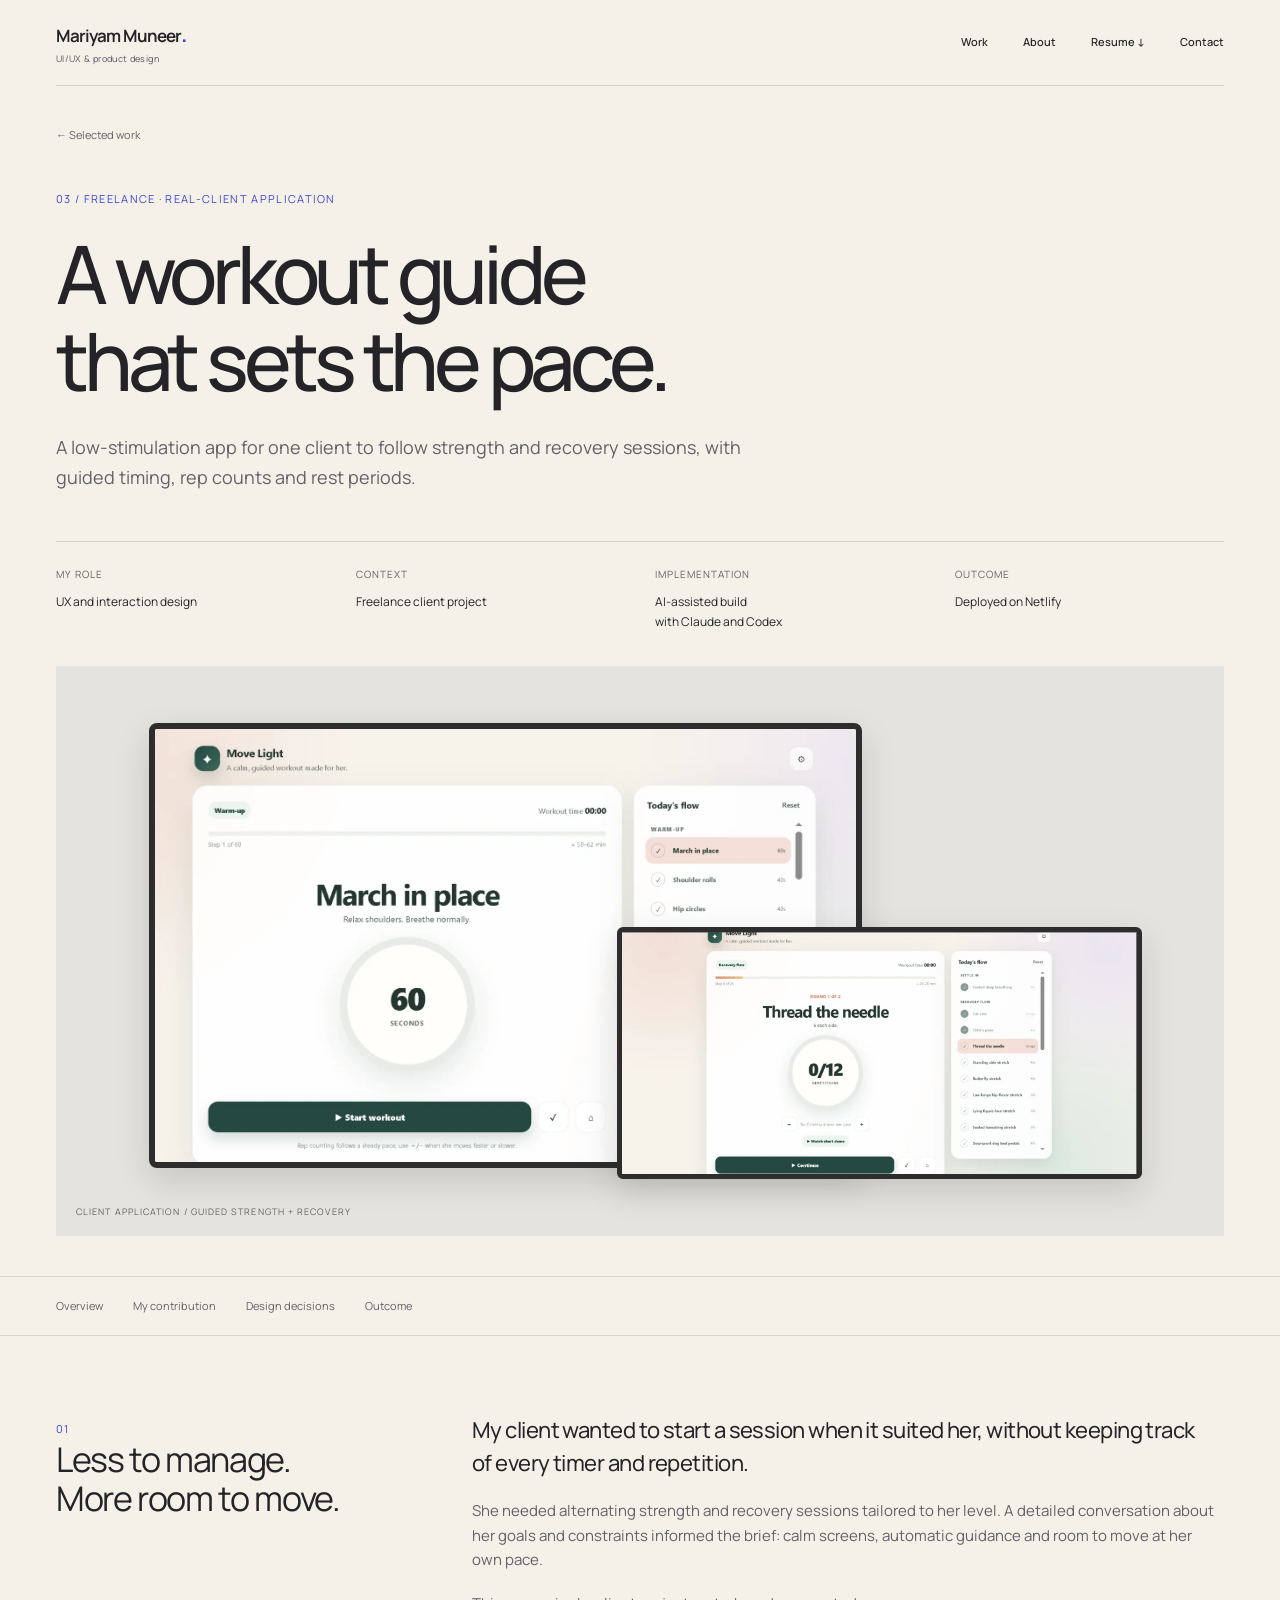
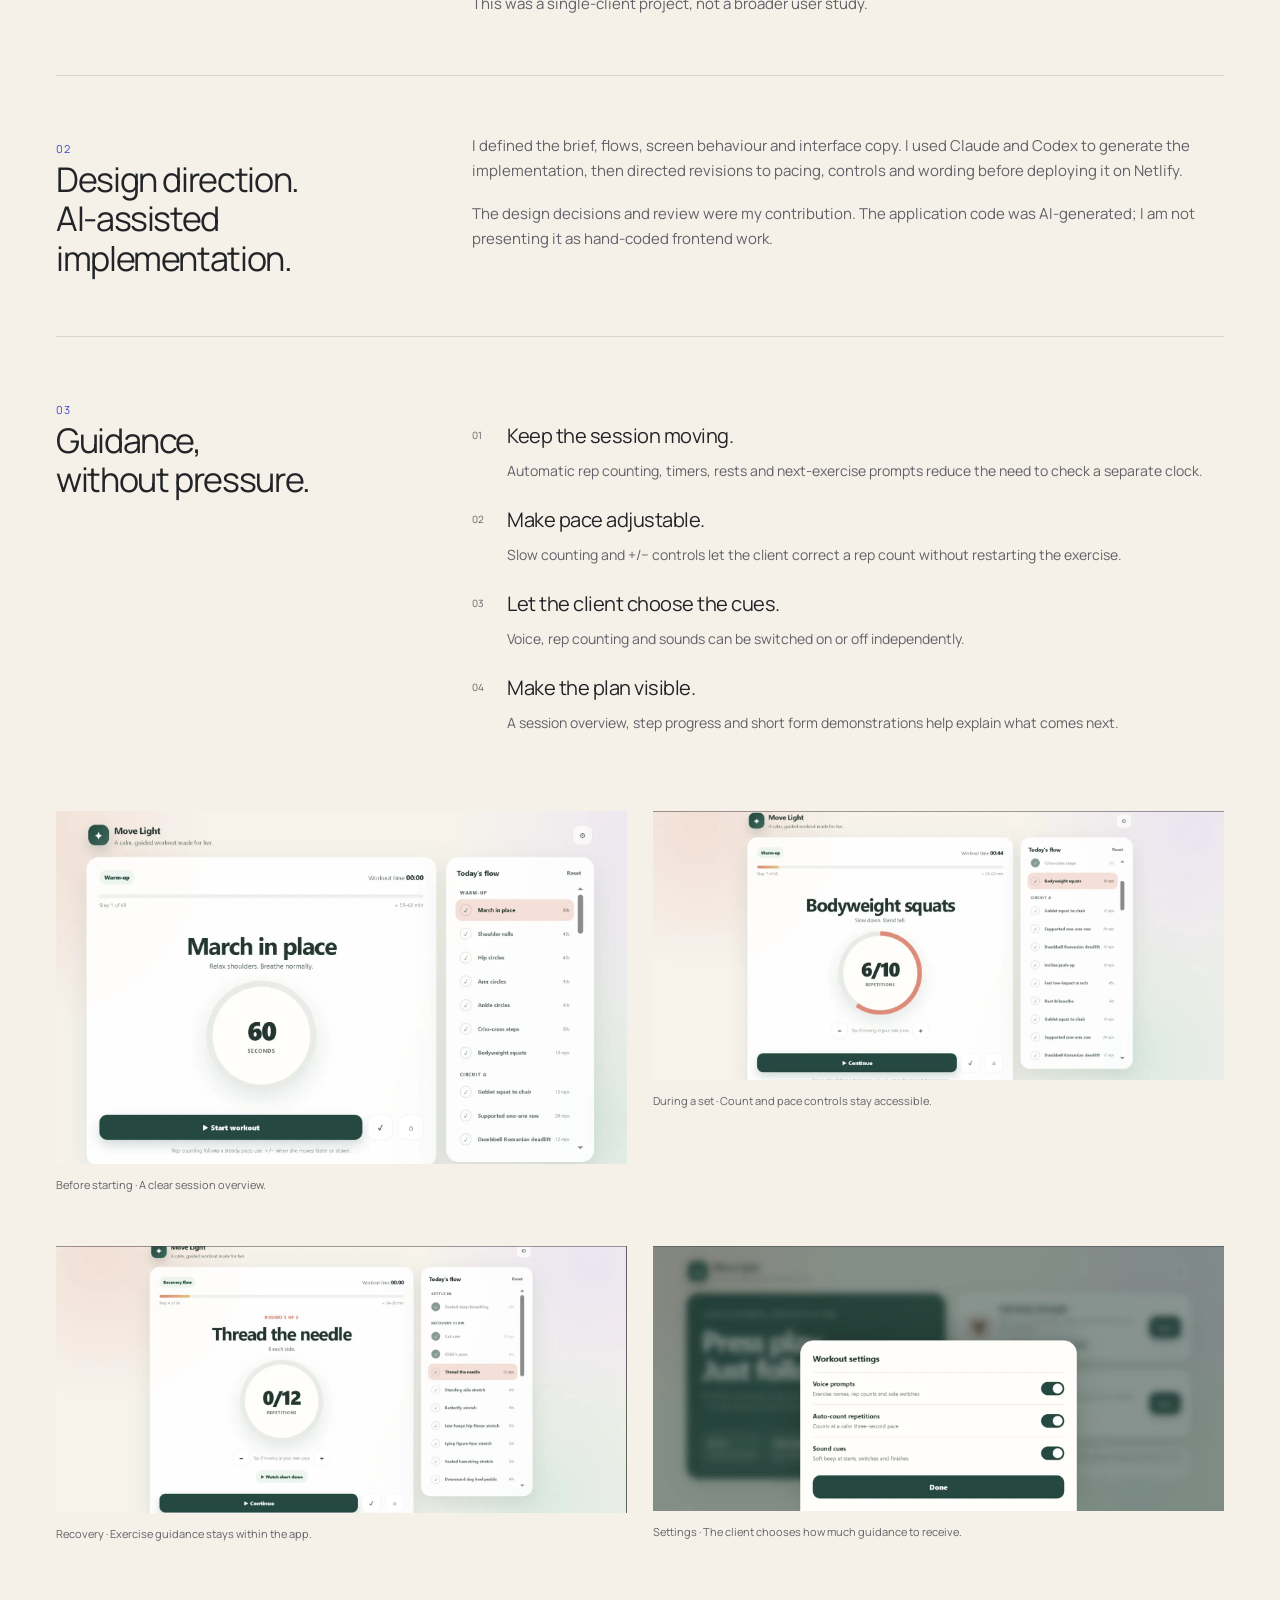
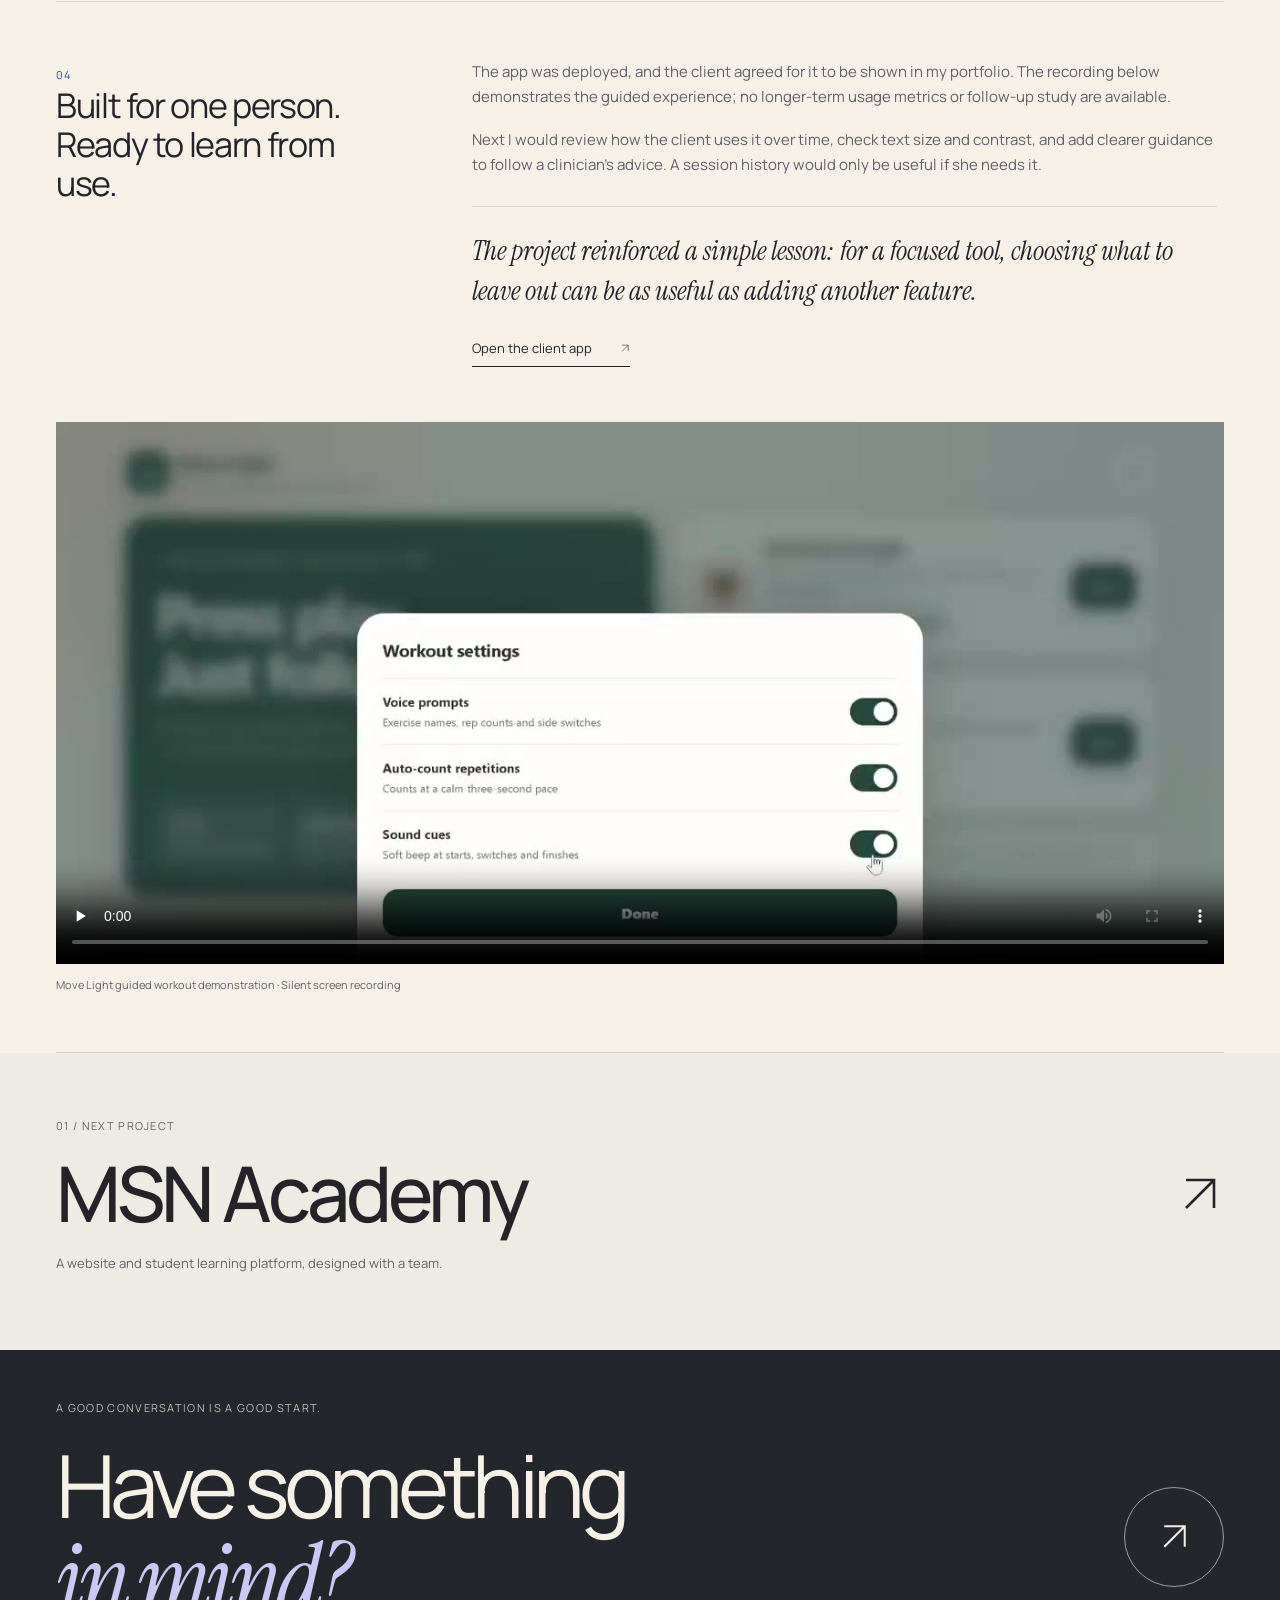
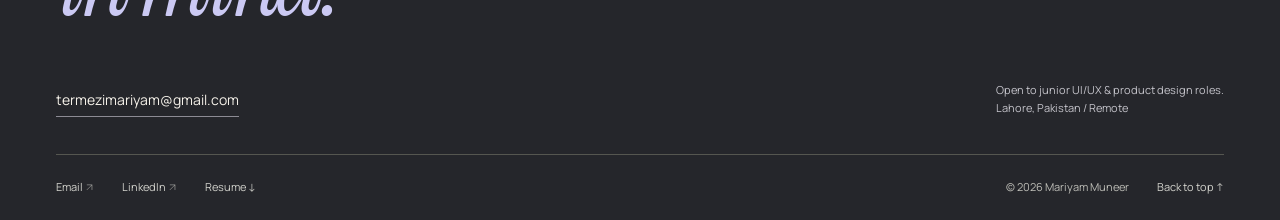
==== commit 07ef21c6: "Create expressive portfolio review with portrait hero and verified motion" ====
--- a/move-light.html
+++ b/move-light.html
@@ -8,7 +8,7 @@
       name="description"
       content="A guided workout application designed for one client, with clear interaction decisions and an AI-assisted implementation."
     />
-    <meta name="theme-color" content="#f5f4f0" />
+    <meta name="theme-color" content="#f5f1e9" />
     <meta
       property="og:title"
       content="Move Light — Client App Case Study | Mariyam Muneer"
@@ -20,6 +20,7 @@
     <meta property="og:type" content="website" />
     <link rel="icon" href="assets/favicon.svg" type="image/svg+xml" />
     <link rel="stylesheet" href="style.css" />
+    <link rel="stylesheet" href="creative.css" />
   </head>
   <body class="case-page">
     <a class="skip-link" href="#main">Skip to content</a>
@@ -28,14 +29,44 @@
         <a class="wordmark" href="index.html" aria-label="Mariyam Muneer — home"
           >Mariyam Muneer<span>UI/UX & product design</span></a
         >
-        <nav aria-label="Main navigation">
+        <nav class="desktop-nav" aria-label="Main navigation">
           <a href="index.html#work">Work</a><a href="index.html#about">About</a
           ><a href="assets/Mariyam_Muneer_UIUX_CV.pdf" download
             >Resume <span aria-hidden="true">↓</span></a
           ><a href="index.html#contact">Contact</a>
         </nav>
+        <button
+          class="menu-toggle"
+          type="button"
+          aria-haspopup="dialog"
+          aria-controls="mobile-menu"
+          aria-expanded="false"
+        >
+          <span>Menu</span
+          ><span class="menu-bars" aria-hidden="true"><i></i><i></i></span>
+        </button>
       </div>
     </header>
+    <dialog
+      id="mobile-menu"
+      class="mobile-menu"
+      aria-labelledby="mobile-menu-title"
+    >
+      <div class="mobile-menu-top">
+        <p id="mobile-menu-title" class="eyebrow">Find your way</p>
+        <button class="menu-close" type="button" aria-label="Close navigation">
+          Close <span aria-hidden="true">×</span>
+        </button>
+      </div>
+      <nav aria-label="Mobile navigation">
+        <a href="index.html#work"><span>01</span>Work</a
+        ><a href="index.html#about"><span>02</span>About</a
+        ><a href="assets/Mariyam_Muneer_UIUX_CV.pdf" download
+          ><span>03</span>Resume</a
+        ><a href="index.html#contact"><span>04</span>Contact</a>
+      </nav>
+      <p class="mobile-menu-note">Mariyam Muneer / Lahore, Pakistan</p>
+    </dialog>
     <main id="main">
       <div class="shell">
         <div class="case-intro">
@@ -379,29 +410,36 @@
     <footer id="contact" class="site-footer">
       <div class="shell">
         <div class="footer-top">
-          <p class="eyebrow">Have a role or project in mind?</p>
-          <h2>
-            Let’s start a<br /><a href="mailto:termezimariyam@gmail.com"
-              >conversation.
-              <span aria-hidden="true"
-                ><svg
-                  class="arrow-icon"
-                  viewBox="0 0 24 24"
-                  fill="none"
-                  aria-hidden="true"
-                  focusable="false"
-                >
-                  <path
-                    d="M5 19 19 5M5 5h14v14"
-                    stroke="currentColor"
-                    stroke-width="1.3"
-                  /></svg></span
+          <p class="eyebrow">A good conversation is a good start.</p>
+          <div class="creative-footer-title">
+            <h2>Have something<br /><em>in mind?</em></h2>
+            <a
+              class="contact-orbit"
+              href="mailto:termezimariyam@gmail.com"
+              aria-label="Email Mariyam"
+              ><svg
+                class="arrow-icon"
+                viewBox="0 0 24 24"
+                fill="none"
+                aria-hidden="true"
+                focusable="false"
+              >
+                <path
+                  d="M5 19 19 5M5 5h14v14"
+                  stroke="currentColor"
+                  stroke-width="1.4"
+                /></svg
             ></a>
-          </h2>
-          <p class="footer-note">
-            Open to junior UI/UX and product design opportunities.<br />Based in
-            Lahore. Open to remote work.
-          </p>
+          </div>
+          <div class="footer-invitation">
+            <a href="mailto:termezimariyam@gmail.com"
+              >termezimariyam@gmail.com</a
+            >
+            <p>
+              Open to junior UI/UX & product design roles.<br />Lahore, Pakistan
+              / Remote
+            </p>
+          </div>
         </div>
         <div class="footer-bottom">
           <a href="mailto:termezimariyam@gmail.com"
--- a/style.css
+++ b/style.css
@@ -397,10 +397,10 @@
 .about-portrait img {
   width: 100%;
   height: auto;
-  aspect-ratio: 4/5;
-  object-fit: cover;
+  aspect-ratio: auto;
+  object-fit: contain;
   object-position: center;
-  filter: grayscale(1);
+  filter: none;
 }
 figcaption {
   font-size: 11px;
--- a/creative.css
+++ b/creative.css
@@ -0,0 +1,1831 @@
+@font-face {
+  font-family: Manrope;
+  src: url("assets/fonts/manrope-latin.woff2") format("woff2");
+  font-style: normal;
+  font-weight: 200 800;
+  font-display: swap;
+}
+@font-face {
+  font-family: Instrument;
+  src: url("assets/fonts/instrument-serif-italic.woff2") format("woff2");
+  font-style: italic;
+  font-weight: 400;
+  font-display: swap;
+}
+:root {
+  --paper: #f5f1e9;
+  --ink: #242428;
+  --secondary: #636168;
+  --line: #d8d3cb;
+  --soft: #ebe7de;
+  --dark: #232428;
+  --accent: #3d48cf;
+  --sans: Manrope, Arial, sans-serif;
+  --serif: Instrument, Georgia, serif;
+  --ease: cubic-bezier(0.22, 1, 0.36, 1);
+}
+body {
+  font-family: var(--sans);
+}
+::selection {
+  background: #d4d5f4;
+}
+em {
+  font-family: var(--serif);
+  font-weight: 400;
+}
+.site-header {
+  background: rgb(245 241 233 / 0.96);
+  border-bottom: 0;
+}
+.header-inner {
+  min-height: 86px;
+  border-bottom: 1px solid var(--line);
+}
+.wordmark {
+  font-size: 17px;
+  font-weight: 650;
+  letter-spacing: -0.055em;
+}
+.wordmark:after {
+  content: ".";
+  color: var(--accent);
+  font-size: 22px;
+}
+.wordmark span {
+  font-size: 9px;
+  font-weight: 450;
+  letter-spacing: 0.04em;
+  float: right;
+  clear: both;
+  width: 100%;
+  padding-top: 3px;
+}
+.site-header nav a {
+  font-size: 11px;
+  font-weight: 550;
+}
+.site-header nav a:after {
+  background: var(--accent);
+  height: 2px;
+}
+.menu-toggle {
+  display: none;
+}
+.mobile-menu {
+  display: none;
+}
+.creative-hero {
+  padding: 28px 0 0;
+}
+.hero-topline {
+  display: flex;
+  justify-content: space-between;
+  align-items: center;
+  margin-bottom: 35px;
+}
+.hero-topline .eyebrow {
+  font-size: 10px;
+}
+.hero-location {
+  font-size: 10px;
+  color: var(--secondary);
+}
+.hero-location span {
+  font-family: Arial, sans-serif;
+  margin-left: 10px;
+}
+.hero-composition {
+  display: grid;
+  grid-template-columns: 1.4fr 0.85fr;
+  gap: 70px;
+  align-items: center;
+  position: relative;
+  min-height: 520px;
+  padding: 10px 0 58px;
+}
+.hero-greeting {
+  font-size: 20px;
+  letter-spacing: -0.03em;
+  margin-bottom: 23px;
+}
+.hero-introduction h1 {
+  font-size: clamp(68px, 6.4vw, 98px);
+  line-height: 1.04;
+  letter-spacing: -0.075em;
+  font-weight: 500;
+  white-space: nowrap;
+}
+.hero-line {
+  display: block;
+  overflow: hidden;
+  padding-bottom: 8px;
+  margin-bottom: -8px;
+}
+.hero-line > span {
+  display: inline-block;
+  position: relative;
+}
+.hero-line.serif-line {
+  font-size: 1.57em;
+  line-height: 1.1;
+  letter-spacing: -0.05em;
+  overflow: visible;
+  color: var(--accent);
+}
+.hero-line em {
+  display: inline-block;
+  padding-right: 8px;
+}
+.people-stroke {
+  width: 100%;
+  height: 20px;
+  position: absolute;
+  bottom: 0;
+  left: 0;
+  pointer-events: none;
+  transform: rotate(-2deg);
+}
+.hero-summary {
+  font-size: 14px;
+  line-height: 1.8;
+  color: var(--secondary);
+  margin-top: 22px;
+}
+.hero-actions {
+  display: flex;
+  align-items: center;
+  gap: 25px;
+  margin-top: 28px;
+  flex-wrap: wrap;
+}
+.creative-button {
+  display: inline-flex;
+  align-items: center;
+  justify-content: space-between;
+  gap: 35px;
+  background: var(--ink);
+  color: var(--paper);
+  border: 1px solid var(--ink);
+  border-radius: 100px;
+  font-size: 11px;
+  text-decoration: none;
+  padding: 15px 21px;
+  transition:
+    background 0.25s,
+    transform 0.25s var(--ease),
+    border-color 0.25s;
+}
+.creative-button:hover {
+  background: var(--accent);
+  border-color: var(--accent);
+  transform: translateY(-3px);
+}
+.creative-button > span {
+  font-family: Arial, sans-serif;
+  font-size: 16px;
+  transition: transform 0.25s;
+}
+.creative-button:hover > span {
+  transform: translateY(3px);
+}
+.open-note {
+  font-size: 9px;
+  color: var(--secondary);
+  display: flex;
+  align-items: center;
+  gap: 8px;
+  max-width: 145px;
+  line-height: 1.7;
+}
+.open-note > span {
+  height: 5px;
+  width: 5px;
+  border-radius: 100%;
+  background: var(--accent);
+  flex: none;
+}
+.portrait-composition {
+  position: relative;
+  margin-right: 25px;
+  align-self: center;
+  max-width: 360px;
+  justify-self: end;
+  width: 100%;
+}
+.hero-portrait {
+  position: relative;
+  transform: rotate(3deg);
+  padding: 0 0 14px;
+  background: var(--paper);
+  z-index: 1;
+}
+.hero-portrait:before {
+  content: "";
+  position: absolute;
+  inset: 15px -15px -3px 15px;
+  background: var(--accent);
+  z-index: -1;
+}
+.hero-portrait img {
+  width: 100%;
+  height: auto;
+  object-fit: contain;
+  position: relative;
+}
+.hero-portrait figcaption {
+  display: flex;
+  justify-content: space-between;
+  gap: 10px;
+  font-size: 8px;
+  color: var(--secondary);
+  background: var(--paper);
+  padding: 12px 12px 0;
+  margin: 0;
+  letter-spacing: 0.01em;
+}
+.hero-portrait figcaption > span:last-child {
+  font-family: var(--serif);
+  font-style: italic;
+  font-size: 12px;
+}
+.portrait-index {
+  position: absolute;
+  right: -55px;
+  top: 27%;
+  font-size: 9px;
+  writing-mode: vertical-rl;
+  letter-spacing: 0.1em;
+  color: var(--secondary);
+}
+.scroll-cue {
+  position: absolute;
+  bottom: -55px;
+  left: -70px;
+  display: flex;
+  align-items: center;
+  gap: 12px;
+  text-decoration: none;
+  font-size: 9px;
+  line-height: 1.5;
+}
+.scroll-cue-arrow {
+  display: grid;
+  place-items: center;
+  height: 44px;
+  width: 44px;
+  border-radius: 50%;
+  border: 1px solid var(--line);
+  font-family: Arial, sans-serif;
+  font-size: 19px;
+  transition:
+    background 0.2s,
+    color 0.2s;
+}
+.scroll-cue:hover .scroll-cue-arrow {
+  background: var(--accent);
+  color: var(--paper);
+  border-color: var(--accent);
+}
+.hero-bottomline {
+  display: flex;
+  justify-content: space-between;
+  gap: 15px;
+  padding: 20px 0;
+  border-top: 1px solid var(--line);
+  font-size: 9px;
+  letter-spacing: 0.03em;
+  color: var(--secondary);
+}
+.hero-bottomline > span:first-child {
+  color: var(--ink);
+}
+.creative-work {
+  padding-top: 60px;
+}
+.work-intro {
+  display: flex;
+  justify-content: space-between;
+  align-items: end;
+  gap: 35px;
+  padding: 0 0 38px;
+}
+.work-intro h2 {
+  font-size: 48px;
+  font-weight: 450;
+  letter-spacing: -0.055em;
+  line-height: 1.08;
+}
+.work-intro h2 em {
+  font-size: 1.17em;
+}
+.work-intro > p {
+  font-size: 11px;
+  line-height: 1.8;
+  color: var(--secondary);
+  max-width: 250px;
+  padding-bottom: 5px;
+}
+.creative-project {
+  padding: 0 0 70px;
+  min-width: 0;
+}
+.creative-project-heading {
+  display: flex;
+  justify-content: space-between;
+  align-items: end;
+  gap: 35px;
+  margin-bottom: 24px;
+}
+.creative-project .eyebrow {
+  font-size: 9px;
+  letter-spacing: 0.1em;
+  margin-bottom: 14px;
+  display: flex;
+  align-items: center;
+  gap: 16px;
+}
+.project-index {
+  font-size: 10px;
+  letter-spacing: 0;
+  border: 1px solid var(--line);
+  border-radius: 50%;
+  height: 27px;
+  width: 27px;
+  display: inline-flex;
+  align-items: center;
+  justify-content: center;
+  flex: none;
+}
+.creative-project h3 {
+  font-size: clamp(45px, 5vw, 70px);
+  font-weight: 500;
+  line-height: 1.07;
+  letter-spacing: -0.065em;
+}
+.creative-project h3 a {
+  display: inline-flex;
+  align-items: baseline;
+  gap: 24px;
+  text-decoration: none;
+  transition: color 0.25s;
+}
+.creative-project h3 a:hover {
+  color: var(--accent);
+}
+.title-arrow {
+  font-size: 28px;
+  transform: translate(0, 0);
+  transition: transform 0.35s var(--ease);
+  display: inline-block;
+}
+.creative-project h3 a:hover .title-arrow {
+  transform: translate(6px, -6px);
+}
+.creative-project-heading > p {
+  font-size: 13px;
+  color: var(--secondary);
+  line-height: 1.7;
+  margin-right: 30px;
+  padding-bottom: 6px;
+}
+.creative-preview {
+  display: block;
+  position: relative;
+  overflow: hidden;
+  text-decoration: none;
+  isolation: isolate;
+  min-width: 0;
+}
+.creative-preview img {
+  position: absolute;
+  transition: transform 0.8s var(--ease);
+  box-shadow: 0 12px 35px #0002;
+}
+.art-label {
+  position: absolute;
+  left: 25px;
+  right: 25px;
+  top: 20px;
+  display: flex;
+  justify-content: space-between;
+  gap: 15px;
+  font-size: 9px;
+  letter-spacing: 0.05em;
+  z-index: 3;
+}
+.academy-preview {
+  background: #e1e2eb;
+  aspect-ratio: 1.9;
+}
+.academy-composition {
+  position: absolute;
+  inset: 0;
+  transition: transform 0.8s var(--ease);
+}
+.academy-desktop {
+  width: 72%;
+  left: 10%;
+  top: 15%;
+  border: 6px solid #32313a;
+  border-radius: 8px;
+}
+.academy-phone {
+  width: 15%;
+  right: 10%;
+  bottom: 13%;
+  border: 4px solid #32313a;
+  border-radius: 16px;
+  z-index: 2;
+}
+.screen-callout {
+  position: absolute;
+  right: 4%;
+  top: 23%;
+  font-family: var(--serif);
+  font-style: italic;
+  font-size: 23px;
+  line-height: 1;
+  color: #4b4b5e;
+  transform: rotate(5deg);
+}
+.preview-footer {
+  position: absolute;
+  bottom: 20px;
+  left: 25px;
+  right: 25px;
+  display: flex;
+  justify-content: space-between;
+  align-items: center;
+  font-size: 9px;
+}
+.preview-footer i {
+  font-style: normal;
+  margin: 0 12px;
+  color: #757389;
+}
+.preview-open {
+  display: inline-flex;
+  align-items: center;
+  gap: 15px;
+  font-size: 10px;
+  background: var(--paper);
+  color: var(--ink);
+  padding: 10px 14px;
+  border-radius: 100px;
+  transition:
+    background 0.25s,
+    color 0.25s;
+}
+.preview-open .arrow-icon {
+  width: 11px;
+  height: 11px;
+}
+.creative-preview:hover .preview-open {
+  background: var(--accent);
+  color: var(--paper);
+}
+.creative-preview:hover .academy-composition {
+  transform: translateY(-5px) scale(1.015);
+}
+.project-underneath {
+  display: flex;
+  justify-content: space-between;
+  align-items: center;
+  gap: 25px;
+  margin-top: 20px;
+}
+.project-underneath > p {
+  font-size: 10px;
+  color: var(--secondary);
+}
+.case-link {
+  display: inline-flex;
+  align-items: center;
+  gap: 22px;
+  text-decoration: none;
+  font-size: 11px;
+  padding: 10px 0;
+  border-bottom: 1px solid var(--ink);
+  transition:
+    gap 0.3s var(--ease),
+    color 0.3s;
+}
+.case-link:hover {
+  gap: 35px;
+  color: var(--accent);
+  border-color: var(--accent);
+}
+.case-link .arrow-icon {
+  width: 13px;
+  height: 13px;
+}
+.project-pickwise {
+  display: grid;
+  grid-template-columns: 1.25fr 0.75fr;
+  gap: 8%;
+  align-items: center;
+  padding-top: 35px;
+  border-top: 1px solid var(--line);
+}
+.pickwise-preview {
+  background: #272f2b;
+  aspect-ratio: 0.98;
+  color: #e2e7de;
+}
+.pickwise-composition {
+  position: absolute;
+  inset: 0;
+}
+.pickwise-composition img {
+  height: 65%;
+  width: auto;
+  border: 4px solid #1b211c;
+  border-radius: 13px;
+  object-fit: contain;
+}
+.pick-home {
+  top: 15%;
+  left: 50%;
+  transform: translateX(-50%);
+  z-index: 2;
+}
+.pick-detail {
+  top: 28%;
+  left: 4%;
+  transform: rotate(-10deg);
+  z-index: 1;
+}
+.pick-compare {
+  top: 26%;
+  right: 4%;
+  transform: rotate(10deg);
+}
+.pickwise-preview > .preview-open {
+  position: absolute;
+  bottom: 22px;
+  right: 22px;
+  z-index: 4;
+}
+.pickwise-preview:hover .pick-home {
+  transform: translateX(-50%) translateY(-12px);
+}
+.pickwise-preview:hover .pick-detail {
+  transform: rotate(-13deg) translateX(-5px);
+}
+.pickwise-preview:hover .pick-compare {
+  transform: rotate(13deg) translateX(5px);
+}
+.project-sidecopy {
+  min-width: 0;
+}
+.project-sidecopy h3 a {
+  gap: 15px;
+}
+.project-sidecopy h3 .title-arrow {
+  font-size: 24px;
+}
+.project-subline {
+  font-family: var(--serif);
+  font-style: italic;
+  font-size: 34px;
+  line-height: 1.1;
+  color: var(--secondary);
+  margin-top: 21px;
+  letter-spacing: -0.02em;
+}
+.short-description {
+  font-size: 12px;
+  color: var(--secondary);
+  max-width: 300px;
+  line-height: 1.8;
+  margin: 21px 0 26px;
+}
+.research-footnote {
+  display: flex;
+  gap: 16px;
+  align-items: center;
+  border-top: 1px solid var(--line);
+  border-bottom: 1px solid var(--line);
+  padding: 15px 0;
+  margin-bottom: 25px;
+  max-width: 300px;
+}
+.research-footnote > span {
+  font-size: 38px;
+  line-height: 1;
+  font-family: var(--serif);
+  font-style: italic;
+  color: var(--accent);
+}
+.research-footnote > p {
+  font-size: 10px;
+  line-height: 1.7;
+  color: var(--secondary);
+}
+.project-movelight {
+  display: grid;
+  grid-template-columns: 0.75fr 1.25fr;
+  gap: 8%;
+  align-items: center;
+  padding-top: 35px;
+  border-top: 1px solid var(--line);
+}
+.project-movelight h3 a {
+  max-width: 270px;
+  position: relative;
+}
+.project-movelight h3 .title-arrow {
+  position: absolute;
+  right: -30px;
+  bottom: 5px;
+}
+.movelight-preview {
+  background: #e7dbce;
+  aspect-ratio: 1.06;
+}
+.movelight-composition {
+  position: absolute;
+  inset: 0;
+  transition: transform 0.8s var(--ease);
+}
+.move-session {
+  width: 85%;
+  top: 15%;
+  left: 7%;
+  border: 4px solid #3b4840;
+  border-radius: 7px;
+  transform: rotate(-5deg);
+}
+.move-recovery {
+  width: 68%;
+  bottom: 15%;
+  right: 5%;
+  border: 4px solid #3b4840;
+  border-radius: 6px;
+  transform: rotate(5deg);
+  z-index: 2;
+}
+.movelight-preview:hover .move-session {
+  transform: rotate(-3deg) translateY(-7px);
+}
+.movelight-preview:hover .move-recovery {
+  transform: rotate(3deg) translateY(5px);
+}
+.move-caption {
+  font-family: var(--serif);
+  font-style: italic;
+  font-size: 25px;
+  line-height: 1;
+  position: absolute;
+  bottom: 7%;
+  left: 7%;
+  transform: rotate(-3deg);
+  color: #675f54;
+}
+.movelight-preview > .preview-open {
+  position: absolute;
+  bottom: 20px;
+  right: 20px;
+  z-index: 3;
+}
+.creative-about {
+  padding: 65px 0;
+  background: #e9e7df;
+  border-block: 1px solid var(--line);
+  position: relative;
+}
+.creative-about:before {
+  content: "";
+  position: absolute;
+  top: -1px;
+  left: max(56px, calc((100vw - 1280px) / 2));
+  height: 3px;
+  width: 100px;
+  background: var(--accent);
+}
+.about-composition {
+  display: grid;
+  grid-template-columns: 1fr 1fr;
+  gap: 12%;
+  align-items: start;
+}
+.about-composition h2 {
+  font-size: 46px;
+  line-height: 1.12;
+  margin: 25px 0;
+  letter-spacing: -0.055em;
+}
+.about-composition h2 em {
+  font-size: 1.14em;
+  color: var(--accent);
+}
+.about-story {
+  padding-top: 45px;
+}
+.about-lead {
+  font-size: 20px;
+  line-height: 1.55;
+  letter-spacing: -0.025em;
+  margin-bottom: 18px;
+}
+.about-story > p:not(.about-lead) {
+  font-size: 12px;
+  line-height: 1.9;
+  color: var(--secondary);
+  max-width: 470px;
+}
+.creative-about-facts {
+  display: grid;
+  grid-template-columns: 1fr 1fr;
+  gap: 20px;
+  margin: 25px 0 0;
+  padding-top: 20px;
+  border-top: 1px solid var(--line);
+}
+.creative-about-facts dt {
+  font-size: 9px;
+  text-transform: uppercase;
+  letter-spacing: 0.1em;
+  color: var(--secondary);
+}
+.creative-about-facts dd {
+  margin: 8px 0 0;
+  font-size: 10px;
+  line-height: 1.9;
+}
+.site-footer {
+  padding-top: 50px;
+  background: #25262b;
+}
+.footer-top {
+  padding-bottom: 37px;
+}
+.creative-footer-title {
+  display: flex;
+  justify-content: space-between;
+  align-items: center;
+  gap: 30px;
+}
+.creative-footer-title h2 {
+  font-size: clamp(58px, 6.8vw, 96px);
+  letter-spacing: -0.065em;
+  line-height: 1.03;
+  margin: 24px 0;
+}
+.creative-footer-title h2 em {
+  color: #cbc9f3;
+  font-size: 1.15em;
+}
+.contact-orbit {
+  width: 100px;
+  height: 100px;
+  border: 1px solid #9d9ca5;
+  border-radius: 50%;
+  display: grid;
+  place-items: center;
+  transition:
+    transform 0.35s var(--ease),
+    background 0.3s,
+    border-color 0.3s;
+}
+.contact-orbit .arrow-icon {
+  height: 35px;
+  width: 35px;
+}
+.contact-orbit:hover {
+  transform: rotate(10deg);
+  background: var(--accent);
+  border-color: var(--accent);
+}
+.footer-invitation {
+  display: flex;
+  justify-content: space-between;
+  align-items: end;
+  gap: 20px;
+  margin-top: 24px;
+}
+.footer-invitation > a {
+  font-size: 14px;
+  text-decoration: none;
+  border-bottom: 1px solid #8c8b94;
+  padding-bottom: 5px;
+}
+.footer-invitation > p {
+  font-size: 10px;
+  color: #c5c4cb;
+}
+.footer-bottom {
+  font-size: 10px;
+}
+.case-intro h1 {
+  font-weight: 500;
+}
+.case-intro > .eyebrow,
+.section-title .eyebrow {
+  color: var(--accent);
+}
+.case-page .back-link:hover,
+.story-nav a:hover {
+  color: var(--accent);
+}
+.story-copy .lead {
+  font-weight: 450;
+}
+.story-copy .reflection {
+  font-style: italic;
+  font-size: 27px;
+}
+.next-project {
+  background: #eeebe4;
+}
+.next-project h2 {
+  font-weight: 500;
+}
+.next-project a:hover {
+  color: var(--accent);
+}
+.facts dd {
+  font-size: 12px;
+}
+.image-dialog {
+  border-radius: 7px;
+}
+.dialog-close {
+  font-family: var(--sans);
+}
+.menu-toggle:focus-visible,
+.mobile-menu a:focus-visible,
+.menu-close:focus-visible {
+  outline: 2px solid var(--accent);
+  outline-offset: 5px;
+}
+.creative-preview:focus-visible {
+  outline: 3px solid var(--accent);
+  outline-offset: 6px;
+}
+.creative-button:focus-visible {
+  outline: 2px solid var(--accent);
+  outline-offset: 5px;
+}
+.motion-ready {
+  will-change: transform, opacity;
+}
+.page-is-leaving {
+  pointer-events: none;
+}
+@media (min-width: 1600px) {
+  .creative-hero {
+    padding-top: 35px;
+  }
+  .hero-composition {
+    min-height: 580px;
+  }
+  .hero-introduction h1 {
+    font-size: 105px;
+  }
+  .portrait-composition {
+    max-width: 380px;
+  }
+  .hero-greeting {
+    font-size: 23px;
+  }
+  .hero-summary {
+    font-size: 16px;
+  }
+  .creative-work {
+    padding-top: 65px;
+  }
+}
+@media (max-width: 1100px) {
+  .hero-composition {
+    gap: 45px;
+    grid-template-columns: 1.3fr 0.9fr;
+    min-height: 500px;
+  }
+  .hero-introduction h1 {
+    font-size: 7.6vw;
+  }
+  .hero-greeting {
+    font-size: 18px;
+  }
+  .portrait-composition {
+    max-width: 315px;
+    margin-right: 20px;
+  }
+  .hero-portrait figcaption {
+    flex-direction: column;
+    gap: 3px;
+    padding: 8px 10px 0;
+  }
+  .hero-portrait {
+    padding-bottom: 10px;
+  }
+  .hero-actions {
+    gap: 15px;
+  }
+  .creative-button {
+    font-size: 10px;
+    gap: 22px;
+  }
+  .scroll-cue {
+    left: -38px;
+    bottom: -48px;
+  }
+  .portrait-index {
+    right: -38px;
+  }
+  .creative-project h3 {
+    font-size: 56px;
+  }
+  .project-pickwise,
+  .project-movelight {
+    gap: 6%;
+  }
+  .creative-project-heading > p {
+    font-size: 11px;
+  }
+  .screen-callout {
+    font-size: 19px;
+    right: 3%;
+  }
+  .project-sidecopy h3 .title-arrow {
+    font-size: 20px;
+  }
+  .project-subline {
+    font-size: 29px;
+  }
+  .short-description {
+    font-size: 11px;
+  }
+  .art-label {
+    font-size: 8px;
+    left: 18px;
+    right: 18px;
+  }
+  .preview-footer {
+    left: 18px;
+    right: 18px;
+  }
+  .pickwise-preview {
+    aspect-ratio: 0.85;
+  }
+  .movelight-preview {
+    aspect-ratio: 0.9;
+  }
+  .project-movelight h3 a {
+    max-width: 230px;
+  }
+  .move-caption {
+    font-size: 22px;
+  }
+  .about-composition {
+    gap: 8%;
+  }
+  .about-composition h2 {
+    font-size: 40px;
+  }
+}
+@media (max-width: 800px) and (min-width: 701px) {
+  .hero-composition {
+    gap: 24px;
+    min-height: 450px;
+    padding-bottom: 60px;
+  }
+  .portrait-composition {
+    max-width: 250px;
+    margin-right: 15px;
+  }
+  .hero-introduction h1 {
+    font-size: 7.5vw;
+  }
+  .hero-summary {
+    font-size: 12px;
+  }
+  .hero-greeting {
+    font-size: 16px;
+  }
+  .hero-actions {
+    gap: 12px;
+    margin-top: 22px;
+  }
+  .open-note {
+    font-size: 8px;
+  }
+  .portrait-index {
+    right: -30px;
+    font-size: 8px;
+  }
+  .work-intro h2 {
+    font-size: 38px;
+  }
+  .creative-project h3 {
+    font-size: 46px;
+  }
+  .project-subline {
+    font-size: 25px;
+  }
+  .research-footnote {
+    gap: 10px;
+  }
+  .research-footnote > p {
+    font-size: 9px;
+  }
+  .creative-project .eyebrow {
+    font-size: 8px;
+    gap: 10px;
+  }
+  .project-movelight h3 a {
+    max-width: 175px;
+  }
+  .art-label > span:last-child {
+    display: none;
+  }
+  .about-composition h2 {
+    font-size: 34px;
+  }
+  .creative-about-facts {
+    grid-template-columns: 1fr;
+    gap: 15px;
+  }
+}
+@media (max-width: 700px) {
+  .header-inner {
+    min-height: 75px;
+  }
+  .wordmark {
+    font-size: 15px;
+    min-width: 130px;
+  }
+  .wordmark span {
+    font-size: 8px;
+    max-width: 100%;
+    padding-top: 0;
+  }
+  .site-header .desktop-nav {
+    max-width: 230px;
+    gap: 12px;
+  }
+  .site-header nav a {
+    font-size: 10px;
+  }
+  .js-ready .site-header .desktop-nav {
+    display: none;
+  }
+  .js-ready .menu-toggle {
+    display: flex;
+    align-items: center;
+    gap: 13px;
+    border: 1px solid var(--line);
+    border-radius: 100px;
+    padding: 9px 13px;
+    background: transparent;
+    color: var(--ink);
+    font-size: 10px;
+    cursor: pointer;
+  }
+  .menu-bars {
+    width: 16px;
+    display: flex;
+    flex-direction: column;
+    gap: 4px;
+  }
+  .menu-bars i {
+    width: 100%;
+    height: 1px;
+    background: var(--ink);
+    display: block;
+    transition: transform 0.25s;
+  }
+  .menu-toggle:hover .menu-bars i:first-child {
+    transform: translateX(2px);
+  }
+  .menu-toggle:hover .menu-bars i:last-child {
+    transform: translateX(-2px);
+  }
+  .mobile-menu[open] {
+    display: block;
+    position: fixed;
+    inset: 12px 12px auto auto;
+    margin: 0;
+    border: 0;
+    width: min(410px, calc(100vw - 24px));
+    max-height: calc(100dvh - 24px);
+    overflow-y: auto;
+    background: var(--paper);
+    padding: 25px;
+    color: var(--ink);
+    border-radius: 5px;
+    box-shadow: 0 20px 60px #0002;
+  }
+  .mobile-menu::backdrop {
+    background: #22232a80;
+    backdrop-filter: blur(7px);
+  }
+  .mobile-menu-top {
+    display: flex;
+    justify-content: space-between;
+    align-items: center;
+    gap: 20px;
+    padding-bottom: 22px;
+    border-bottom: 1px solid var(--line);
+  }
+  .mobile-menu-top .eyebrow {
+    font-size: 9px;
+  }
+  .menu-close {
+    border: 0;
+    background: transparent;
+    color: var(--ink);
+    font-size: 11px;
+    padding: 8px 0;
+    cursor: pointer;
+  }
+  .menu-close span {
+    margin-left: 10px;
+    font-size: 20px;
+    vertical-align: -1px;
+  }
+  .mobile-menu nav {
+    display: flex;
+    flex-direction: column;
+    gap: 0;
+    padding: 17px 0;
+    max-width: 100%;
+    align-items: stretch;
+  }
+  .mobile-menu nav a {
+    display: flex;
+    align-items: center;
+    gap: 23px;
+    font-size: 40px;
+    text-decoration: none;
+    letter-spacing: -0.055em;
+    border-bottom: 1px solid var(--line);
+    padding: 14px 0;
+  }
+  .mobile-menu nav a > span {
+    font-size: 9px;
+    color: var(--accent);
+    letter-spacing: 0;
+  }
+  .mobile-menu nav a:hover {
+    color: var(--accent);
+  }
+  .mobile-menu-note {
+    font-size: 9px;
+    color: var(--secondary);
+    padding-top: 10px;
+  }
+  body:has(.mobile-menu[open]) {
+    overflow: hidden;
+  }
+  .creative-hero {
+    padding-top: 20px;
+  }
+  .hero-topline {
+    margin-bottom: 24px;
+  }
+  .hero-topline .eyebrow {
+    font-size: 8px;
+    letter-spacing: 0.075em;
+  }
+  .hero-location {
+    font-size: 8px;
+  }
+  .hero-location span {
+    margin-left: 5px;
+  }
+  .hero-composition {
+    grid-template-columns: 1fr 0.65fr;
+    gap: 12px;
+    min-height: 0;
+    padding: 10px 0 39px;
+    align-items: start;
+  }
+  .hero-introduction {
+    position: relative;
+    z-index: 2;
+  }
+  .hero-greeting {
+    font-size: 15px;
+    margin-bottom: 16px;
+  }
+  .hero-introduction h1 {
+    font-size: 9.3vw;
+    letter-spacing: -0.065em;
+  }
+  .hero-line.serif-line {
+    font-size: 1.68em;
+  }
+  .people-stroke {
+    height: 10px;
+    bottom: 2px;
+  }
+  .hero-summary {
+    font-size: 10px;
+    margin-top: 18px;
+    max-width: 205px;
+  }
+  .hero-actions {
+    gap: 13px;
+    margin-top: 20px;
+    align-items: start;
+    flex-direction: column;
+  }
+  .creative-button {
+    padding: 11px 14px;
+    font-size: 9px;
+    gap: 20px;
+  }
+  .creative-button > span {
+    font-size: 14px;
+  }
+  .open-note {
+    font-size: 8px;
+    max-width: 100%;
+    gap: 6px;
+  }
+  .open-note > span {
+    height: 4px;
+    width: 4px;
+  }
+  .portrait-composition {
+    max-width: 200px;
+    width: 100%;
+    margin-top: 32px;
+    margin-right: 7px;
+    align-self: start;
+    justify-self: end;
+  }
+  .hero-portrait {
+    padding-bottom: 8px;
+    transform: rotate(4deg);
+  }
+  .hero-portrait:before {
+    inset: 9px -9px -1px 9px;
+  }
+  .hero-portrait figcaption {
+    padding: 7px 6px 0;
+    gap: 3px;
+    font-size: 7px;
+  }
+  .hero-portrait figcaption > span:last-child {
+    font-size: 9px;
+    line-height: 1.15;
+  }
+  .portrait-index {
+    display: none;
+  }
+  .scroll-cue {
+    bottom: -62px;
+    left: 10px;
+    gap: 7px;
+    font-size: 8px;
+  }
+  .scroll-cue-arrow {
+    width: 30px;
+    height: 30px;
+    font-size: 15px;
+  }
+  .hero-bottomline {
+    font-size: 8px;
+    padding: 16px 0;
+    align-items: start;
+  }
+  .hero-bottomline > span:last-child {
+    max-width: 145px;
+    text-align: right;
+    line-height: 1.7;
+  }
+  .creative-work {
+    padding-top: 35px;
+  }
+  .work-intro {
+    align-items: start;
+    padding-bottom: 27px;
+    gap: 20px;
+  }
+  .work-intro h2 {
+    font-size: 30px;
+    min-width: 200px;
+  }
+  .work-intro > p {
+    font-size: 9px;
+    max-width: 125px;
+    padding-top: 5px;
+  }
+  .creative-project {
+    padding-bottom: 40px;
+  }
+  .creative-project-heading {
+    align-items: start;
+    margin-bottom: 18px;
+    gap: 15px;
+  }
+  .creative-project .eyebrow {
+    font-size: 8px;
+    gap: 10px;
+    margin-bottom: 12px;
+  }
+  .project-index {
+    height: 23px;
+    width: 23px;
+    font-size: 9px;
+  }
+  .creative-project h3 {
+    font-size: 36px;
+  }
+  .creative-project h3 a {
+    gap: 10px;
+  }
+  .title-arrow {
+    font-size: 18px;
+  }
+  .creative-project-heading > p {
+    display: none;
+  }
+  .academy-preview {
+    aspect-ratio: 1.3;
+  }
+  .art-label {
+    font-size: 7px;
+    top: 14px;
+    left: 14px;
+    right: 14px;
+    letter-spacing: 0.025em;
+  }
+  .academy-desktop {
+    width: 84%;
+    left: 5%;
+    top: 20%;
+    border-width: 4px;
+    border-radius: 5px;
+  }
+  .academy-phone {
+    width: 21%;
+    right: 6%;
+    bottom: 17%;
+    border-width: 3px;
+    border-radius: 11px;
+  }
+  .screen-callout {
+    display: none;
+  }
+  .preview-footer {
+    left: 14px;
+    right: 14px;
+    bottom: 13px;
+    font-size: 7px;
+  }
+  .preview-footer i {
+    margin: 0 4px;
+  }
+  .preview-open {
+    font-size: 8px;
+    gap: 9px;
+    padding: 8px 11px;
+  }
+  .preview-open .arrow-icon {
+    width: 10px;
+    height: 10px;
+  }
+  .project-underneath {
+    align-items: start;
+    gap: 10px;
+    margin-top: 13px;
+  }
+  .project-underneath > p {
+    font-size: 8px;
+    max-width: 170px;
+    line-height: 1.8;
+  }
+  .case-link {
+    font-size: 9px;
+    gap: 13px;
+    padding: 8px 0;
+    white-space: nowrap;
+  }
+  .case-link .arrow-icon {
+    width: 10px;
+    height: 10px;
+  }
+  .project-pickwise,
+  .project-movelight {
+    grid-template-columns: 1fr;
+    gap: 25px;
+    padding-top: 25px;
+  }
+  .project-pickwise .project-sidecopy {
+    grid-row: 1;
+  }
+  .project-pickwise .creative-preview {
+    grid-row: 2;
+  }
+  .project-sidecopy h3 a {
+    gap: 15px;
+  }
+  .project-sidecopy h3 .title-arrow {
+    font-size: 19px;
+  }
+  .project-sidecopy h3 {
+    font-size: 47px;
+  }
+  .project-sidecopy .project-subline {
+    font-size: 26px;
+    line-height: 1.15;
+    margin-top: 15px;
+  }
+  .project-sidecopy .project-subline br {
+    display: none;
+  }
+  .short-description {
+    font-size: 11px;
+    margin: 12px 0 15px;
+    max-width: 320px;
+    line-height: 1.8;
+  }
+  .research-footnote {
+    max-width: 100%;
+    border-bottom: 0;
+    padding: 12px 0 0;
+    margin: 0;
+    gap: 12px;
+  }
+  .research-footnote > span {
+    font-size: 30px;
+  }
+  .research-footnote > p {
+    font-size: 9px;
+  }
+  .research-footnote > p br {
+    display: none;
+  }
+  .project-sidecopy > .case-link {
+    margin-top: 9px;
+  }
+  .pickwise-preview {
+    aspect-ratio: 1.05;
+  }
+  .pickwise-composition img {
+    height: 70%;
+    border-width: 3px;
+    border-radius: 10px;
+  }
+  .pick-home {
+    top: 14%;
+  }
+  .pick-detail {
+    top: 23%;
+    left: 5%;
+  }
+  .pick-compare {
+    top: 23%;
+    right: 5%;
+  }
+  .pickwise-preview > .preview-open {
+    bottom: 14px;
+    right: 14px;
+  }
+  .project-movelight h3 a {
+    max-width: none;
+  }
+  .project-movelight h3 .title-arrow {
+    position: static;
+  }
+  .movelight-preview {
+    aspect-ratio: 1.15;
+  }
+  .move-session {
+    top: 17%;
+    width: 84%;
+    left: 6%;
+    border-width: 3px;
+  }
+  .move-recovery {
+    bottom: 17%;
+    width: 67%;
+    border-width: 3px;
+  }
+  .move-caption {
+    font-size: 20px;
+    bottom: 7%;
+    left: 6%;
+  }
+  .movelight-preview > .preview-open {
+    bottom: 14px;
+    right: 14px;
+  }
+  .creative-about {
+    padding: 38px 0;
+  }
+  .creative-about:before {
+    left: 20px;
+    width: 65px;
+  }
+  .about-composition {
+    grid-template-columns: 1fr;
+    gap: 28px;
+  }
+  .about-composition h2 {
+    font-size: 37px;
+    margin: 21px 0;
+  }
+  .about-story {
+    padding-top: 0;
+  }
+  .about-lead {
+    font-size: 18px;
+    line-height: 1.6;
+    max-width: 360px;
+  }
+  .about-story > p:not(.about-lead) {
+    font-size: 11px;
+  }
+  .creative-about-facts {
+    gap: 20px;
+    margin-top: 20px;
+    padding-top: 18px;
+  }
+  .creative-about-facts dt {
+    font-size: 8px;
+  }
+  .creative-about-facts dd {
+    font-size: 9px;
+    line-height: 1.9;
+  }
+  .site-footer {
+    padding-top: 35px;
+  }
+  .site-footer .eyebrow {
+    font-size: 8px;
+  }
+  .creative-footer-title {
+    gap: 15px;
+  }
+  .creative-footer-title h2 {
+    font-size: 49px;
+    margin: 25px 0 20px;
+  }
+  .contact-orbit {
+    width: 57px;
+    height: 57px;
+    flex: none;
+  }
+  .contact-orbit .arrow-icon {
+    width: 23px;
+    height: 23px;
+  }
+  .footer-invitation {
+    align-items: start;
+    flex-direction: column;
+    gap: 18px;
+    margin-top: 5px;
+  }
+  .footer-invitation > a {
+    font-size: 12px;
+  }
+  .footer-invitation > p {
+    font-size: 9px;
+  }
+  .footer-top {
+    padding-bottom: 27px;
+  }
+  .footer-bottom {
+    font-size: 9px;
+    gap: 20px;
+  }
+  .copyright {
+    font-size: 8px;
+  }
+  .footer-bottom > a:last-child {
+    font-size: 8px;
+  }
+  .story-copy .reflection {
+    font-size: 24px;
+  }
+}
+@media (max-width: 370px) {
+  .hero-greeting {
+    font-size: 13px;
+  }
+  .hero-introduction h1 {
+    font-size: 9.5vw;
+  }
+  .hero-composition {
+    gap: 8px;
+    grid-template-columns: 1fr 0.6fr;
+  }
+  .hero-summary {
+    font-size: 9px;
+    max-width: 180px;
+  }
+  .hero-topline .eyebrow {
+    font-size: 7px;
+  }
+  .hero-location {
+    font-size: 7px;
+  }
+  .hero-portrait figcaption > span:last-child {
+    font-size: 8px;
+  }
+  .portrait-composition {
+    margin-top: 36px;
+  }
+  .hero-portrait figcaption {
+    font-size: 6px;
+  }
+  .scroll-cue {
+    left: 3px;
+    font-size: 7px;
+  }
+  .scroll-cue-arrow {
+    width: 26px;
+    height: 26px;
+  }
+  .work-intro {
+    flex-direction: column;
+    gap: 15px;
+  }
+  .work-intro > p {
+    max-width: none;
+    padding: 0;
+  }
+  .work-intro > p br {
+    display: none;
+  }
+  .creative-project h3 {
+    font-size: 32px;
+  }
+  .project-sidecopy h3 {
+    font-size: 43px;
+  }
+  .art-label > span:last-child {
+    display: none;
+  }
+  .preview-footer > span:first-child {
+    font-size: 6px;
+  }
+  .project-underneath {
+    flex-direction: column;
+    gap: 5px;
+  }
+  .project-underneath > p {
+    max-width: 100%;
+  }
+  .creative-footer-title h2 {
+    font-size: 43px;
+  }
+  .contact-orbit {
+    width: 47px;
+    height: 47px;
+  }
+  .creative-about-facts {
+    grid-template-columns: 1fr;
+  }
+  .hero-bottomline {
+    font-size: 7px;
+  }
+}
+@media (prefers-reduced-motion: reduce) {
+  html {
+    scroll-behavior: auto;
+  }
+  *,
+  *:before,
+  *:after {
+    animation: none !important;
+    transition: none !important;
+  }
+  .motion-ready {
+    will-change: auto;
+  }
+}
+/* Keep the supporting copy readable at the smaller breakpoints. */
+.hero-location .arrow-icon {
+  height: 9px;
+  width: 9px;
+  margin-left: 8px;
+}
+.short-description {
+  font-size: 13px;
+}
+.project-underneath > p {
+  font-size: 11px;
+}
+.case-link {
+  font-size: 12px;
+}
+.about-story > p:not(.about-lead) {
+  font-size: 13px;
+}
+.creative-about-facts dd {
+  font-size: 12px;
+}
+.creative-about-facts dt {
+  font-size: 10px;
+}
+.footer-invitation > p {
+  font-size: 11px;
+}
+.footer-bottom {
+  font-size: 11px;
+}
+.project-sidecopy .eyebrow {
+  line-height: 1.8;
+}
+@media (max-width: 700px) {
+  .hero-summary {
+    font-size: 12px;
+    max-width: 220px;
+  }
+  .hero-topline .eyebrow,
+  .hero-location {
+    font-size: 9px;
+  }
+  .hero-greeting {
+    font-size: 16px;
+  }
+  .creative-button {
+    font-size: 10px;
+  }
+  .open-note {
+    font-size: 9px;
+  }
+  .hero-portrait figcaption {
+    font-size: 8px;
+  }
+  .hero-portrait figcaption > span:last-child {
+    display: none;
+  }
+  .work-intro > p {
+    font-size: 10px;
+  }
+  .creative-project .eyebrow {
+    font-size: 9px;
+  }
+  .project-underneath > p {
+    font-size: 9px;
+  }
+  .case-link {
+    font-size: 11px;
+  }
+  .short-description {
+    font-size: 13px;
+  }
+  .research-footnote > p {
+    font-size: 10px;
+  }
+  .creative-about-facts dt {
+    font-size: 9px;
+  }
+  .creative-about-facts dd {
+    font-size: 11px;
+  }
+  .about-story > p:not(.about-lead) {
+    font-size: 13px;
+  }
+  .footer-invitation > p,
+  .footer-bottom {
+    font-size: 11px;
+  }
+  .copyright,
+  .footer-bottom > a:last-child {
+    font-size: 9px;
+  }
+  .footer-bottom a {
+    padding-block: 5px;
+  }
+  .hero-location .arrow-icon {
+    height: 8px;
+    width: 8px;
+    margin-left: 4px;
+  }
+}
+@media (max-width: 370px) {
+  .hero-topline .eyebrow,
+  .hero-location {
+    font-size: 8px;
+  }
+  .hero-summary {
+    font-size: 11px;
+  }
+  .hero-greeting {
+    font-size: 14px;
+  }
+  .creative-button {
+    font-size: 9px;
+  }
+  .open-note {
+    font-size: 8px;
+  }
+  .project-underneath > p {
+    font-size: 10px;
+  }
+  .creative-project .eyebrow {
+    font-size: 8px;
+  }
+  .case-link {
+    font-size: 11px;
+  }
+}
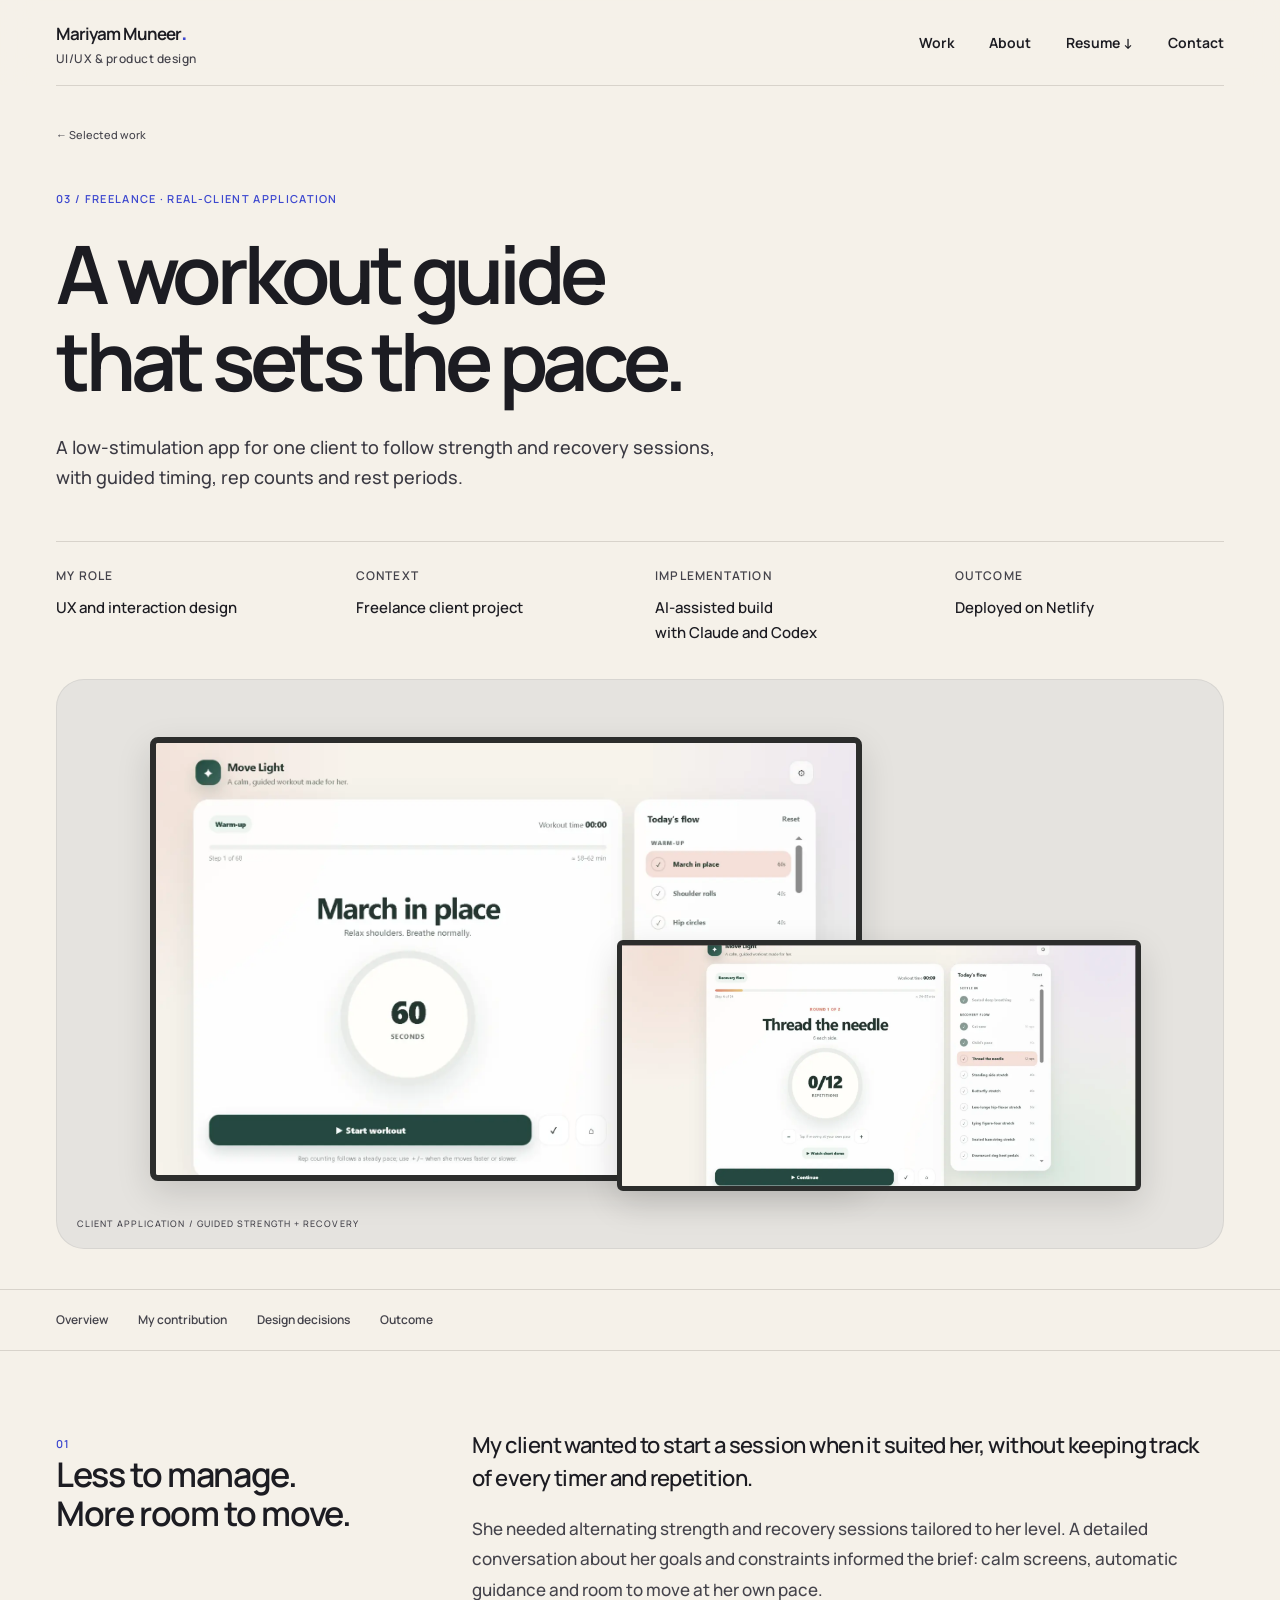
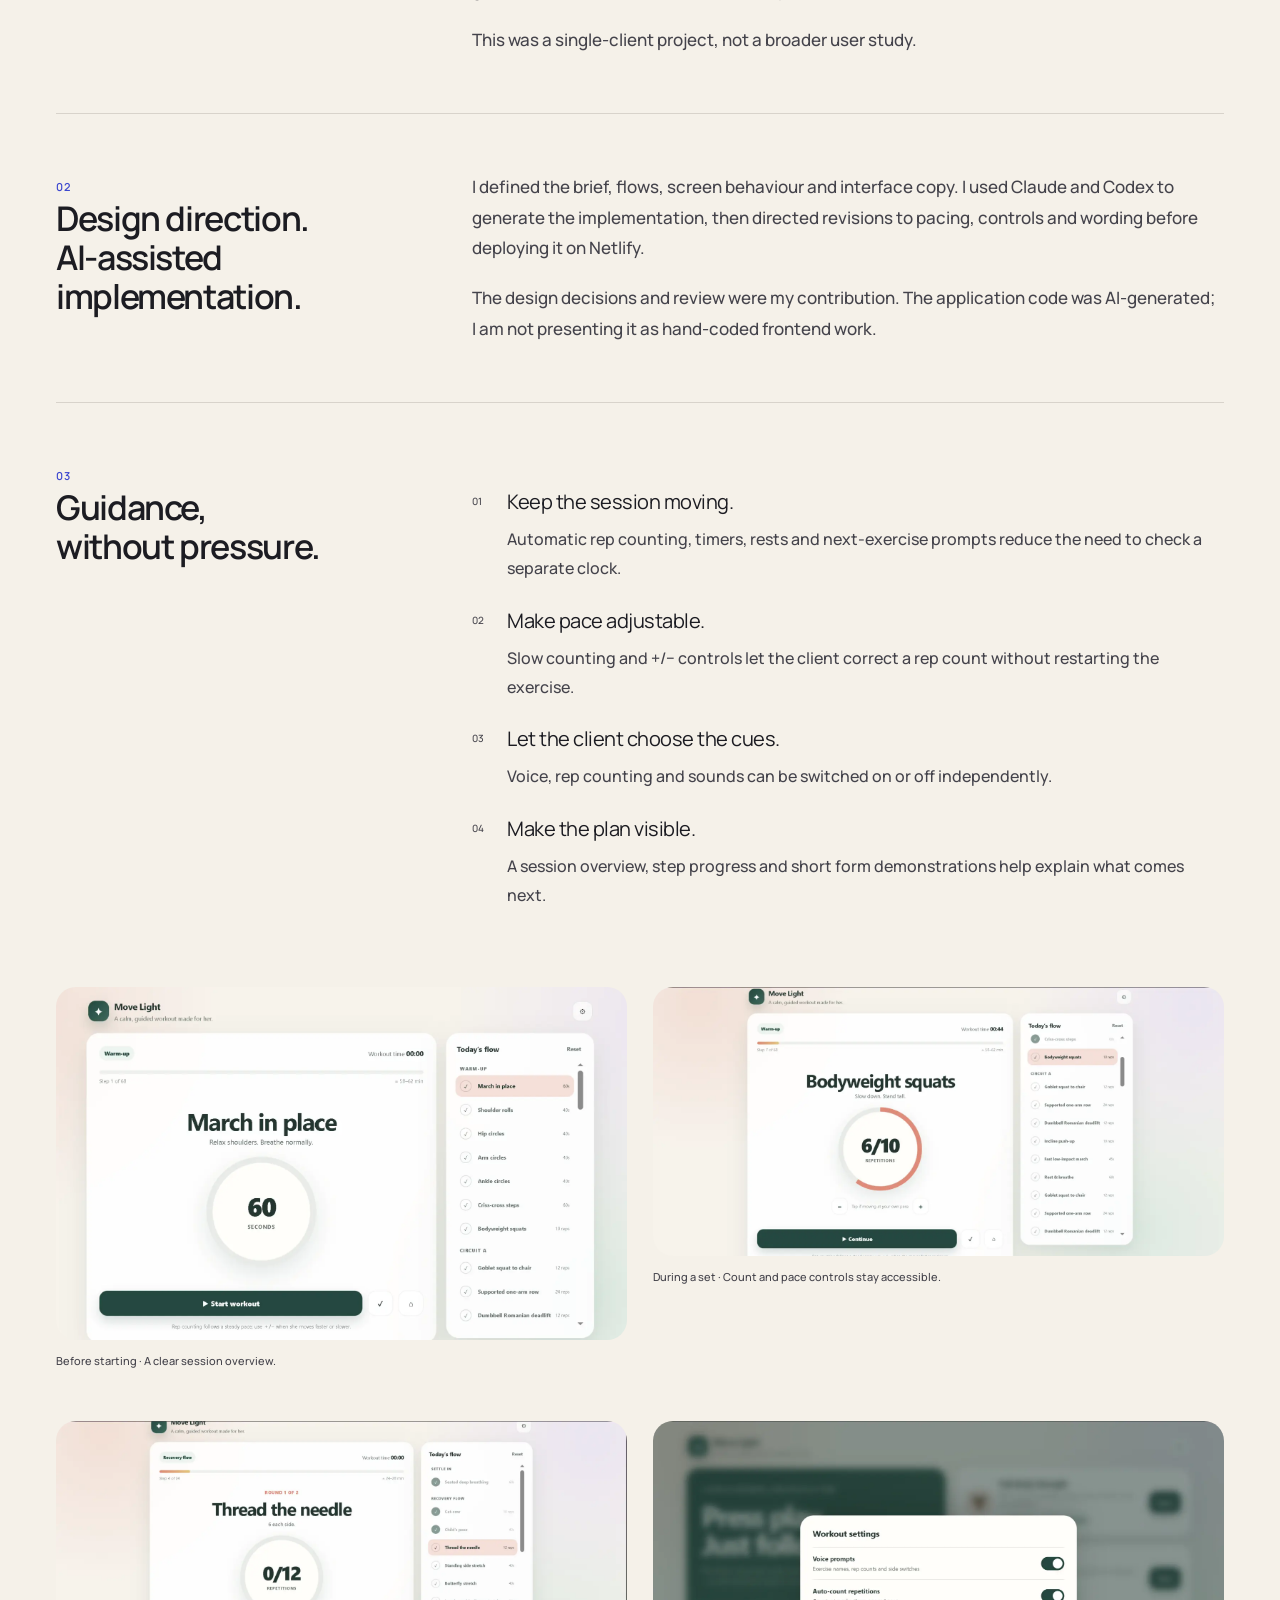
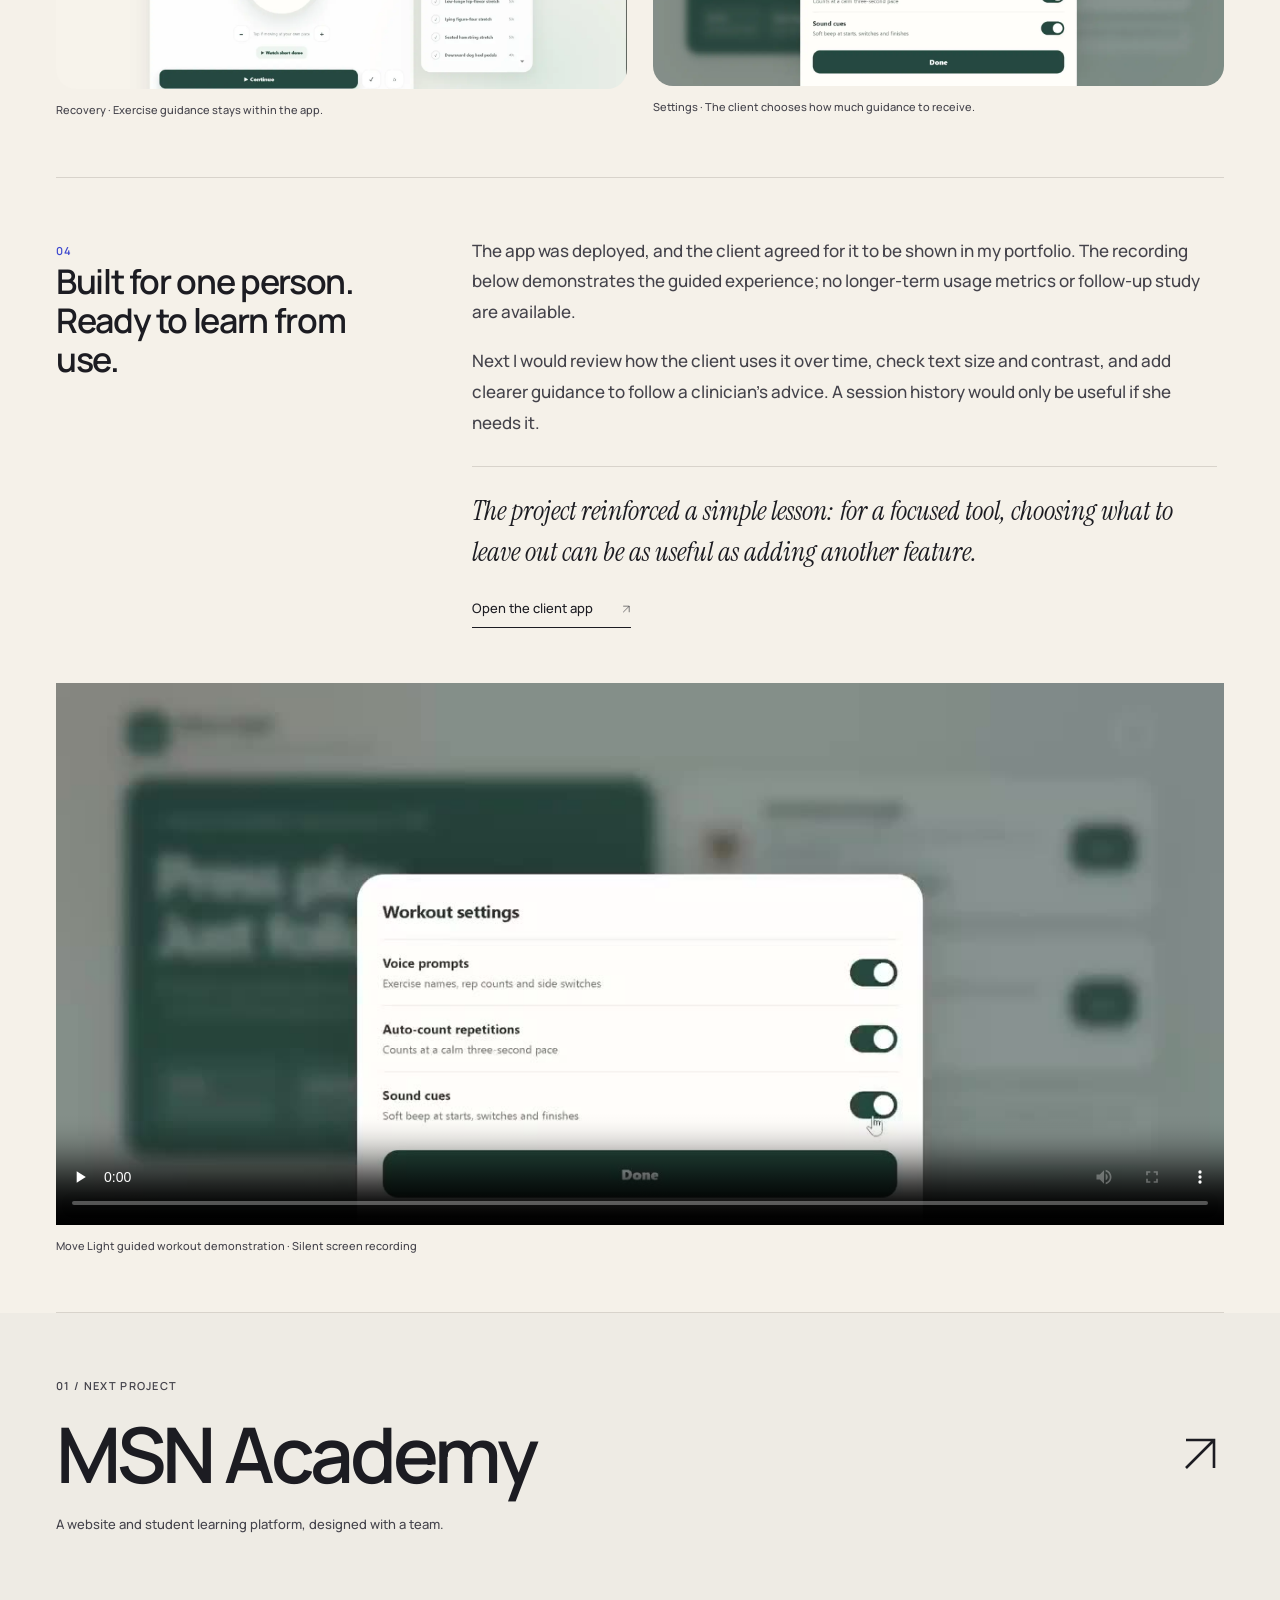
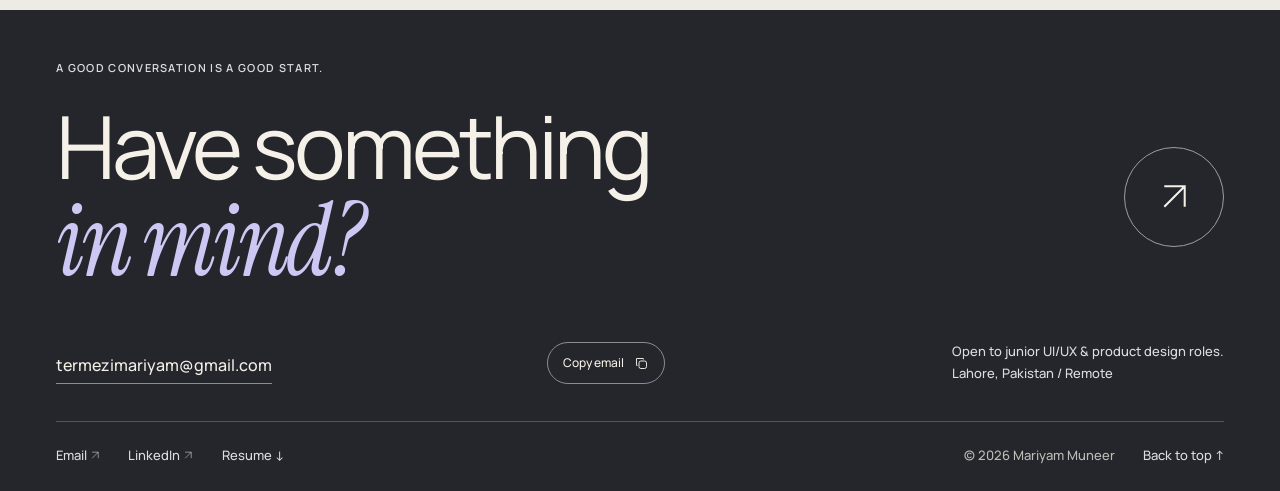
==== commit 6c2f1032: "Strengthen portfolio typography and contrast with rounded interactive previews" ====
--- a/move-light.html
+++ b/move-light.html
@@ -72,7 +72,7 @@
         <div class="case-intro">
           <a class="back-link" href="index.html#work">← Selected work</a>
           <p class="eyebrow">03 / Freelance · Real-client application</p>
-          <h1>A workout guide<br />that sets the pace.</h1>
+          <h1>A workout guide<br /> that sets the pace.</h1>
           <p class="case-deck">
             A low-stimulation app for one client to follow strength and recovery
             sessions, with guided timing, rep counts and rest periods.
@@ -88,7 +88,7 @@
             </div>
             <div>
               <dt>Implementation</dt>
-              <dd>AI-assisted build<br />with Claude and Codex</dd>
+              <dd>AI-assisted build<br /> with Claude and Codex</dd>
             </div>
             <div>
               <dt>Outcome</dt>
@@ -127,7 +127,7 @@
         <section class="story-section" id="overview">
           <div class="section-title">
             <span class="eyebrow">01</span>
-            <h2>Less to manage.<br />More room to move.</h2>
+            <h2>Less to manage.<br /> More room to move.</h2>
           </div>
           <div class="story-copy">
             <p class="lead">
@@ -146,7 +146,7 @@
         <section class="story-section" id="contribution">
           <div class="section-title">
             <span class="eyebrow">02</span>
-            <h2>Design direction.<br />AI-assisted implementation.</h2>
+            <h2>Design direction.<br /> AI-assisted implementation.</h2>
           </div>
           <div class="story-copy">
             <p>
@@ -165,7 +165,7 @@
         <section class="story-section" id="decisions">
           <div class="section-title">
             <span class="eyebrow">03</span>
-            <h2>Guidance,<br />without pressure.</h2>
+            <h2>Guidance,<br /> without pressure.</h2>
           </div>
           <div class="story-copy">
             <ol class="decision-list">
@@ -327,7 +327,7 @@
         <section class="story-section" id="outcome">
           <div class="section-title">
             <span class="eyebrow">04</span>
-            <h2>Built for one person.<br />Ready to learn from use.</h2>
+            <h2>Built for one person.<br /> Ready to learn from use.</h2>
           </div>
           <div class="story-copy">
             <p>
@@ -432,11 +432,42 @@
             ></a>
           </div>
           <div class="footer-invitation">
+            <div class="email-tools">
+              <button
+                class="copy-email"
+                type="button"
+                hidden
+                data-copy-email="termezimariyam@gmail.com"
+              >
+                Copy email
+                <svg viewBox="0 0 24 24" aria-hidden="true" fill="none">
+                  <rect
+                    x="8"
+                    y="8"
+                    width="12"
+                    height="12"
+                    rx="3"
+                    stroke="currentColor"
+                    stroke-width="1.5"
+                  />
+                  <path
+                    d="M15 5V4H4v11h1"
+                    stroke="currentColor"
+                    stroke-width="1.5"
+                    stroke-linecap="round"
+                  />
+                </svg></button
+              ><span
+                class="copy-status"
+                role="status"
+                aria-live="polite"
+              ></span>
+            </div>
             <a href="mailto:termezimariyam@gmail.com"
               >termezimariyam@gmail.com</a
             >
             <p>
-              Open to junior UI/UX & product design roles.<br />Lahore, Pakistan
+              Open to junior UI/UX & product design roles.<br /> Lahore, Pakistan
               / Remote
             </p>
           </div>
--- a/creative.css
+++ b/creative.css
@@ -14,8 +14,8 @@
 }
 :root {
   --paper: #f5f1e9;
-  --ink: #242428;
-  --secondary: #636168;
+  --ink: #1c1c22;
+  --secondary: #44434b;
   --line: #d8d3cb;
   --soft: #ebe7de;
   --dark: #232428;
@@ -53,8 +53,8 @@
   font-size: 22px;
 }
 .wordmark span {
-  font-size: 9px;
-  font-weight: 450;
+  font-size: 12px;
+  font-weight: 550;
   letter-spacing: 0.04em;
   float: right;
   clear: both;
@@ -62,7 +62,7 @@
   padding-top: 3px;
 }
 .site-header nav a {
-  font-size: 11px;
+  font-size: 13px;
   font-weight: 550;
 }
 .site-header nav a:after {
@@ -85,10 +85,10 @@
   margin-bottom: 35px;
 }
 .hero-topline .eyebrow {
-  font-size: 10px;
+  font-size: 12px;
 }
 .hero-location {
-  font-size: 10px;
+  font-size: 12px;
   color: var(--secondary);
 }
 .hero-location span {
@@ -112,8 +112,8 @@
 .hero-introduction h1 {
   font-size: clamp(68px, 6.4vw, 98px);
   line-height: 1.04;
-  letter-spacing: -0.075em;
-  font-weight: 500;
+  letter-spacing: -0.055em;
+  font-weight: 600;
   white-space: nowrap;
 }
 .hero-line {
@@ -147,7 +147,7 @@
   transform: rotate(-2deg);
 }
 .hero-summary {
-  font-size: 14px;
+  font-size: 16px;
   line-height: 1.8;
   color: var(--secondary);
   margin-top: 22px;
@@ -168,7 +168,7 @@
   color: var(--paper);
   border: 1px solid var(--ink);
   border-radius: 100px;
-  font-size: 11px;
+  font-size: 13px;
   text-decoration: none;
   padding: 15px 21px;
   transition:
@@ -190,7 +190,7 @@
   transform: translateY(3px);
 }
 .open-note {
-  font-size: 9px;
+  font-size: 12px;
   color: var(--secondary);
   display: flex;
   align-items: center;
@@ -237,7 +237,7 @@
   display: flex;
   justify-content: space-between;
   gap: 10px;
-  font-size: 8px;
+  font-size: 11px;
   color: var(--secondary);
   background: var(--paper);
   padding: 12px 12px 0;
@@ -247,13 +247,13 @@
 .hero-portrait figcaption > span:last-child {
   font-family: var(--serif);
   font-style: italic;
-  font-size: 12px;
+  font-size: 14px;
 }
 .portrait-index {
   position: absolute;
   right: -55px;
   top: 27%;
-  font-size: 9px;
+  font-size: 12px;
   writing-mode: vertical-rl;
   letter-spacing: 0.1em;
   color: var(--secondary);
@@ -266,7 +266,7 @@
   align-items: center;
   gap: 12px;
   text-decoration: none;
-  font-size: 9px;
+  font-size: 12px;
   line-height: 1.5;
 }
 .scroll-cue-arrow {
@@ -293,7 +293,7 @@
   gap: 15px;
   padding: 20px 0;
   border-top: 1px solid var(--line);
-  font-size: 9px;
+  font-size: 12px;
   letter-spacing: 0.03em;
   color: var(--secondary);
 }
@@ -312,7 +312,7 @@
 }
 .work-intro h2 {
   font-size: 48px;
-  font-weight: 450;
+  font-weight: 550;
   letter-spacing: -0.055em;
   line-height: 1.08;
 }
@@ -320,7 +320,7 @@
   font-size: 1.17em;
 }
 .work-intro > p {
-  font-size: 11px;
+  font-size: 13px;
   line-height: 1.8;
   color: var(--secondary);
   max-width: 250px;
@@ -338,7 +338,7 @@
   margin-bottom: 24px;
 }
 .creative-project .eyebrow {
-  font-size: 9px;
+  font-size: 12px;
   letter-spacing: 0.1em;
   margin-bottom: 14px;
   display: flex;
@@ -346,7 +346,7 @@
   gap: 16px;
 }
 .project-index {
-  font-size: 10px;
+  font-size: 12px;
   letter-spacing: 0;
   border: 1px solid var(--line);
   border-radius: 50%;
@@ -359,9 +359,9 @@
 }
 .creative-project h3 {
   font-size: clamp(45px, 5vw, 70px);
-  font-weight: 500;
+  font-weight: 600;
   line-height: 1.07;
-  letter-spacing: -0.065em;
+  letter-spacing: -0.045em;
 }
 .creative-project h3 a {
   display: inline-flex;
@@ -383,7 +383,7 @@
   transform: translate(6px, -6px);
 }
 .creative-project-heading > p {
-  font-size: 13px;
+  font-size: 15px;
   color: var(--secondary);
   line-height: 1.7;
   margin-right: 30px;
@@ -410,7 +410,7 @@
   display: flex;
   justify-content: space-between;
   gap: 15px;
-  font-size: 9px;
+  font-size: 12px;
   letter-spacing: 0.05em;
   z-index: 3;
 }
@@ -457,7 +457,7 @@
   display: flex;
   justify-content: space-between;
   align-items: center;
-  font-size: 9px;
+  font-size: 12px;
 }
 .preview-footer i {
   font-style: normal;
@@ -468,7 +468,7 @@
   display: inline-flex;
   align-items: center;
   gap: 15px;
-  font-size: 10px;
+  font-size: 12px;
   background: var(--paper);
   color: var(--ink);
   padding: 10px 14px;
@@ -496,7 +496,7 @@
   margin-top: 20px;
 }
 .project-underneath > p {
-  font-size: 10px;
+  font-size: 12px;
   color: var(--secondary);
 }
 .case-link {
@@ -504,7 +504,7 @@
   align-items: center;
   gap: 22px;
   text-decoration: none;
-  font-size: 11px;
+  font-size: 13px;
   padding: 10px 0;
   border-bottom: 1px solid var(--ink);
   transition:
@@ -595,7 +595,7 @@
   letter-spacing: -0.02em;
 }
 .short-description {
-  font-size: 12px;
+  font-size: 14px;
   color: var(--secondary);
   max-width: 300px;
   line-height: 1.8;
@@ -619,7 +619,7 @@
   color: var(--accent);
 }
 .research-footnote > p {
-  font-size: 10px;
+  font-size: 12px;
   line-height: 1.7;
   color: var(--secondary);
 }
@@ -730,7 +730,7 @@
   margin-bottom: 18px;
 }
 .about-story > p:not(.about-lead) {
-  font-size: 12px;
+  font-size: 14px;
   line-height: 1.9;
   color: var(--secondary);
   max-width: 470px;
@@ -744,14 +744,14 @@
   border-top: 1px solid var(--line);
 }
 .creative-about-facts dt {
-  font-size: 9px;
+  font-size: 12px;
   text-transform: uppercase;
   letter-spacing: 0.1em;
   color: var(--secondary);
 }
 .creative-about-facts dd {
   margin: 8px 0 0;
-  font-size: 10px;
+  font-size: 12px;
   line-height: 1.9;
 }
 .site-footer {
@@ -769,7 +769,7 @@
 }
 .creative-footer-title h2 {
   font-size: clamp(58px, 6.8vw, 96px);
-  letter-spacing: -0.065em;
+  letter-spacing: -0.045em;
   line-height: 1.03;
   margin: 24px 0;
 }
@@ -806,20 +806,20 @@
   margin-top: 24px;
 }
 .footer-invitation > a {
-  font-size: 14px;
+  font-size: 16px;
   text-decoration: none;
   border-bottom: 1px solid #8c8b94;
   padding-bottom: 5px;
 }
 .footer-invitation > p {
-  font-size: 10px;
+  font-size: 12px;
   color: #c5c4cb;
 }
 .footer-bottom {
-  font-size: 10px;
+  font-size: 12px;
 }
 .case-intro h1 {
-  font-weight: 500;
+  font-weight: 600;
 }
 .case-intro > .eyebrow,
 .section-title .eyebrow {
@@ -830,7 +830,7 @@
   color: var(--accent);
 }
 .story-copy .lead {
-  font-weight: 450;
+  font-weight: 550;
 }
 .story-copy .reflection {
   font-style: italic;
@@ -840,13 +840,13 @@
   background: #eeebe4;
 }
 .next-project h2 {
-  font-weight: 500;
+  font-weight: 600;
 }
 .next-project a:hover {
   color: var(--accent);
 }
 .facts dd {
-  font-size: 12px;
+  font-size: 14px;
 }
 .image-dialog {
   border-radius: 7px;
@@ -925,7 +925,7 @@
     gap: 15px;
   }
   .creative-button {
-    font-size: 10px;
+    font-size: 12px;
     gap: 22px;
   }
   .scroll-cue {
@@ -943,7 +943,7 @@
     gap: 6%;
   }
   .creative-project-heading > p {
-    font-size: 11px;
+    font-size: 13px;
   }
   .screen-callout {
     font-size: 19px;
@@ -956,10 +956,10 @@
     font-size: 29px;
   }
   .short-description {
-    font-size: 11px;
+    font-size: 13px;
   }
   .art-label {
-    font-size: 8px;
+    font-size: 11px;
     left: 18px;
     right: 18px;
   }
@@ -1000,7 +1000,7 @@
     font-size: 7.5vw;
   }
   .hero-summary {
-    font-size: 12px;
+    font-size: 14px;
   }
   .hero-greeting {
     font-size: 16px;
@@ -1010,11 +1010,11 @@
     margin-top: 22px;
   }
   .open-note {
-    font-size: 8px;
+    font-size: 11px;
   }
   .portrait-index {
     right: -30px;
-    font-size: 8px;
+    font-size: 11px;
   }
   .work-intro h2 {
     font-size: 38px;
@@ -1029,10 +1029,10 @@
     gap: 10px;
   }
   .research-footnote > p {
-    font-size: 9px;
+    font-size: 12px;
   }
   .creative-project .eyebrow {
-    font-size: 8px;
+    font-size: 11px;
     gap: 10px;
   }
   .project-movelight h3 a {
@@ -1058,7 +1058,7 @@
     min-width: 130px;
   }
   .wordmark span {
-    font-size: 8px;
+    font-size: 11px;
     max-width: 100%;
     padding-top: 0;
   }
@@ -1067,7 +1067,7 @@
     gap: 12px;
   }
   .site-header nav a {
-    font-size: 10px;
+    font-size: 12px;
   }
   .js-ready .site-header .desktop-nav {
     display: none;
@@ -1081,7 +1081,7 @@
     padding: 9px 13px;
     background: transparent;
     color: var(--ink);
-    font-size: 10px;
+    font-size: 12px;
     cursor: pointer;
   }
   .menu-bars {
@@ -1131,13 +1131,13 @@
     border-bottom: 1px solid var(--line);
   }
   .mobile-menu-top .eyebrow {
-    font-size: 9px;
+    font-size: 12px;
   }
   .menu-close {
     border: 0;
     background: transparent;
     color: var(--ink);
-    font-size: 11px;
+    font-size: 13px;
     padding: 8px 0;
     cursor: pointer;
   }
@@ -1165,7 +1165,7 @@
     padding: 14px 0;
   }
   .mobile-menu nav a > span {
-    font-size: 9px;
+    font-size: 12px;
     color: var(--accent);
     letter-spacing: 0;
   }
@@ -1173,7 +1173,7 @@
     color: var(--accent);
   }
   .mobile-menu-note {
-    font-size: 9px;
+    font-size: 12px;
     color: var(--secondary);
     padding-top: 10px;
   }
@@ -1187,11 +1187,11 @@
     margin-bottom: 24px;
   }
   .hero-topline .eyebrow {
-    font-size: 8px;
+    font-size: 11px;
     letter-spacing: 0.075em;
   }
   .hero-location {
-    font-size: 8px;
+    font-size: 11px;
   }
   .hero-location span {
     margin-left: 5px;
@@ -1213,7 +1213,7 @@
   }
   .hero-introduction h1 {
     font-size: 9.3vw;
-    letter-spacing: -0.065em;
+    letter-spacing: -0.045em;
   }
   .hero-line.serif-line {
     font-size: 1.68em;
@@ -1223,7 +1223,7 @@
     bottom: 2px;
   }
   .hero-summary {
-    font-size: 10px;
+    font-size: 12px;
     margin-top: 18px;
     max-width: 205px;
   }
@@ -1235,14 +1235,14 @@
   }
   .creative-button {
     padding: 11px 14px;
-    font-size: 9px;
+    font-size: 12px;
     gap: 20px;
   }
   .creative-button > span {
-    font-size: 14px;
+    font-size: 16px;
   }
   .open-note {
-    font-size: 8px;
+    font-size: 11px;
     max-width: 100%;
     gap: 6px;
   }
@@ -1268,10 +1268,10 @@
   .hero-portrait figcaption {
     padding: 7px 6px 0;
     gap: 3px;
-    font-size: 7px;
+    font-size: 11px;
   }
   .hero-portrait figcaption > span:last-child {
-    font-size: 9px;
+    font-size: 12px;
     line-height: 1.15;
   }
   .portrait-index {
@@ -1281,7 +1281,7 @@
     bottom: -62px;
     left: 10px;
     gap: 7px;
-    font-size: 8px;
+    font-size: 11px;
   }
   .scroll-cue-arrow {
     width: 30px;
@@ -1289,7 +1289,7 @@
     font-size: 15px;
   }
   .hero-bottomline {
-    font-size: 8px;
+    font-size: 11px;
     padding: 16px 0;
     align-items: start;
   }
@@ -1311,7 +1311,7 @@
     min-width: 200px;
   }
   .work-intro > p {
-    font-size: 9px;
+    font-size: 12px;
     max-width: 125px;
     padding-top: 5px;
   }
@@ -1324,14 +1324,14 @@
     gap: 15px;
   }
   .creative-project .eyebrow {
-    font-size: 8px;
+    font-size: 11px;
     gap: 10px;
     margin-bottom: 12px;
   }
   .project-index {
     height: 23px;
     width: 23px;
-    font-size: 9px;
+    font-size: 12px;
   }
   .creative-project h3 {
     font-size: 36px;
@@ -1349,7 +1349,7 @@
     aspect-ratio: 1.3;
   }
   .art-label {
-    font-size: 7px;
+    font-size: 11px;
     top: 14px;
     left: 14px;
     right: 14px;
@@ -1376,13 +1376,13 @@
     left: 14px;
     right: 14px;
     bottom: 13px;
-    font-size: 7px;
+    font-size: 11px;
   }
   .preview-footer i {
     margin: 0 4px;
   }
   .preview-open {
-    font-size: 8px;
+    font-size: 11px;
     gap: 9px;
     padding: 8px 11px;
   }
@@ -1396,12 +1396,12 @@
     margin-top: 13px;
   }
   .project-underneath > p {
-    font-size: 8px;
+    font-size: 11px;
     max-width: 170px;
     line-height: 1.8;
   }
   .case-link {
-    font-size: 9px;
+    font-size: 12px;
     gap: 13px;
     padding: 8px 0;
     white-space: nowrap;
@@ -1440,7 +1440,7 @@
     display: none;
   }
   .short-description {
-    font-size: 11px;
+    font-size: 13px;
     margin: 12px 0 15px;
     max-width: 320px;
     line-height: 1.8;
@@ -1456,7 +1456,7 @@
     font-size: 30px;
   }
   .research-footnote > p {
-    font-size: 9px;
+    font-size: 12px;
   }
   .research-footnote > p br {
     display: none;
@@ -1540,7 +1540,7 @@
     max-width: 360px;
   }
   .about-story > p:not(.about-lead) {
-    font-size: 11px;
+    font-size: 13px;
   }
   .creative-about-facts {
     gap: 20px;
@@ -1548,17 +1548,17 @@
     padding-top: 18px;
   }
   .creative-about-facts dt {
-    font-size: 8px;
+    font-size: 11px;
   }
   .creative-about-facts dd {
-    font-size: 9px;
+    font-size: 12px;
     line-height: 1.9;
   }
   .site-footer {
     padding-top: 35px;
   }
   .site-footer .eyebrow {
-    font-size: 8px;
+    font-size: 11px;
   }
   .creative-footer-title {
     gap: 15px;
@@ -1583,23 +1583,23 @@
     margin-top: 5px;
   }
   .footer-invitation > a {
-    font-size: 12px;
+    font-size: 14px;
   }
   .footer-invitation > p {
-    font-size: 9px;
+    font-size: 12px;
   }
   .footer-top {
     padding-bottom: 27px;
   }
   .footer-bottom {
-    font-size: 9px;
+    font-size: 12px;
     gap: 20px;
   }
   .copyright {
-    font-size: 8px;
+    font-size: 11px;
   }
   .footer-bottom > a:last-child {
-    font-size: 8px;
+    font-size: 11px;
   }
   .story-copy .reflection {
     font-size: 24px;
@@ -1607,7 +1607,7 @@
 }
 @media (max-width: 370px) {
   .hero-greeting {
-    font-size: 13px;
+    font-size: 15px;
   }
   .hero-introduction h1 {
     font-size: 9.5vw;
@@ -1617,17 +1617,17 @@
     grid-template-columns: 1fr 0.6fr;
   }
   .hero-summary {
-    font-size: 9px;
+    font-size: 12px;
     max-width: 180px;
   }
   .hero-topline .eyebrow {
-    font-size: 7px;
+    font-size: 11px;
   }
   .hero-location {
-    font-size: 7px;
+    font-size: 11px;
   }
   .hero-portrait figcaption > span:last-child {
-    font-size: 8px;
+    font-size: 11px;
   }
   .portrait-composition {
     margin-top: 36px;
@@ -1637,7 +1637,7 @@
   }
   .scroll-cue {
     left: 3px;
-    font-size: 7px;
+    font-size: 11px;
   }
   .scroll-cue-arrow {
     width: 26px;
@@ -1684,7 +1684,7 @@
     grid-template-columns: 1fr;
   }
   .hero-bottomline {
-    font-size: 7px;
+    font-size: 11px;
   }
 }
 @media (prefers-reduced-motion: reduce) {
@@ -1708,90 +1708,90 @@
   margin-left: 8px;
 }
 .short-description {
+  font-size: 15px;
+}
+.project-underneath > p {
   font-size: 13px;
 }
-.project-underneath > p {
-  font-size: 11px;
-}
 .case-link {
+  font-size: 14px;
+}
+.about-story > p:not(.about-lead) {
+  font-size: 15px;
+}
+.creative-about-facts dd {
+  font-size: 14px;
+}
+.creative-about-facts dt {
   font-size: 12px;
 }
-.about-story > p:not(.about-lead) {
+.footer-invitation > p {
   font-size: 13px;
 }
-.creative-about-facts dd {
-  font-size: 12px;
-}
-.creative-about-facts dt {
-  font-size: 10px;
-}
-.footer-invitation > p {
-  font-size: 11px;
-}
 .footer-bottom {
-  font-size: 11px;
+  font-size: 13px;
 }
 .project-sidecopy .eyebrow {
   line-height: 1.8;
 }
 @media (max-width: 700px) {
   .hero-summary {
-    font-size: 12px;
+    font-size: 14px;
     max-width: 220px;
   }
   .hero-topline .eyebrow,
   .hero-location {
-    font-size: 9px;
+    font-size: 12px;
   }
   .hero-greeting {
     font-size: 16px;
   }
   .creative-button {
-    font-size: 10px;
+    font-size: 12px;
   }
   .open-note {
-    font-size: 9px;
+    font-size: 12px;
   }
   .hero-portrait figcaption {
-    font-size: 8px;
+    font-size: 11px;
   }
   .hero-portrait figcaption > span:last-child {
     display: none;
   }
   .work-intro > p {
-    font-size: 10px;
+    font-size: 12px;
   }
   .creative-project .eyebrow {
-    font-size: 9px;
+    font-size: 12px;
   }
   .project-underneath > p {
-    font-size: 9px;
+    font-size: 12px;
   }
   .case-link {
-    font-size: 11px;
+    font-size: 13px;
   }
   .short-description {
+    font-size: 15px;
+  }
+  .research-footnote > p {
+    font-size: 12px;
+  }
+  .creative-about-facts dt {
+    font-size: 12px;
+  }
+  .creative-about-facts dd {
     font-size: 13px;
   }
-  .research-footnote > p {
-    font-size: 10px;
-  }
-  .creative-about-facts dt {
-    font-size: 9px;
-  }
-  .creative-about-facts dd {
-    font-size: 11px;
-  }
   .about-story > p:not(.about-lead) {
-    font-size: 13px;
+    font-size: 15px;
   }
   .footer-invitation > p,
   .footer-bottom {
-    font-size: 11px;
+    font-size: 13px;
   }
   .copyright,
   .footer-bottom > a:last-child {
-    font-size: 9px;
+    font-size: 12px;
   }
   .footer-bottom a {
     padding-block: 5px;
@@ -1805,27 +1805,730 @@
 @media (max-width: 370px) {
   .hero-topline .eyebrow,
   .hero-location {
-    font-size: 8px;
+    font-size: 11px;
   }
   .hero-summary {
-    font-size: 11px;
+    font-size: 13px;
   }
   .hero-greeting {
+    font-size: 16px;
+  }
+  .creative-button {
+    font-size: 12px;
+  }
+  .open-note {
+    font-size: 11px;
+  }
+  .project-underneath > p {
+    font-size: 12px;
+  }
+  .creative-project .eyebrow {
+    font-size: 11px;
+  }
+  .case-link {
+    font-size: 13px;
+  }
+}
+
+/* Readability and interaction refinement — shared across the portfolio. */
+body {
+  font-weight: 500;
+}
+h1,
+h2,
+h3 {
+  color: var(--ink);
+}
+.creative-hero h1,
+.creative-project h3,
+.case-intro h1 {
+  font-weight: 650;
+}
+.hero-greeting {
+  font-weight: 600;
+}
+.hero-line em,
+.work-intro em,
+.project-subline,
+.about-composition em {
+  -webkit-text-stroke: 0.2px currentColor;
+}
+.hero-summary {
+  font-size: 17px;
+  font-weight: 500;
+  color: #393840;
+}
+.creative-project .eyebrow,
+.eyebrow {
+  font-weight: 600;
+}
+.creative-project .short-description,
+.about-story > p:not(.about-lead),
+.story-copy > p,
+.contribution p,
+.decision-list p,
+.decision-block p,
+.plain-list li {
+  font-weight: 500;
+  color: var(--secondary);
+}
+.story-copy > p {
+  font-size: 17px;
+  line-height: 1.8;
+}
+.contribution p,
+.decision-list p,
+.decision-block p,
+.plain-list li {
+  font-size: 16px;
+  line-height: 1.8;
+}
+.section-title h2 {
+  font-weight: 600;
+}
+.case-deck {
+  color: #3b3a43;
+  font-weight: 500;
+}
+.facts dd {
+  font-size: 15px;
+  font-weight: 550;
+}
+.facts dt,
+.story-nav a {
+  font-size: 12px;
+  font-weight: 600;
+}
+.story-nav a[aria-current] {
+  color: var(--accent);
+  text-decoration: underline;
+}
+.findings p {
+  font-size: 14px;
+}
+.findings h3 {
+  font-weight: 600;
+}
+.case-link,
+.creative-button {
+  font-weight: 650;
+}
+.case-link {
+  min-height: 44px;
+}
+.site-header nav a {
+  font-size: 14px;
+  font-weight: 650;
+}
+.wordmark span {
+  font-weight: 550;
+}
+.creative-preview,
+.case-cover {
+  border-radius: 28px;
+  border: 1px solid #24242812;
+  transition:
+    box-shadow 0.35s var(--ease),
+    transform 0.35s var(--ease);
+  transform: perspective(1200px) rotateX(var(--tilt-x, 0deg))
+    rotateY(var(--tilt-y, 0deg));
+  transform-origin: center;
+}
+.creative-preview:hover {
+  box-shadow: 0 14px 35px #24242812;
+}
+.zoom-image {
+  border-radius: 20px;
+}
+.hero-portrait img {
+  border-radius: 18px 18px 0 0;
+}
+.hero-portrait {
+  border-radius: 18px;
+}
+.hero-portrait:before {
+  border-radius: 18px;
+}
+.preview-open {
+  font-weight: 650;
+  border: 1px solid #fff9;
+  padding: 12px 16px;
+}
+.art-label,
+.preview-footer {
+  font-weight: 600;
+}
+.art-label {
+  left: 25px;
+  right: 25px;
+  top: 22px;
+}
+.preview-footer {
+  bottom: 22px;
+}
+.project-index {
+  font-weight: 700;
+  border-color: #96909f;
+  color: #37343e;
+}
+.creative-button:active {
+  transform: translateY(0) scale(0.96);
+}
+.case-link:active,
+.contact-orbit:active {
+  transform: scale(0.97);
+}
+.creative-about-facts > div {
+  min-width: 0;
+}
+.education-link {
+  display: inline-block;
+  margin-top: 10px;
+  background: #fff;
+  padding: 12px 15px;
+  border: 1px solid #d8d3cb;
+  border-radius: 16px;
+  text-decoration: none;
+  color: #26252d;
+  font-size: 13px;
+  line-height: 1.7;
+  transition:
+    transform 0.25s var(--ease),
+    box-shadow 0.25s,
+    border-color 0.25s;
+}
+.education-link:hover,
+.education-link:focus-visible {
+  transform: translateY(-3px);
+  box-shadow: 0 6px 18px #28243812;
+  border-color: var(--accent);
+}
+.google-word {
+  font-weight: 750;
+  letter-spacing: -0.04em;
+}
+.google-blue {
+  color: #1765cc;
+}
+.google-red {
+  color: #c5221f;
+}
+.google-yellow {
+  color: #946300;
+}
+.google-green {
+  color: #137333;
+}
+.course-platform {
+  font-size: 12px;
+  color: #45434a;
+}
+.coursera-word {
+  color: #0056d2;
+  font-weight: 750;
+  letter-spacing: -0.025em;
+}
+.creative-about-facts dd {
+  font-weight: 550;
+}
+.reading-progress {
+  height: 3px;
+  position: fixed;
+  inset: 0 0 auto;
+  background: var(--accent);
+  z-index: 100;
+  transform-origin: left;
+  transform: scaleX(0);
+  pointer-events: none;
+}
+.site-header nav a[aria-current="location"]:after {
+  transform: scaleX(1);
+}
+.email-tools {
+  order: 2;
+  display: flex;
+  align-items: center;
+  gap: 12px;
+}
+.footer-invitation > a {
+  order: 1;
+}
+.footer-invitation > p {
+  order: 3;
+}
+.copy-email {
+  display: inline-flex;
+  align-items: center;
+  gap: 10px;
+  color: var(--paper);
+  background: transparent;
+  border: 1px solid #8c8b94;
+  border-radius: 100px;
+  padding: 10px 15px;
+  font-family: var(--sans);
+  font-size: 12px;
+  cursor: pointer;
+  transition:
+    background 0.25s,
+    border-color 0.25s,
+    transform 0.25s;
+}
+.copy-email[hidden] {
+  display: none;
+}
+.copy-email svg {
+  height: 15px;
+  width: 15px;
+}
+.copy-email:hover {
+  background: var(--accent);
+  border-color: var(--accent);
+  transform: translateY(-2px);
+}
+.copy-email:active {
+  transform: scale(0.96);
+}
+.copy-status {
+  font-size: 12px;
+  color: #e1e0ee;
+  max-width: 190px;
+}
+.footer-invitation {
+  flex-wrap: wrap;
+}
+.footer-bottom,
+.footer-invitation > p {
+  color: #dedde4;
+}
+.footer-invitation > p {
+  font-weight: 500;
+}
+.site-footer .eyebrow {
+  color: #dedde4;
+}
+.mobile-menu {
+  border-radius: 24px !important;
+}
+.mobile-menu nav a {
+  font-weight: 600;
+}
+.menu-toggle,
+.menu-close {
+  font-weight: 650;
+}
+@media (hover: hover) and (pointer: fine) {
+  .creative-preview,
+  .creative-project h3 a {
+    cursor:
+      url("assets/cursor-open.svg") 16 16,
+      pointer;
+  }
+  .zoom-image {
+    cursor: zoom-in;
+  }
+}
+@media (max-width: 1100px) {
+  .creative-project h3 {
+    font-size: 52px;
+  }
+  .hero-actions {
+    gap: 14px;
+  }
+  .open-note {
+    max-width: none;
+  }
+  .hero-summary {
+    font-size: 16px;
+  }
+  .art-label {
+    font-size: 11px;
+  }
+  .project-subline {
+    font-size: 32px;
+  }
+}
+@media (max-width: 800px) and (min-width: 701px) {
+  .hero-introduction h1 {
+    font-size: 7vw;
+  }
+  .hero-summary {
     font-size: 14px;
   }
+  .hero-actions {
+    flex-direction: column;
+    align-items: start;
+  }
+  .creative-project h3 {
+    font-size: 43px;
+  }
+  .project-subline {
+    font-size: 28px;
+  }
+  .creative-project .eyebrow {
+    font-size: 11px;
+  }
+  .project-sidecopy .short-description {
+    font-size: 14px;
+  }
+  .case-link {
+    font-size: 13px;
+  }
+  .art-label > span:last-child {
+    display: none;
+  }
+  .footer-invitation > p {
+    flex-basis: 100%;
+  }
+}
+@media (max-width: 700px) {
+  .hero-composition {
+    grid-template-columns: 1.15fr 0.85fr;
+    gap: 15px;
+  }
+  .hero-introduction {
+    min-width: 0;
+  }
+  .hero-introduction h1 {
+    font-size: 8.7vw;
+  }
+  .hero-summary {
+    font-size: 14px;
+    line-height: 1.65;
+    max-width: 215px;
+  }
+  .hero-greeting {
+    font-size: 18px;
+  }
+  .hero-topline .eyebrow,
+  .hero-location {
+    font-size: 11px;
+  }
+  .hero-topline .eyebrow {
+    max-width: 160px;
+  }
   .creative-button {
+    font-size: 12px;
+    padding: 12px 15px;
+    gap: 15px;
+  }
+  .open-note {
+    font-size: 11px;
+    max-width: 180px;
+    line-height: 1.6;
+  }
+  .hero-portrait figcaption {
+    font-size: 10px;
+    padding: 9px 8px 0;
+  }
+  .portrait-composition {
+    margin-top: 42px;
+  }
+  .hero-bottomline {
+    font-size: 11px;
+  }
+  .hero-bottomline > span:last-child {
+    max-width: 155px;
+  }
+  .scroll-cue {
+    font-size: 10px;
+    left: 4px;
+    bottom: -65px;
+    gap: 7px;
+  }
+  .scroll-cue-arrow {
+    height: 31px;
+    width: 31px;
+  }
+  .work-intro {
+    flex-direction: column;
+    gap: 16px;
+  }
+  .work-intro h2 {
+    font-size: 36px;
+    line-height: 1.15;
+  }
+  .work-intro > p {
+    font-size: 13px;
+    max-width: 100%;
+  }
+  .work-intro > p br {
+    display: none;
+  }
+  .creative-project h3 {
+    font-size: 35px;
+    letter-spacing: -0.045em;
+  }
+  .creative-project .eyebrow {
+    font-size: 11px;
+    letter-spacing: 0.045em;
+    line-height: 1.65;
+  }
+  .project-sidecopy h3 {
+    font-size: 48px;
+  }
+  .project-subline {
+    font-size: 29px !important;
+    line-height: 1.2 !important;
+  }
+  .short-description {
+    font-size: 15px !important;
+    line-height: 1.8;
+  }
+  .creative-preview,
+  .case-cover {
+    border-radius: 24px;
+  }
+  .creative-preview .art-label {
+    font-size: 10px;
+    top: 17px;
+    left: 17px;
+    right: 17px;
+  }
+  .creative-preview .art-label > span:last-child {
+    display: none;
+  }
+  .preview-footer {
+    font-size: 10px;
+    bottom: 17px;
+    left: 17px;
+    right: 17px;
+  }
+  .preview-footer > span:first-child {
+    max-width: 120px;
+    line-height: 1.7;
+  }
+  .preview-footer i {
+    margin: 0 4px;
+  }
+  .preview-open {
+    font-size: 11px;
+    padding: 9px 12px;
+    gap: 8px;
+  }
+  .academy-preview {
+    aspect-ratio: 1.12;
+  }
+  .academy-desktop {
+    top: 22%;
+    width: 86%;
+    left: 4%;
+  }
+  .academy-phone {
+    bottom: 23%;
+    right: 5%;
+    width: 22%;
+  }
+  .project-underneath {
+    flex-direction: column;
+    align-items: start;
+    gap: 7px;
+  }
+  .project-underneath > p {
+    font-size: 12px;
+    max-width: 100%;
+    line-height: 1.7;
+  }
+  .case-link {
+    font-size: 13px;
+    gap: 18px;
+  }
+  .research-footnote > p {
+    font-size: 12px;
+  }
+  .research-footnote > p br {
+    display: none;
+  }
+  .creative-about-facts {
+    grid-template-columns: 1fr;
+    gap: 23px;
+  }
+  .creative-about-facts dt {
+    font-size: 12px;
+  }
+  .creative-about-facts dd {
+    font-size: 14px;
+  }
+  .about-lead {
+    font-size: 22px;
+    line-height: 1.6;
+  }
+  .about-story > p:not(.about-lead) {
+    font-size: 15px;
+  }
+  .about-composition h2 {
+    font-size: 39px;
+  }
+  .creative-about .eyebrow {
+    font-size: 12px;
+  }
+  .education-link {
+    font-size: 14px;
+  }
+  .course-platform {
+    font-size: 13px;
+  }
+  .site-footer .eyebrow {
+    font-size: 12px;
+  }
+  .footer-invitation > a {
+    font-size: 14px;
+  }
+  .footer-invitation > p {
+    font-size: 13px;
+  }
+  .footer-bottom {
+    font-size: 12px;
+    gap: 18px;
+  }
+  .copyright,
+  .footer-bottom > a:last-child {
+    font-size: 11px;
+  }
+  .email-tools {
+    flex-wrap: wrap;
+  }
+  .footer-invitation {
+    gap: 20px;
+  }
+  .story-copy > p {
+    font-size: 16px;
+  }
+  .contribution p,
+  .decision-list p,
+  .decision-block p,
+  .plain-list li {
+    font-size: 15px;
+  }
+  .facts dd {
+    font-size: 14px;
+  }
+  .facts dt,
+  .story-nav a {
+    font-size: 12px;
+  }
+  .findings p {
+    font-size: 13px;
+  }
+  .findings h3 {
+    font-weight: 650;
+  }
+  .image-hint {
+    font-size: 11px;
+  }
+  .section-title h2 {
+    font-size: 34px;
+  }
+  .creative-footer-title h2 {
+    font-size: 47px;
+  }
+  .mobile-menu-note {
+    font-size: 12px;
+  }
+  .mobile-menu-top .eyebrow {
+    font-size: 12px;
+  }
+  .menu-close,
+  .js-ready .menu-toggle {
+    font-size: 12px;
+  }
+}
+@media (max-width: 370px) {
+  .hero-topline {
+    align-items: start;
+  }
+  .hero-topline .eyebrow,
+  .hero-location {
+    font-size: 10px;
+  }
+  .hero-introduction h1 {
+    font-size: 8.6vw;
+  }
+  .hero-greeting {
+    font-size: 16px;
+  }
+  .hero-summary {
+    font-size: 13px;
+  }
+  .hero-actions {
+    gap: 14px;
+  }
+  .creative-button {
+    font-size: 11px;
+    padding: 11px 12px;
+    gap: 13px;
+  }
+  .open-note {
+    font-size: 10px;
+  }
+  .hero-composition {
+    gap: 12px;
+    grid-template-columns: 1.15fr 0.85fr;
+  }
+  .hero-portrait figcaption {
     font-size: 9px;
   }
-  .open-note {
-    font-size: 8px;
-  }
-  .project-underneath > p {
+  .hero-bottomline {
     font-size: 10px;
   }
+  .creative-project h3 {
+    font-size: 30px;
+  }
+  .project-sidecopy h3 {
+    font-size: 43px;
+  }
   .creative-project .eyebrow {
-    font-size: 8px;
-  }
-  .case-link {
-    font-size: 11px;
-  }
-}
+    font-size: 10px;
+  }
+  .creative-footer-title h2 {
+    font-size: 41px;
+  }
+  .preview-footer {
+    font-size: 9px;
+  }
+  .preview-open {
+    font-size: 10px;
+    gap: 5px;
+    padding: 8px 10px;
+  }
+  .creative-project .art-label {
+    font-size: 9px;
+  }
+  .portrait-composition {
+    margin-right: 4px;
+  }
+  .scroll-cue {
+    left: 0;
+    font-size: 9px;
+  }
+  .hero-summary br {
+    display: none;
+  }
+}
+@media (prefers-reduced-motion: reduce) {
+  .creative-preview {
+    transform: none !important;
+  }
+  .education-link:hover,
+  .creative-button:hover {
+    transform: none;
+  }
+  .reading-progress {
+    transition: none;
+  }
+}
+.site-footer h2 {
+  color: var(--paper);
+}
+@media (max-width: 700px) {
+  .hero-summary br {
+    display: none;
+  }
+}
+@media (max-width: 700px) {
+  .section-title h2 br {
+    display: initial;
+  }
+  .section-title h2 {
+    overflow-wrap: break-word;
+  }
+}
